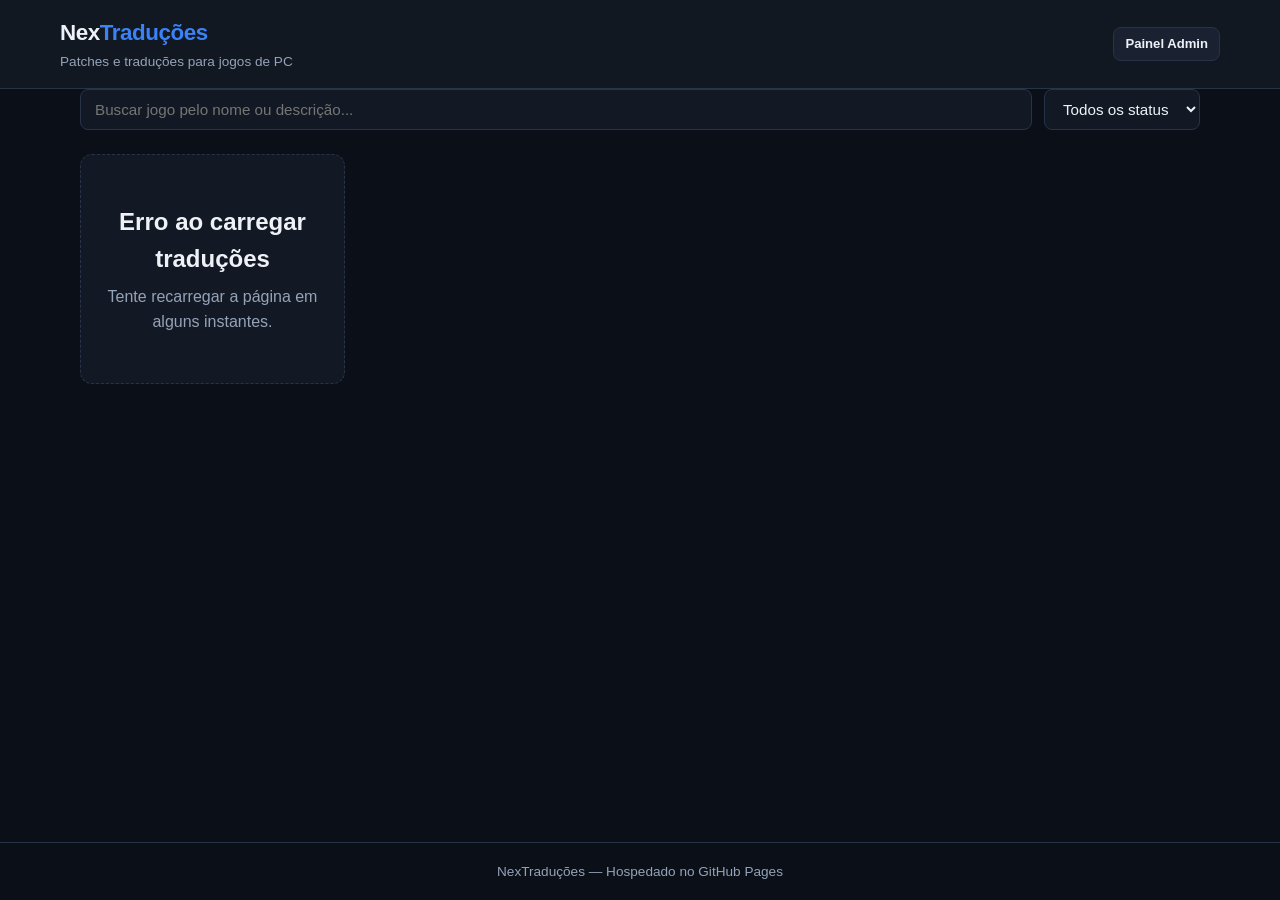
==== index.html @ b03153e8 "feat: build public catalog index.html" ====
<!DOCTYPE html>
<html lang="pt-BR">
<head>
  <meta charset="UTF-8">
  <meta name="viewport" content="width=device-width, initial-scale=1.0">
  <title>NexTraduções — Patches para Jogos de PC</title>
  <link rel="stylesheet" href="assets/css/style.css">
</head>
<body>
  <header class="site-header">
    <div class="container header-inner">
      <div class="brand">
        <a href="./" class="brand-title">Nex<span>Traduções</span></a>
        <span class="brand-sub">Patches e traduções para jogos de PC</span>
      </div>
      <div class="header-actions">
        <a href="admin/" class="btn btn-sm">Painel Admin</a>
      </div>
    </div>
  </header>

  <main class="container">
    <section class="controls" aria-label="Filtros do catálogo">
      <input id="searchInput" class="search-input" type="search" placeholder="Buscar jogo pelo nome ou descrição...">
      <select id="statusFilter" class="select-input" aria-label="Filtrar por status">
        <option value="all">Todos os status</option>
        <option value="Concluído">Concluído</option>
        <option value="Em andamento">Em andamento</option>
        <option value="Beta">Beta</option>
        <option value="Pausado">Pausado</option>
      </select>
    </section>

    <section id="gamesGrid" class="games-grid" aria-live="polite">
      <div class="empty-state" style="grid-column: 1 / -1;">
        <h2>Carregando traduções...</h2>
      </div>
    </section>
  </main>

  <div id="gameModal" class="modal-backdrop" role="dialog" aria-modal="true" aria-labelledby="modalTitle">
    <div class="modal">
      <button id="modalClose" class="modal-close" aria-label="Fechar">&times;</button>
      <div class="modal-content">
        <div id="modalCover" class="modal-cover"></div>
        <div class="modal-info">
          <div>
            <span id="modalBadge" class="badge"></span>
          </div>
          <h2 id="modalTitle"></h2>
          <div class="info-grid">
            <div class="info-item"><strong>Versão</strong><span id="modalVersao"></span></div>
            <div class="info-item"><strong>Progresso</strong><span id="modalProgresso"></span></div>
            <div class="info-item"><strong>Plataforma</strong><span id="modalPlataforma"></span></div>
            <div class="info-item"><strong>Autor</strong><span id="modalAutor"></span></div>
          </div>
          <div class="section-block">
            <h3>Sobre a tradução</h3>
            <p id="modalDesc"></p>
          </div>
          <div class="section-block">
            <h3>Como instalar</h3>
            <p id="modalInstall"></p>
          </div>
          <div>
            <a id="modalDownload" class="btn btn-primary" href="#" target="_blank" rel="noopener noreferrer">Baixar Patch</a>
          </div>
        </div>
      </div>
    </div>
  </div>

  <footer class="site-footer">
    <div class="container">
      NexTraduções &mdash; Hospedado no GitHub Pages
    </div>
  </footer>

  <script src="assets/js/app.js"></script>
</body>
</html>
---- assets/css/style.css ----
:root {
  color-scheme: dark;
  --bg: #0b0f17;
  --surface: #131924;
  --surface-2: #1a2232;
  --border: #283347;
  --text: #eef2f7;
  --muted: #94a3b8;
  --accent: #3b82f6;
  --accent-hover: #2563eb;
  --success: #10b981;
  --warning: #f59e0b;
  --danger: #ef4444;
  --radius: 12px;
}

* {
  box-sizing: border-box;
  margin: 0;
  padding: 0;
}

body {
  font-family: -apple-system, BlinkMacSystemFont, "Segoe UI", Roboto, Inter, sans-serif;
  background: var(--bg);
  color: var(--text);
  line-height: 1.55;
  min-height: 100vh;
  display: flex;
  flex-direction: column;
}

a {
  color: var(--accent);
  text-decoration: none;
}

.container {
  width: 100%;
  max-width: 1160px;
  margin: 0 auto;
  padding: 0 20px;
}

/* Header */
.site-header {
  background: rgba(19, 25, 36, 0.92);
  backdrop-filter: blur(8px);
  border-bottom: 1px solid var(--border);
  position: sticky;
  top: 0;
  z-index: 20;
}

.header-inner {
  display: flex;
  align-items: center;
  justify-content: space-between;
  gap: 16px;
  padding: 16px 0;
  flex-wrap: wrap;
}

.brand {
  display: flex;
  flex-direction: column;
}

.brand-title {
  font-size: 1.4rem;
  font-weight: 800;
  letter-spacing: -0.02em;
  color: var(--text);
}

.brand-title span {
  color: var(--accent);
}

.brand-sub {
  font-size: 0.85rem;
  color: var(--muted);
}

.header-actions {
  display: flex;
  align-items: center;
  gap: 10px;
}

/* Buttons */
.btn {
  display: inline-flex;
  align-items: center;
  justify-content: center;
  gap: 8px;
  padding: 9px 16px;
  border-radius: 8px;
  border: 1px solid var(--border);
  background: var(--surface-2);
  color: var(--text);
  font-size: 0.9rem;
  font-weight: 600;
  cursor: pointer;
  transition: background 0.15s, border-color 0.15s, transform 0.1s;
}

.btn:hover {
  background: #232e42;
  border-color: #3a4a66;
}

.btn:disabled {
  opacity: 0.55;
  cursor: not-allowed;
}

.btn-primary {
  background: var(--accent);
  border-color: var(--accent);
  color: #fff;
}

.btn-primary:hover {
  background: var(--accent-hover);
  border-color: var(--accent-hover);
}

.btn-success {
  background: var(--success);
  border-color: var(--success);
  color: #052e16;
}

.btn-danger {
  background: rgba(239, 68, 68, 0.14);
  border-color: rgba(239, 68, 68, 0.4);
  color: #fca5a5;
}

.btn-danger:hover {
  background: rgba(239, 68, 68, 0.25);
}

.btn-sm {
  padding: 6px 11px;
  font-size: 0.82rem;
}

/* Main */
main {
  flex: 1;
  padding: 28px 0 48px;
}

/* Controls bar */
.controls {
  display: flex;
  gap: 12px;
  flex-wrap: wrap;
  margin-bottom: 24px;
}

.search-input {
  flex: 1;
  min-width: 220px;
  padding: 10px 14px;
  border-radius: 8px;
  border: 1px solid var(--border);
  background: var(--surface);
  color: var(--text);
  font-size: 0.95rem;
}

.search-input:focus,
.select-input:focus,
.form-control:focus {
  outline: none;
  border-color: var(--accent);
}

.select-input {
  padding: 10px 14px;
  border-radius: 8px;
  border: 1px solid var(--border);
  background: var(--surface);
  color: var(--text);
  font-size: 0.95rem;
}

/* Grid & Cards */
.games-grid {
  display: grid;
  grid-template-columns: repeat(auto-fill, minmax(250px, 1fr));
  gap: 20px;
}

.game-card {
  background: var(--surface);
  border: 1px solid var(--border);
  border-radius: var(--radius);
  overflow: hidden;
  display: flex;
  flex-direction: column;
  cursor: pointer;
  transition: transform 0.18s ease, border-color 0.18s ease, box-shadow 0.18s ease;
}

.game-card:hover {
  transform: translateY(-3px);
  border-color: var(--accent);
  box-shadow: 0 12px 24px rgba(0, 0, 0, 0.35);
}

.cover-wrap {
  position: relative;
  aspect-ratio: 3 / 4;
  background: var(--surface-2);
  overflow: hidden;
}

.cover-wrap img {
  width: 100%;
  height: 100%;
  object-fit: cover;
  display: block;
}

.cover-placeholder {
  width: 100%;
  height: 100%;
  display: grid;
  place-items: center;
  padding: 16px;
  text-align: center;
  color: var(--muted);
  font-weight: 600;
  font-size: 0.95rem;
}

.badge {
  display: inline-block;
  padding: 3px 9px;
  border-radius: 999px;
  font-size: 0.75rem;
  font-weight: 700;
  text-transform: uppercase;
  letter-spacing: 0.03em;
}

.cover-badge {
  position: absolute;
  top: 10px;
  left: 10px;
  backdrop-filter: blur(6px);
}

.badge-concluido {
  background: rgba(16, 185, 129, 0.22);
  color: #6ee7b7;
  border: 1px solid rgba(16, 185, 129, 0.45);
}

.badge-andamento {
  background: rgba(245, 158, 11, 0.22);
  color: #fcd34d;
  border: 1px solid rgba(245, 158, 11, 0.45);
}

.badge-beta {
  background: rgba(59, 130, 246, 0.22);
  color: #93c5fd;
  border: 1px solid rgba(59, 130, 246, 0.45);
}

.badge-pausado {
  background: rgba(239, 68, 68, 0.22);
  color: #fca5a5;
  border: 1px solid rgba(239, 68, 68, 0.45);
}

.card-body {
  padding: 16px;
  display: flex;
  flex-direction: column;
  gap: 8px;
  flex: 1;
}

.card-title {
  font-size: 1.05rem;
  font-weight: 700;
  line-height: 1.3;
}

.card-meta {
  font-size: 0.82rem;
  color: var(--muted);
  display: flex;
  justify-content: space-between;
  gap: 8px;
}

.card-desc {
  font-size: 0.88rem;
  color: var(--muted);
  display: -webkit-box;
  -webkit-line-clamp: 3;
  -webkit-box-orient: vertical;
  overflow: hidden;
  flex: 1;
}

.progress-bar {
  width: 100%;
  height: 6px;
  background: var(--surface-2);
  border-radius: 999px;
  overflow: hidden;
  margin-top: 4px;
}

.progress-fill {
  height: 100%;
  background: var(--accent);
  border-radius: 999px;
}

/* Empty state */
.empty-state {
  background: var(--surface);
  border: 1px dashed var(--border);
  border-radius: var(--radius);
  padding: 48px 24px;
  text-align: center;
  color: var(--muted);
}

.empty-state h2 {
  color: var(--text);
  margin-bottom: 8px;
}

/* Modal */
.modal-backdrop {
  position: fixed;
  inset: 0;
  background: rgba(5, 8, 14, 0.78);
  backdrop-filter: blur(4px);
  display: none;
  align-items: center;
  justify-content: center;
  padding: 20px;
  z-index: 50;
}

.modal-backdrop.open {
  display: flex;
}

.modal {
  background: var(--surface);
  border: 1px solid var(--border);
  border-radius: var(--radius);
  max-width: 780px;
  width: 100%;
  max-height: 90vh;
  overflow-y: auto;
  position: relative;
}

.modal-close {
  position: absolute;
  top: 14px;
  right: 14px;
  width: 34px;
  height: 34px;
  border-radius: 8px;
  border: 1px solid var(--border);
  background: var(--surface-2);
  color: var(--text);
  font-size: 1.2rem;
  cursor: pointer;
}

.modal-content {
  display: grid;
  grid-template-columns: 240px 1fr;
  gap: 24px;
  padding: 24px;
}

.modal-cover {
  aspect-ratio: 3 / 4;
  border-radius: 8px;
  overflow: hidden;
  background: var(--surface-2);
  border: 1px solid var(--border);
}

.modal-cover img {
  width: 100%;
  height: 100%;
  object-fit: cover;
  display: block;
}

.modal-info {
  display: flex;
  flex-direction: column;
  gap: 12px;
}

.modal-info h2 {
  font-size: 1.5rem;
  padding-right: 36px;
}

.info-grid {
  display: grid;
  grid-template-columns: repeat(auto-fit, minmax(140px, 1fr));
  gap: 10px;
  background: var(--surface-2);
  padding: 12px;
  border-radius: 8px;
  border: 1px solid var(--border);
  font-size: 0.85rem;
}

.info-item strong {
  display: block;
  color: var(--muted);
  font-size: 0.75rem;
  text-transform: uppercase;
}

.section-block h3 {
  font-size: 0.92rem;
  margin-bottom: 4px;
  color: var(--text);
}

.section-block p {
  font-size: 0.9rem;
  color: var(--muted);
  white-space: pre-line;
}

@media (max-width: 680px) {
  .modal-content {
    grid-template-columns: 1fr;
  }
  .modal-cover {
    max-width: 220px;
    margin: 0 auto;
  }
}

/* Admin Panel */
.panel-card {
  background: var(--surface);
  border: 1px solid var(--border);
  border-radius: var(--radius);
  padding: 24px;
  margin-bottom: 24px;
}

.panel-card h2 {
  font-size: 1.2rem;
  margin-bottom: 16px;
}

.form-grid {
  display: grid;
  grid-template-columns: repeat(auto-fit, minmax(220px, 1fr));
  gap: 14px;
}

.form-group {
  display: flex;
  flex-direction: column;
  gap: 6px;
}

.form-group.full {
  grid-column: 1 / -1;
}

.form-group label {
  font-size: 0.85rem;
  font-weight: 600;
  color: var(--muted);
}

.form-control {
  width: 100%;
  padding: 10px 12px;
  border-radius: 8px;
  border: 1px solid var(--border);
  background: var(--bg);
  color: var(--text);
  font-size: 0.92rem;
  font-family: inherit;
}

textarea.form-control {
  min-height: 90px;
  resize: vertical;
}

.cover-preview-box {
  display: flex;
  align-items: center;
  gap: 16px;
  flex-wrap: wrap;
}

.cover-preview-img {
  width: 90px;
  height: 120px;
  object-fit: cover;
  border-radius: 8px;
  border: 1px solid var(--border);
  background: var(--surface-2);
}

.alert {
  padding: 12px 16px;
  border-radius: 8px;
  font-size: 0.9rem;
  margin-bottom: 16px;
  border: 1px solid var(--border);
  background: var(--surface-2);
}

.alert-success {
  border-color: rgba(16, 185, 129, 0.5);
  background: rgba(16, 185, 129, 0.12);
  color: #6ee7b7;
}

.alert-error {
  border-color: rgba(239, 68, 68, 0.5);
  background: rgba(239, 68, 68, 0.12);
  color: #fca5a5;
}

.admin-list {
  display: flex;
  flex-direction: column;
  gap: 12px;
}

.admin-item {
  display: flex;
  align-items: center;
  justify-content: space-between;
  gap: 14px;
  padding: 12px;
  border-radius: 8px;
  border: 1px solid var(--border);
  background: var(--bg);
  flex-wrap: wrap;
}

.admin-item-left {
  display: flex;
  align-items: center;
  gap: 12px;
}

.admin-thumb {
  width: 48px;
  height: 64px;
  object-fit: cover;
  border-radius: 6px;
  background: var(--surface-2);
}

.admin-item-actions {
  display: flex;
  gap: 8px;
}

.site-footer {
  border-top: 1px solid var(--border);
  padding: 18px 0;
  text-align: center;
  font-size: 0.85rem;
  color: var(--muted);
}

.hidden {
  display: none !important;
}
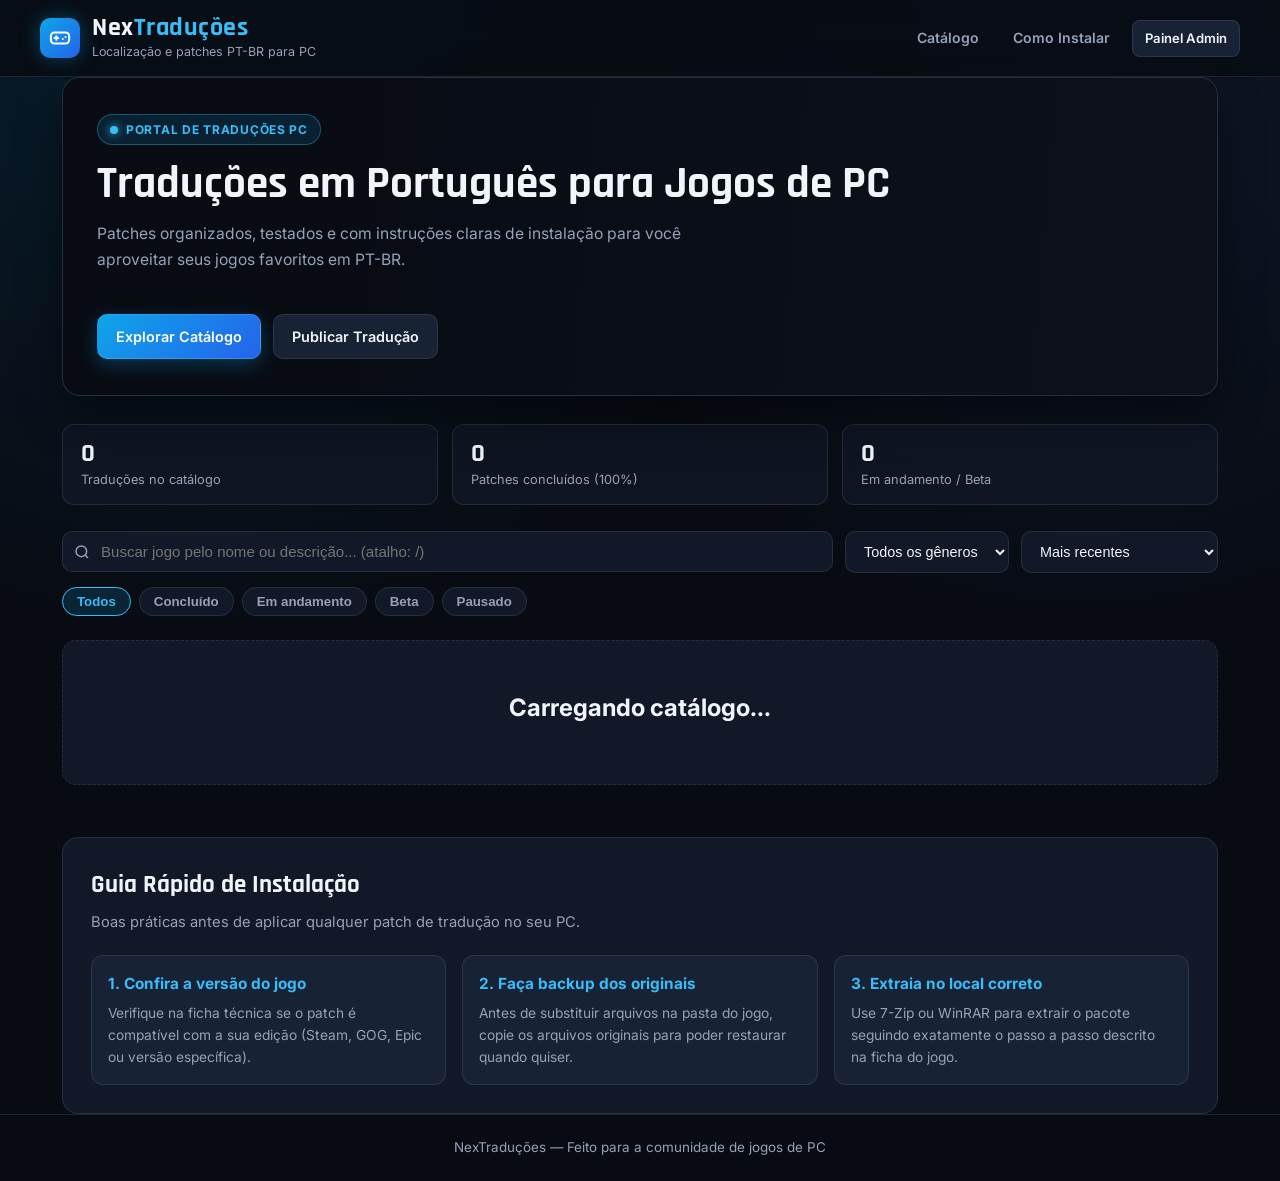
==== commit 27b3e73e: "feat: upgrade index.html with hero spotlight, stats, genre & sort filters" ====
--- a/index.html
+++ b/index.html
@@ -3,37 +3,132 @@
 <head>
   <meta charset="UTF-8">
   <meta name="viewport" content="width=device-width, initial-scale=1.0">
-  <title>NexTraduções — Patches para Jogos de PC</title>
+  <title>NexTraduções — Patches e Traduções para Jogos de PC</title>
   <link rel="stylesheet" href="assets/css/style.css">
 </head>
 <body>
   <header class="site-header">
     <div class="container header-inner">
-      <div class="brand">
-        <a href="./" class="brand-title">Nex<span>Traduções</span></a>
-        <span class="brand-sub">Patches e traduções para jogos de PC</span>
-      </div>
-      <div class="header-actions">
+      <a href="./" class="brand">
+        <div class="brand-logo" aria-hidden="true">
+          <svg width="22" height="22" viewBox="0 0 24 24" fill="none" stroke="white" stroke-width="2.2" stroke-linecap="round" stroke-linejoin="round">
+            <line x1="6" y1="12" x2="10" y2="12"></line>
+            <line x1="8" y1="10" x2="8" y2="14"></line>
+            <line x1="15" y1="13" x2="15.01" y2="13"></line>
+            <line x1="18" y1="11" x2="18.01" y2="11"></line>
+            <rect x="2" y="6" width="20" height="12" rx="4"></rect>
+          </svg>
+        </div>
+        <div class="brand-text">
+          <span class="brand-title">Nex<span>Traduções</span></span>
+          <span class="brand-sub">Localização e patches PT-BR para PC</span>
+        </div>
+      </a>
+      <nav class="header-nav" aria-label="Navegação principal">
+        <a href="#catalogo" class="nav-link">Catálogo</a>
+        <a href="#como-instalar" class="nav-link">Como Instalar</a>
         <a href="admin/" class="btn btn-sm">Painel Admin</a>
-      </div>
+      </nav>
     </div>
   </header>
 
   <main class="container">
-    <section class="controls" aria-label="Filtros do catálogo">
-      <input id="searchInput" class="search-input" type="search" placeholder="Buscar jogo pelo nome ou descrição...">
-      <select id="statusFilter" class="select-input" aria-label="Filtrar por status">
-        <option value="all">Todos os status</option>
-        <option value="Concluído">Concluído</option>
-        <option value="Em andamento">Em andamento</option>
-        <option value="Beta">Beta</option>
-        <option value="Pausado">Pausado</option>
-      </select>
+    <section id="heroSection" class="hero" aria-label="Destaque">
+      <div id="heroBg" class="hero-bg"></div>
+      <div class="hero-overlay"></div>
+      <div class="hero-content">
+        <div>
+          <span class="hero-pill">
+            <span class="pulse-dot"></span>
+            <span id="heroBadgeText">Portal de Traduções PC</span>
+          </span>
+          <h1 id="heroTitle" class="hero-title">Traduções em Português para Jogos de PC</h1>
+          <p id="heroDesc" class="hero-desc">
+            Patches organizados, testados e com instruções claras de instalação para você aproveitar seus jogos favoritos em PT-BR.
+          </p>
+          <div id="heroMeta" class="hero-meta"></div>
+          <div id="heroActions" class="hero-actions">
+            <a href="#catalogo" class="btn btn-primary">Explorar Catálogo</a>
+            <a href="admin/" class="btn">Publicar Tradução</a>
+          </div>
+        </div>
+        <div id="heroPoster" class="hero-poster hidden"></div>
+      </div>
+    </section>
+
+    <section class="stats-strip" aria-label="Resumo do acervo">
+      <div class="stat-card">
+        <span id="statTotal" class="stat-value">0</span>
+        <span class="stat-label">Traduções no catálogo</span>
+      </div>
+      <div class="stat-card">
+        <span id="statDone" class="stat-value">0</span>
+        <span class="stat-label">Patches concluídos (100%)</span>
+      </div>
+      <div class="stat-card">
+        <span id="statWip" class="stat-value">0</span>
+        <span class="stat-label">Em andamento / Beta</span>
+      </div>
+    </section>
+
+    <section id="catalogo" class="toolbar" aria-label="Filtros do catálogo">
+      <div class="controls-row">
+        <div class="search-wrap">
+          <svg class="search-icon" width="16" height="16" viewBox="0 0 24 24" fill="none" stroke="currentColor" stroke-width="2.2">
+            <circle cx="11" cy="11" r="8"></circle>
+            <line x1="21" y1="21" x2="16.65" y2="16.65"></line>
+          </svg>
+          <input id="searchInput" class="search-input" type="search" placeholder="Buscar jogo pelo nome ou descrição... (atalho: /)">
+        </div>
+        <select id="genreFilter" class="select-input" aria-label="Filtrar por gênero">
+          <option value="all">Todos os gêneros</option>
+          <option value="RPG">RPG</option>
+          <option value="Ação">Ação</option>
+          <option value="Aventura">Aventura</option>
+          <option value="Visual Novel">Visual Novel</option>
+          <option value="Estratégia">Estratégia</option>
+          <option value="Terror">Terror</option>
+          <option value="Indie">Indie</option>
+          <option value="Outro">Outro</option>
+        </select>
+        <select id="sortFilter" class="select-input" aria-label="Ordenar por">
+          <option value="recent">Mais recentes</option>
+          <option value="az">Ordem alfabética (A-Z)</option>
+          <option value="progress">Maior progresso (%)</option>
+        </select>
+      </div>
+
+      <div id="statusPills" class="filter-pills" role="tablist" aria-label="Filtrar por status">
+        <button type="button" class="pill-btn active" data-status="all">Todos</button>
+        <button type="button" class="pill-btn" data-status="Concluído">Concluído</button>
+        <button type="button" class="pill-btn" data-status="Em andamento">Em andamento</button>
+        <button type="button" class="pill-btn" data-status="Beta">Beta</button>
+        <button type="button" class="pill-btn" data-status="Pausado">Pausado</button>
+      </div>
     </section>
 
     <section id="gamesGrid" class="games-grid" aria-live="polite">
       <div class="empty-state" style="grid-column: 1 / -1;">
-        <h2>Carregando traduções...</h2>
+        <h2>Carregando catálogo...</h2>
+      </div>
+    </section>
+
+    <section id="como-instalar" class="guide-section">
+      <h2>Guia Rápido de Instalação</h2>
+      <p class="guide-lead">Boas práticas antes de aplicar qualquer patch de tradução no seu PC.</p>
+      <div class="guide-grid">
+        <div class="guide-card">
+          <h3>1. Confira a versão do jogo</h3>
+          <p>Verifique na ficha técnica se o patch é compatível com a sua edição (Steam, GOG, Epic ou versão específica).</p>
+        </div>
+        <div class="guide-card">
+          <h3>2. Faça backup dos originais</h3>
+          <p>Antes de substituir arquivos na pasta do jogo, copie os arquivos originais para poder restaurar quando quiser.</p>
+        </div>
+        <div class="guide-card">
+          <h3>3. Extraia no local correto</h3>
+          <p>Use 7-Zip ou WinRAR para extrair o pacote seguindo exatamente o passo a passo descrito na ficha do jogo.</p>
+        </div>
       </div>
     </section>
   </main>
@@ -44,8 +139,9 @@
       <div class="modal-content">
         <div id="modalCover" class="modal-cover"></div>
         <div class="modal-info">
-          <div>
+          <div style="display: flex; gap: 8px; flex-wrap: wrap;">
             <span id="modalBadge" class="badge"></span>
+            <span id="modalGenre" class="badge" style="background: rgba(255,255,255,0.06); border: 1px solid var(--border); color: var(--muted);"></span>
           </div>
           <h2 id="modalTitle"></h2>
           <div class="info-grid">
@@ -62,8 +158,9 @@
             <h3>Como instalar</h3>
             <p id="modalInstall"></p>
           </div>
-          <div>
+          <div class="modal-actions">
             <a id="modalDownload" class="btn btn-primary" href="#" target="_blank" rel="noopener noreferrer">Baixar Patch</a>
+            <a id="modalStore" class="btn hidden" href="#" target="_blank" rel="noopener noreferrer">Página do Jogo</a>
           </div>
         </div>
       </div>
@@ -72,7 +169,7 @@
 
   <footer class="site-footer">
     <div class="container">
-      NexTraduções &mdash; Hospedado no GitHub Pages
+      NexTraduções &mdash; Feito para a comunidade de jogos de PC
     </div>
   </footer>
 
--- a/assets/css/style.css
+++ b/assets/css/style.css
@@ -1,17 +1,24 @@
+@import url('https://fonts.googleapis.com/css2?family=Inter:wght@400;500;600;700;800&family=Rajdhani:wght@600;700&display=swap');
+
 :root {
   color-scheme: dark;
-  --bg: #0b0f17;
-  --surface: #131924;
-  --surface-2: #1a2232;
-  --border: #283347;
-  --text: #eef2f7;
+  --bg: #080b12;
+  --bg-radial: radial-gradient(circle at 15% 0%, rgba(0, 174, 255, 0.12), transparent 45%),
+               radial-gradient(circle at 85% 10%, rgba(59, 130, 246, 0.10), transparent 40%);
+  --surface: #111827;
+  --surface-2: #182235;
+  --surface-glass: rgba(17, 24, 39, 0.78);
+  --border: rgba(148, 163, 184, 0.16);
+  --border-strong: rgba(56, 189, 248, 0.45);
+  --text: #f1f5f9;
   --muted: #94a3b8;
-  --accent: #3b82f6;
-  --accent-hover: #2563eb;
+  --accent: #0ea5e9;
+  --accent-2: #2563eb;
+  --cyan: #38bdf8;
   --success: #10b981;
   --warning: #f59e0b;
   --danger: #ef4444;
-  --radius: 12px;
+  --radius: 14px;
 }
 
 * {
@@ -20,72 +27,112 @@
   padding: 0;
 }
 
+html {
+  scroll-behavior: smooth;
+}
+
 body {
-  font-family: -apple-system, BlinkMacSystemFont, "Segoe UI", Roboto, Inter, sans-serif;
-  background: var(--bg);
-  color: var(--text);
-  line-height: 1.55;
+  font-family: 'Inter', -apple-system, BlinkMacSystemFont, "Segoe UI", Roboto, sans-serif;
+  background-color: var(--bg);
+  background-image: var(--bg-radial);
+  background-attachment: fixed;
+  color: var(--text);
+  line-height: 1.6;
   min-height: 100vh;
   display: flex;
   flex-direction: column;
 }
 
 a {
-  color: var(--accent);
+  color: var(--cyan);
   text-decoration: none;
 }
 
 .container {
   width: 100%;
-  max-width: 1160px;
+  max-width: 1200px;
   margin: 0 auto;
-  padding: 0 20px;
+  padding: 0 22px;
 }
 
 /* Header */
 .site-header {
-  background: rgba(19, 25, 36, 0.92);
-  backdrop-filter: blur(8px);
+  background: rgba(8, 11, 18, 0.82);
+  backdrop-filter: blur(14px);
   border-bottom: 1px solid var(--border);
   position: sticky;
   top: 0;
-  z-index: 20;
+  z-index: 30;
 }
 
 .header-inner {
   display: flex;
   align-items: center;
   justify-content: space-between;
-  gap: 16px;
-  padding: 16px 0;
+  gap: 18px;
+  padding: 14px 0;
   flex-wrap: wrap;
 }
 
 .brand {
   display: flex;
+  align-items: center;
+  gap: 12px;
+}
+
+.brand-logo {
+  width: 40px;
+  height: 40px;
+  border-radius: 10px;
+  background: linear-gradient(135deg, var(--accent), var(--accent-2));
+  display: grid;
+  place-items: center;
+  box-shadow: 0 0 20px rgba(14, 165, 233, 0.35);
+  flex-shrink: 0;
+}
+
+.brand-text {
+  display: flex;
   flex-direction: column;
 }
 
 .brand-title {
-  font-size: 1.4rem;
-  font-weight: 800;
-  letter-spacing: -0.02em;
+  font-family: 'Rajdhani', 'Inter', sans-serif;
+  font-size: 1.6rem;
+  font-weight: 700;
+  letter-spacing: 0.02em;
+  line-height: 1.1;
   color: var(--text);
 }
 
 .brand-title span {
-  color: var(--accent);
+  color: var(--cyan);
 }
 
 .brand-sub {
-  font-size: 0.85rem;
-  color: var(--muted);
-}
-
-.header-actions {
+  font-size: 0.78rem;
+  color: var(--muted);
+}
+
+.header-nav {
   display: flex;
   align-items: center;
   gap: 10px;
+  flex-wrap: wrap;
+}
+
+.nav-link {
+  color: var(--muted);
+  font-size: 0.88rem;
+  font-weight: 600;
+  padding: 7px 12px;
+  border-radius: 8px;
+  transition: color 0.15s, background 0.15s;
+}
+
+.nav-link:hover {
+  color: var(--text);
+  background: rgba(255, 255, 255, 0.05);
 }
 
 /* Buttons */
@@ -94,42 +141,39 @@
   align-items: center;
   justify-content: center;
   gap: 8px;
-  padding: 9px 16px;
-  border-radius: 8px;
+  padding: 10px 18px;
+  border-radius: 10px;
   border: 1px solid var(--border);
   background: var(--surface-2);
   color: var(--text);
   font-size: 0.9rem;
   font-weight: 600;
   cursor: pointer;
-  transition: background 0.15s, border-color 0.15s, transform 0.1s;
+  transition: all 0.16s ease;
 }
 
 .btn:hover {
-  background: #232e42;
-  border-color: #3a4a66;
+  background: #223049;
+  border-color: rgba(148, 163, 184, 0.35);
+  transform: translateY(-1px);
 }
 
 .btn:disabled {
   opacity: 0.55;
   cursor: not-allowed;
+  transform: none;
 }
 
 .btn-primary {
-  background: var(--accent);
-  border-color: var(--accent);
+  background: linear-gradient(135deg, var(--accent), var(--accent-2));
+  border-color: rgba(56, 189, 248, 0.4);
   color: #fff;
+  box-shadow: 0 6px 20px rgba(14, 165, 233, 0.28);
 }
 
 .btn-primary:hover {
-  background: var(--accent-hover);
-  border-color: var(--accent-hover);
-}
-
-.btn-success {
-  background: var(--success);
-  border-color: var(--success);
-  color: #052e16;
+  background: linear-gradient(135deg, #38bdf8, #3b82f6);
+  box-shadow: 0 8px 24px rgba(14, 165, 233, 0.42);
 }
 
 .btn-danger {
@@ -143,56 +187,269 @@
 }
 
 .btn-sm {
-  padding: 6px 11px;
+  padding: 7px 12px;
   font-size: 0.82rem;
+  border-radius: 8px;
 }
 
 /* Main */
 main {
   flex: 1;
-  padding: 28px 0 48px;
-}
-
-/* Controls bar */
-.controls {
+  padding: 28px 0 56px;
+}
+
+/* Hero Spotlight */
+.hero {
+  position: relative;
+  border-radius: 18px;
+  overflow: hidden;
+  background: var(--surface);
+  border: 1px solid var(--border);
+  margin-bottom: 28px;
+  box-shadow: 0 20px 45px rgba(0, 0, 0, 0.45);
+}
+
+.hero-bg {
+  position: absolute;
+  inset: 0;
+  background-size: cover;
+  background-position: center;
+  opacity: 0.28;
+  filter: blur(10px) saturate(1.2);
+  transform: scale(1.08);
+}
+
+.hero-overlay {
+  position: absolute;
+  inset: 0;
+  background: linear-gradient(95deg, rgba(8, 11, 18, 0.96) 25%, rgba(8, 11, 18, 0.72) 65%, rgba(8, 11, 18, 0.55) 100%);
+}
+
+.hero-content {
+  position: relative;
+  z-index: 2;
+  display: grid;
+  grid-template-columns: 1fr auto;
+  gap: 28px;
+  align-items: center;
+  padding: 36px 34px;
+}
+
+.hero-pill {
+  display: inline-flex;
+  align-items: center;
+  gap: 8px;
+  padding: 5px 12px;
+  border-radius: 999px;
+  background: rgba(14, 165, 233, 0.14);
+  border: 1px solid rgba(56, 189, 248, 0.35);
+  color: var(--cyan);
+  font-size: 0.75rem;
+  font-weight: 700;
+  text-transform: uppercase;
+  letter-spacing: 0.06em;
+  margin-bottom: 14px;
+}
+
+.pulse-dot {
+  width: 8px;
+  height: 8px;
+  border-radius: 50%;
+  background: var(--cyan);
+  box-shadow: 0 0 10px var(--cyan);
+  animation: pulse 1.8s infinite;
+}
+
+@keyframes pulse {
+  0%, 100% { opacity: 1; transform: scale(1); }
+  50% { opacity: 0.5; transform: scale(0.85); }
+}
+
+.hero-title {
+  font-family: 'Rajdhani', 'Inter', sans-serif;
+  font-size: clamp(1.9rem, 3.6vw, 2.8rem);
+  font-weight: 700;
+  line-height: 1.12;
+  margin-bottom: 12px;
+}
+
+.hero-desc {
+  color: var(--muted);
+  max-width: 620px;
+  font-size: 0.98rem;
+  margin-bottom: 20px;
+}
+
+.hero-meta {
+  display: flex;
+  flex-wrap: wrap;
+  gap: 10px;
+  margin-bottom: 22px;
+}
+
+.meta-chip {
+  background: rgba(255, 255, 255, 0.05);
+  border: 1px solid var(--border);
+  padding: 4px 10px;
+  border-radius: 8px;
+  font-size: 0.8rem;
+  color: #cbd5e1;
+}
+
+.hero-actions {
+  display: flex;
+  flex-wrap: wrap;
+  gap: 12px;
+}
+
+.hero-poster {
+  width: 185px;
+  aspect-ratio: 3 / 4;
+  border-radius: 12px;
+  overflow: hidden;
+  border: 1px solid rgba(255, 255, 255, 0.18);
+  box-shadow: 0 16px 35px rgba(0, 0, 0, 0.6);
+  background: var(--surface-2);
+}
+
+.hero-poster img {
+  width: 100%;
+  height: 100%;
+  object-fit: cover;
+  display: block;
+}
+
+@media (max-width: 760px) {
+  .hero-content {
+    grid-template-columns: 1fr;
+    padding: 26px 20px;
+  }
+  .hero-poster {
+    display: none;
+  }
+}
+
+/* Stats strip */
+.stats-strip {
+  display: grid;
+  grid-template-columns: repeat(auto-fit, minmax(170px, 1fr));
+  gap: 14px;
+  margin-bottom: 26px;
+}
+
+.stat-card {
+  background: var(--surface-glass);
+  border: 1px solid var(--border);
+  border-radius: 12px;
+  padding: 14px 18px;
+  display: flex;
+  flex-direction: column;
+  gap: 2px;
+}
+
+.stat-value {
+  font-family: 'Rajdhani', 'Inter', sans-serif;
+  font-size: 1.65rem;
+  font-weight: 700;
+  color: var(--text);
+  line-height: 1.1;
+}
+
+.stat-label {
+  font-size: 0.8rem;
+  color: var(--muted);
+}
+
+/* Controls & Filter Tabs */
+.toolbar {
+  display: flex;
+  flex-direction: column;
+  gap: 14px;
+  margin-bottom: 24px;
+}
+
+.controls-row {
   display: flex;
   gap: 12px;
   flex-wrap: wrap;
-  margin-bottom: 24px;
+}
+
+.search-wrap {
+  position: relative;
+  flex: 1;
+  min-width: 240px;
 }
 
 .search-input {
-  flex: 1;
-  min-width: 220px;
-  padding: 10px 14px;
-  border-radius: 8px;
+  width: 100%;
+  padding: 11px 14px 11px 38px;
+  border-radius: 10px;
   border: 1px solid var(--border);
   background: var(--surface);
   color: var(--text);
-  font-size: 0.95rem;
+  font-size: 0.94rem;
+}
+
+.search-icon {
+  position: absolute;
+  left: 12px;
+  top: 50%;
+  transform: translateY(-50%);
+  color: var(--muted);
+  pointer-events: none;
 }
 
 .search-input:focus,
 .select-input:focus,
 .form-control:focus {
   outline: none;
-  border-color: var(--accent);
+  border-color: var(--cyan);
+  box-shadow: 0 0 0 3px rgba(56, 189, 248, 0.14);
 }
 
 .select-input {
-  padding: 10px 14px;
-  border-radius: 8px;
+  padding: 11px 14px;
+  border-radius: 10px;
   border: 1px solid var(--border);
   background: var(--surface);
   color: var(--text);
-  font-size: 0.95rem;
+  font-size: 0.9rem;
+}
+
+.filter-pills {
+  display: flex;
+  gap: 8px;
+  flex-wrap: wrap;
+}
+
+.pill-btn {
+  padding: 6px 14px;
+  border-radius: 999px;
+  border: 1px solid var(--border);
+  background: var(--surface);
+  color: var(--muted);
+  font-size: 0.83rem;
+  font-weight: 600;
+  cursor: pointer;
+  transition: all 0.15s;
+}
+
+.pill-btn:hover {
+  color: var(--text);
+  border-color: rgba(148, 163, 184, 0.35);
+}
+
+.pill-btn.active {
+  background: rgba(14, 165, 233, 0.16);
+  border-color: var(--cyan);
+  color: var(--cyan);
 }
 
 /* Grid & Cards */
 .games-grid {
   display: grid;
-  grid-template-columns: repeat(auto-fill, minmax(250px, 1fr));
-  gap: 20px;
+  grid-template-columns: repeat(auto-fill, minmax(255px, 1fr));
+  gap: 22px;
 }
 
 .game-card {
@@ -203,13 +460,13 @@
   display: flex;
   flex-direction: column;
   cursor: pointer;
-  transition: transform 0.18s ease, border-color 0.18s ease, box-shadow 0.18s ease;
+  transition: transform 0.2s ease, border-color 0.2s ease, box-shadow 0.2s ease;
 }
 
 .game-card:hover {
-  transform: translateY(-3px);
-  border-color: var(--accent);
-  box-shadow: 0 12px 24px rgba(0, 0, 0, 0.35);
+  transform: translateY(-4px);
+  border-color: var(--border-strong);
+  box-shadow: 0 16px 32px rgba(0, 0, 0, 0.45), 0 0 22px rgba(14, 165, 233, 0.14);
 }
 
 .cover-wrap {
@@ -224,6 +481,19 @@
   height: 100%;
   object-fit: cover;
   display: block;
+  transition: transform 0.4s ease;
+}
+
+.game-card:hover .cover-wrap img {
+  transform: scale(1.05);
+}
+
+.cover-gradient {
+  position: absolute;
+  inset: auto 0 0 0;
+  height: 45%;
+  background: linear-gradient(to top, rgba(17, 24, 39, 0.95), transparent);
+  pointer-events: none;
 }
 
 .cover-placeholder {
@@ -231,7 +501,7 @@
   height: 100%;
   display: grid;
   place-items: center;
-  padding: 16px;
+  padding: 18px;
   text-align: center;
   color: var(--muted);
   font-weight: 600;
@@ -239,44 +509,56 @@
 }
 
 .badge {
-  display: inline-block;
-  padding: 3px 9px;
+  display: inline-flex;
+  align-items: center;
+  gap: 5px;
+  padding: 4px 10px;
   border-radius: 999px;
-  font-size: 0.75rem;
+  font-size: 0.72rem;
   font-weight: 700;
   text-transform: uppercase;
-  letter-spacing: 0.03em;
+  letter-spacing: 0.04em;
 }
 
 .cover-badge {
   position: absolute;
   top: 10px;
   left: 10px;
+  backdrop-filter: blur(8px);
+}
+
+.genre-badge {
+  position: absolute;
+  bottom: 10px;
+  left: 10px;
+  background: rgba(8, 11, 18, 0.78);
+  border: 1px solid rgba(255, 255, 255, 0.15);
+  color: #e2e8f0;
   backdrop-filter: blur(6px);
 }
 
 .badge-concluido {
   background: rgba(16, 185, 129, 0.22);
   color: #6ee7b7;
-  border: 1px solid rgba(16, 185, 129, 0.45);
+  border: 1px solid rgba(16, 185, 129, 0.5);
 }
 
 .badge-andamento {
   background: rgba(245, 158, 11, 0.22);
   color: #fcd34d;
-  border: 1px solid rgba(245, 158, 11, 0.45);
+  border: 1px solid rgba(245, 158, 11, 0.5);
 }
 
 .badge-beta {
-  background: rgba(59, 130, 246, 0.22);
-  color: #93c5fd;
-  border: 1px solid rgba(59, 130, 246, 0.45);
+  background: rgba(56, 189, 248, 0.22);
+  color: #7dd3fc;
+  border: 1px solid rgba(56, 189, 248, 0.5);
 }
 
 .badge-pausado {
   background: rgba(239, 68, 68, 0.22);
   color: #fca5a5;
-  border: 1px solid rgba(239, 68, 68, 0.45);
+  border: 1px solid rgba(239, 68, 68, 0.5);
 }
 
 .card-body {
@@ -288,13 +570,14 @@
 }
 
 .card-title {
-  font-size: 1.05rem;
+  font-size: 1.06rem;
   font-weight: 700;
   line-height: 1.3;
+  color: var(--text);
 }
 
 .card-meta {
-  font-size: 0.82rem;
+  font-size: 0.8rem;
   color: var(--muted);
   display: flex;
   justify-content: space-between;
@@ -302,10 +585,10 @@
 }
 
 .card-desc {
-  font-size: 0.88rem;
+  font-size: 0.87rem;
   color: var(--muted);
   display: -webkit-box;
-  -webkit-line-clamp: 3;
+  -webkit-line-clamp: 2;
   -webkit-box-orient: vertical;
   overflow: hidden;
   flex: 1;
@@ -317,13 +600,68 @@
   background: var(--surface-2);
   border-radius: 999px;
   overflow: hidden;
-  margin-top: 4px;
 }
 
 .progress-fill {
   height: 100%;
-  background: var(--accent);
+  background: linear-gradient(90deg, var(--accent), var(--cyan));
   border-radius: 999px;
+}
+
+.card-footer {
+  margin-top: 4px;
+  padding-top: 10px;
+  border-top: 1px solid var(--border);
+  display: flex;
+  align-items: center;
+  justify-content: space-between;
+  font-size: 0.78rem;
+  color: var(--muted);
+}
+
+/* Info / Guide section */
+.guide-section {
+  margin-top: 52px;
+  background: var(--surface);
+  border: 1px solid var(--border);
+  border-radius: 16px;
+  padding: 28px;
+}
+
+.guide-section h2 {
+  font-family: 'Rajdhani', 'Inter', sans-serif;
+  font-size: 1.55rem;
+  margin-bottom: 6px;
+}
+
+.guide-lead {
+  color: var(--muted);
+  font-size: 0.92rem;
+  margin-bottom: 20px;
+}
+
+.guide-grid {
+  display: grid;
+  grid-template-columns: repeat(auto-fit, minmax(230px, 1fr));
+  gap: 16px;
+}
+
+.guide-card {
+  background: var(--surface-2);
+  border: 1px solid var(--border);
+  border-radius: 12px;
+  padding: 16px;
+}
+
+.guide-card h3 {
+  font-size: 0.96rem;
+  margin-bottom: 6px;
+  color: var(--cyan);
+}
+
+.guide-card p {
+  font-size: 0.86rem;
+  color: var(--muted);
 }
 
 /* Empty state */
@@ -345,13 +683,13 @@
 .modal-backdrop {
   position: fixed;
   inset: 0;
-  background: rgba(5, 8, 14, 0.78);
-  backdrop-filter: blur(4px);
+  background: rgba(4, 6, 12, 0.82);
+  backdrop-filter: blur(6px);
   display: none;
   align-items: center;
   justify-content: center;
   padding: 20px;
-  z-index: 50;
+  z-index: 60;
 }
 
 .modal-backdrop.open {
@@ -361,38 +699,40 @@
 .modal {
   background: var(--surface);
   border: 1px solid var(--border);
-  border-radius: var(--radius);
-  max-width: 780px;
+  border-radius: 16px;
+  max-width: 820px;
   width: 100%;
   max-height: 90vh;
   overflow-y: auto;
   position: relative;
+  box-shadow: 0 25px 60px rgba(0, 0, 0, 0.65);
 }
 
 .modal-close {
   position: absolute;
   top: 14px;
   right: 14px;
-  width: 34px;
-  height: 34px;
-  border-radius: 8px;
-  border: 1px solid var(--border);
-  background: var(--surface-2);
-  color: var(--text);
-  font-size: 1.2rem;
+  width: 36px;
+  height: 36px;
+  border-radius: 10px;
+  border: 1px solid var(--border);
+  background: var(--surface-2);
+  color: var(--text);
+  font-size: 1.25rem;
   cursor: pointer;
+  z-index: 5;
 }
 
 .modal-content {
   display: grid;
-  grid-template-columns: 240px 1fr;
-  gap: 24px;
-  padding: 24px;
+  grid-template-columns: 245px 1fr;
+  gap: 26px;
+  padding: 26px;
 }
 
 .modal-cover {
   aspect-ratio: 3 / 4;
-  border-radius: 8px;
+  border-radius: 10px;
   overflow: hidden;
   background: var(--surface-2);
   border: 1px solid var(--border);
@@ -408,21 +748,23 @@
 .modal-info {
   display: flex;
   flex-direction: column;
-  gap: 12px;
+  gap: 14px;
 }
 
 .modal-info h2 {
-  font-size: 1.5rem;
-  padding-right: 36px;
+  font-family: 'Rajdhani', 'Inter', sans-serif;
+  font-size: 1.75rem;
+  line-height: 1.15;
+  padding-right: 38px;
 }
 
 .info-grid {
   display: grid;
-  grid-template-columns: repeat(auto-fit, minmax(140px, 1fr));
+  grid-template-columns: repeat(auto-fit, minmax(135px, 1fr));
   gap: 10px;
   background: var(--surface-2);
   padding: 12px;
-  border-radius: 8px;
+  border-radius: 10px;
   border: 1px solid var(--border);
   font-size: 0.85rem;
 }
@@ -430,20 +772,28 @@
 .info-item strong {
   display: block;
   color: var(--muted);
-  font-size: 0.75rem;
+  font-size: 0.72rem;
   text-transform: uppercase;
+  letter-spacing: 0.04em;
 }
 
 .section-block h3 {
   font-size: 0.92rem;
   margin-bottom: 4px;
-  color: var(--text);
+  color: var(--cyan);
 }
 
 .section-block p {
   font-size: 0.9rem;
-  color: var(--muted);
+  color: #cbd5e1;
   white-space: pre-line;
+}
+
+.modal-actions {
+  display: flex;
+  flex-wrap: wrap;
+  gap: 10px;
+  margin-top: 4px;
 }
 
 @media (max-width: 680px) {
@@ -451,7 +801,7 @@
     grid-template-columns: 1fr;
   }
   .modal-cover {
-    max-width: 220px;
+    max-width: 210px;
     margin: 0 auto;
   }
 }
@@ -466,7 +816,8 @@
 }
 
 .panel-card h2 {
-  font-size: 1.2rem;
+  font-family: 'Rajdhani', 'Inter', sans-serif;
+  font-size: 1.35rem;
   margin-bottom: 16px;
 }
 
@@ -487,9 +838,26 @@
 }
 
 .form-group label {
-  font-size: 0.85rem;
+  font-size: 0.84rem;
   font-weight: 600;
   color: var(--muted);
+}
+
+.checkbox-row {
+  display: flex;
+  align-items: center;
+  gap: 10px;
+  padding: 10px 12px;
+  border-radius: 8px;
+  border: 1px solid var(--border);
+  background: var(--bg);
+  cursor: pointer;
+}
+
+.checkbox-row input {
+  width: 17px;
+  height: 17px;
+  accent-color: var(--accent);
 }
 
 .form-control {
@@ -526,7 +894,7 @@
 
 .alert {
   padding: 12px 16px;
-  border-radius: 8px;
+  border-radius: 10px;
   font-size: 0.9rem;
   margin-bottom: 16px;
   border: 1px solid var(--border);
@@ -557,7 +925,7 @@
   justify-content: space-between;
   gap: 14px;
   padding: 12px;
-  border-radius: 8px;
+  border-radius: 10px;
   border: 1px solid var(--border);
   background: var(--bg);
   flex-wrap: wrap;
@@ -584,9 +952,9 @@
 
 .site-footer {
   border-top: 1px solid var(--border);
-  padding: 18px 0;
+  padding: 22px 0;
   text-align: center;
-  font-size: 0.85rem;
+  font-size: 0.84rem;
   color: var(--muted);
 }
 
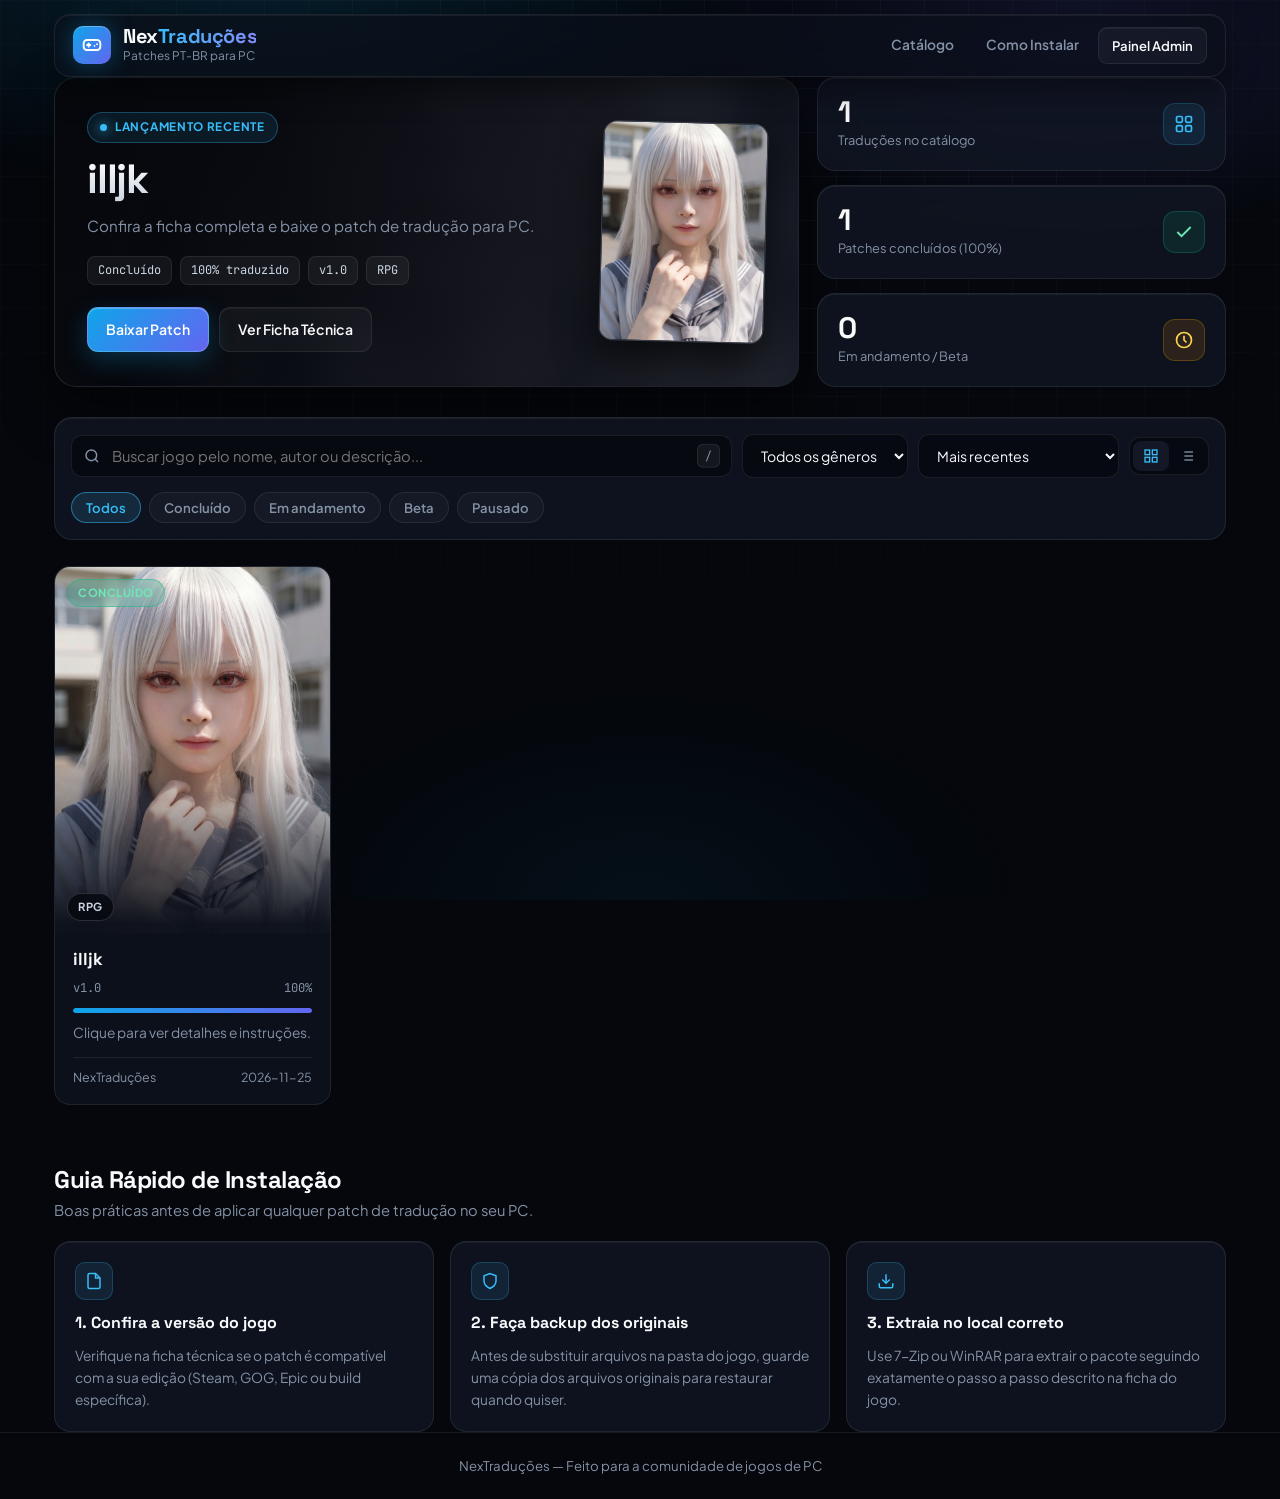
==== commit c98b350c: "feat: redesign index.html with Bento hero, skeleton loader and view toggle" ====
--- a/index.html
+++ b/index.html
@@ -8,10 +8,10 @@
 </head>
 <body>
   <header class="site-header">
-    <div class="container header-inner">
+    <div class="header-inner">
       <a href="./" class="brand">
         <div class="brand-logo" aria-hidden="true">
-          <svg width="22" height="22" viewBox="0 0 24 24" fill="none" stroke="white" stroke-width="2.2" stroke-linecap="round" stroke-linejoin="round">
+          <svg width="20" height="20" viewBox="0 0 24 24" fill="none" stroke="white" stroke-width="2.2" stroke-linecap="round" stroke-linejoin="round">
             <line x1="6" y1="12" x2="10" y2="12"></line>
             <line x1="8" y1="10" x2="8" y2="14"></line>
             <line x1="15" y1="13" x2="15.01" y2="13"></line>
@@ -21,7 +21,7 @@
         </div>
         <div class="brand-text">
           <span class="brand-title">Nex<span>Traduções</span></span>
-          <span class="brand-sub">Localização e patches PT-BR para PC</span>
+          <span class="brand-sub">Patches PT-BR para PC</span>
         </div>
       </a>
       <nav class="header-nav" aria-label="Navegação principal">
@@ -33,42 +33,69 @@
   </header>
 
   <main class="container">
-    <section id="heroSection" class="hero" aria-label="Destaque">
-      <div id="heroBg" class="hero-bg"></div>
-      <div class="hero-overlay"></div>
-      <div class="hero-content">
-        <div>
-          <span class="hero-pill">
-            <span class="pulse-dot"></span>
-            <span id="heroBadgeText">Portal de Traduções PC</span>
-          </span>
-          <h1 id="heroTitle" class="hero-title">Traduções em Português para Jogos de PC</h1>
-          <p id="heroDesc" class="hero-desc">
-            Patches organizados, testados e com instruções claras de instalação para você aproveitar seus jogos favoritos em PT-BR.
-          </p>
-          <div id="heroMeta" class="hero-meta"></div>
-          <div id="heroActions" class="hero-actions">
-            <a href="#catalogo" class="btn btn-primary">Explorar Catálogo</a>
-            <a href="admin/" class="btn">Publicar Tradução</a>
-          </div>
-        </div>
-        <div id="heroPoster" class="hero-poster hidden"></div>
-      </div>
-    </section>
-
-    <section class="stats-strip" aria-label="Resumo do acervo">
-      <div class="stat-card">
-        <span id="statTotal" class="stat-value">0</span>
-        <span class="stat-label">Traduções no catálogo</span>
-      </div>
-      <div class="stat-card">
-        <span id="statDone" class="stat-value">0</span>
-        <span class="stat-label">Patches concluídos (100%)</span>
-      </div>
-      <div class="stat-card">
-        <span id="statWip" class="stat-value">0</span>
-        <span class="stat-label">Em andamento / Beta</span>
-      </div>
+    <section class="bento-hero" aria-label="Destaque e estatísticas">
+      <div id="heroSection" class="hero">
+        <div id="heroBg" class="hero-bg"></div>
+        <div class="hero-overlay"></div>
+        <div class="hero-content">
+          <div>
+            <span class="hero-pill">
+              <span class="pulse-dot"></span>
+              <span id="heroBadgeText">Portal de Traduções PC</span>
+            </span>
+            <h1 id="heroTitle" class="hero-title">Traduções em Português para Jogos de PC</h1>
+            <p id="heroDesc" class="hero-desc">
+              Patches organizados, testados e com instruções claras de instalação para você aproveitar seus jogos favoritos em PT-BR.
+            </p>
+            <div id="heroMeta" class="hero-meta"></div>
+            <div id="heroActions" class="hero-actions">
+              <a href="#catalogo" class="btn btn-primary">Explorar Catálogo</a>
+              <a href="admin/" class="btn">Publicar Tradução</a>
+            </div>
+          </div>
+          <div id="heroPoster" class="hero-poster hidden"></div>
+        </div>
+      </div>
+
+      <aside class="bento-stats" aria-label="Resumo do acervo">
+        <div class="stat-card">
+          <div class="stat-info">
+            <span id="statTotal" class="stat-value">0</span>
+            <span class="stat-label">Traduções no catálogo</span>
+          </div>
+          <div class="stat-icon" aria-hidden="true">
+            <svg width="20" height="20" viewBox="0 0 24 24" fill="none" stroke="currentColor" stroke-width="2">
+              <rect x="3" y="3" width="7" height="7" rx="1.5"></rect>
+              <rect x="14" y="3" width="7" height="7" rx="1.5"></rect>
+              <rect x="3" y="14" width="7" height="7" rx="1.5"></rect>
+              <rect x="14" y="14" width="7" height="7" rx="1.5"></rect>
+            </svg>
+          </div>
+        </div>
+        <div class="stat-card">
+          <div class="stat-info">
+            <span id="statDone" class="stat-value">0</span>
+            <span class="stat-label">Patches concluídos (100%)</span>
+          </div>
+          <div class="stat-icon" style="color: #6ee7b7; background: rgba(16,185,129,0.12); border-color: rgba(16,185,129,0.25);" aria-hidden="true">
+            <svg width="20" height="20" viewBox="0 0 24 24" fill="none" stroke="currentColor" stroke-width="2.2">
+              <polyline points="20 6 9 17 4 12"></polyline>
+            </svg>
+          </div>
+        </div>
+        <div class="stat-card">
+          <div class="stat-info">
+            <span id="statWip" class="stat-value">0</span>
+            <span class="stat-label">Em andamento / Beta</span>
+          </div>
+          <div class="stat-icon" style="color: #fcd34d; background: rgba(245,158,11,0.12); border-color: rgba(245,158,11,0.25);" aria-hidden="true">
+            <svg width="20" height="20" viewBox="0 0 24 24" fill="none" stroke="currentColor" stroke-width="2">
+              <circle cx="12" cy="12" r="9"></circle>
+              <polyline points="12 7 12 12 15 15"></polyline>
+            </svg>
+          </div>
+        </div>
+      </aside>
     </section>
 
     <section id="catalogo" class="toolbar" aria-label="Filtros do catálogo">
@@ -78,8 +105,10 @@
             <circle cx="11" cy="11" r="8"></circle>
             <line x1="21" y1="21" x2="16.65" y2="16.65"></line>
           </svg>
-          <input id="searchInput" class="search-input" type="search" placeholder="Buscar jogo pelo nome ou descrição... (atalho: /)">
-        </div>
+          <input id="searchInput" class="search-input" type="search" placeholder="Buscar jogo pelo nome, autor ou descrição...">
+          <span class="kbd-hint">/</span>
+        </div>
+
         <select id="genreFilter" class="select-input" aria-label="Filtrar por gênero">
           <option value="all">Todos os gêneros</option>
           <option value="RPG">RPG</option>
@@ -91,11 +120,27 @@
           <option value="Indie">Indie</option>
           <option value="Outro">Outro</option>
         </select>
+
         <select id="sortFilter" class="select-input" aria-label="Ordenar por">
           <option value="recent">Mais recentes</option>
           <option value="az">Ordem alfabética (A-Z)</option>
           <option value="progress">Maior progresso (%)</option>
         </select>
+
+        <div class="view-toggle" role="group" aria-label="Modo de visualização">
+          <button id="gridViewBtn" type="button" class="view-btn active" title="Visualização em grade" aria-label="Grade">
+            <svg width="16" height="16" viewBox="0 0 24 24" fill="none" stroke="currentColor" stroke-width="2">
+              <rect x="3" y="3" width="7" height="7"></rect><rect x="14" y="3" width="7" height="7"></rect>
+              <rect x="3" y="14" width="7" height="7"></rect><rect x="14" y="14" width="7" height="7"></rect>
+            </svg>
+          </button>
+          <button id="listViewBtn" type="button" class="view-btn" title="Visualização em lista" aria-label="Lista">
+            <svg width="16" height="16" viewBox="0 0 24 24" fill="none" stroke="currentColor" stroke-width="2">
+              <line x1="8" y1="6" x2="21" y2="6"></line><line x1="8" y1="12" x2="21" y2="12"></line><line x1="8" y1="18" x2="21" y2="18"></line>
+              <line x1="3" y1="6" x2="3.01" y2="6"></line><line x1="3" y1="12" x2="3.01" y2="12"></line><line x1="3" y1="18" x2="3.01" y2="18"></line>
+            </svg>
+          </button>
+        </div>
       </div>
 
       <div id="statusPills" class="filter-pills" role="tablist" aria-label="Filtrar por status">
@@ -108,24 +153,45 @@
     </section>
 
     <section id="gamesGrid" class="games-grid" aria-live="polite">
-      <div class="empty-state" style="grid-column: 1 / -1;">
-        <h2>Carregando catálogo...</h2>
-      </div>
+      <div class="skeleton"></div>
+      <div class="skeleton"></div>
+      <div class="skeleton"></div>
+      <div class="skeleton"></div>
     </section>
 
     <section id="como-instalar" class="guide-section">
-      <h2>Guia Rápido de Instalação</h2>
-      <p class="guide-lead">Boas práticas antes de aplicar qualquer patch de tradução no seu PC.</p>
+      <div class="section-header">
+        <h2>Guia Rápido de Instalação</h2>
+        <p class="guide-lead">Boas práticas antes de aplicar qualquer patch de tradução no seu PC.</p>
+      </div>
       <div class="guide-grid">
         <div class="guide-card">
+          <div class="guide-icon" aria-hidden="true">
+            <svg width="18" height="18" viewBox="0 0 24 24" fill="none" stroke="currentColor" stroke-width="2">
+              <path d="M14 2H6a2 2 0 0 0-2 2v16a2 2 0 0 0 2 2h12a2 2 0 0 0 2-2V8z"></path>
+              <polyline points="14 2 14 8 20 8"></polyline>
+            </svg>
+          </div>
           <h3>1. Confira a versão do jogo</h3>
-          <p>Verifique na ficha técnica se o patch é compatível com a sua edição (Steam, GOG, Epic ou versão específica).</p>
+          <p>Verifique na ficha técnica se o patch é compatível com a sua edição (Steam, GOG, Epic ou build específica).</p>
         </div>
         <div class="guide-card">
+          <div class="guide-icon" aria-hidden="true">
+            <svg width="18" height="18" viewBox="0 0 24 24" fill="none" stroke="currentColor" stroke-width="2">
+              <path d="M12 22s8-4 8-10V5l-8-3-8 3v7c0 6 8 10 8 10z"></path>
+            </svg>
+          </div>
           <h3>2. Faça backup dos originais</h3>
-          <p>Antes de substituir arquivos na pasta do jogo, copie os arquivos originais para poder restaurar quando quiser.</p>
+          <p>Antes de substituir arquivos na pasta do jogo, guarde uma cópia dos arquivos originais para restaurar quando quiser.</p>
         </div>
         <div class="guide-card">
+          <div class="guide-icon" aria-hidden="true">
+            <svg width="18" height="18" viewBox="0 0 24 24" fill="none" stroke="currentColor" stroke-width="2">
+              <path d="M21 15v4a2 2 0 0 1-2 2H5a2 2 0 0 1-2-2v-4"></path>
+              <polyline points="7 10 12 15 17 10"></polyline>
+              <line x1="12" y1="15" x2="12" y2="3"></line>
+            </svg>
+          </div>
           <h3>3. Extraia no local correto</h3>
           <p>Use 7-Zip ou WinRAR para extrair o pacote seguindo exatamente o passo a passo descrito na ficha do jogo.</p>
         </div>
--- a/assets/css/style.css
+++ b/assets/css/style.css
@@ -1,24 +1,24 @@
-@import url('https://fonts.googleapis.com/css2?family=Inter:wght@400;500;600;700;800&family=Rajdhani:wght@600;700&display=swap');
+@import url('https://fonts.googleapis.com/css2?family=JetBrains+Mono:wght@500;600&family=Plus+Jakarta+Sans:wght@400;500;600;700&family=Space+Grotesk:wght@600;700&display=swap');
 
 :root {
   color-scheme: dark;
-  --bg: #080b12;
-  --bg-radial: radial-gradient(circle at 15% 0%, rgba(0, 174, 255, 0.12), transparent 45%),
-               radial-gradient(circle at 85% 10%, rgba(59, 130, 246, 0.10), transparent 40%);
-  --surface: #111827;
-  --surface-2: #182235;
-  --surface-glass: rgba(17, 24, 39, 0.78);
-  --border: rgba(148, 163, 184, 0.16);
-  --border-strong: rgba(56, 189, 248, 0.45);
-  --text: #f1f5f9;
-  --muted: #94a3b8;
+  --bg: #05070c;
+  --surface: #0c101a;
+  --surface-2: #121826;
+  --surface-elevated: rgba(18, 24, 38, 0.72);
+  --border: rgba(255, 255, 255, 0.08);
+  --border-hover: rgba(56, 189, 248, 0.45);
+  --inner-glow: inset 0 1px 0 rgba(255, 255, 255, 0.06);
+  --text: #f8fafc;
+  --text-soft: #cbd5e1;
+  --muted: #8492a6;
   --accent: #0ea5e9;
-  --accent-2: #2563eb;
-  --cyan: #38bdf8;
+  --accent-bright: #38bdf8;
+  --indigo: #6366f1;
   --success: #10b981;
   --warning: #f59e0b;
   --danger: #ef4444;
-  --radius: 14px;
+  --radius: 16px;
 }
 
 * {
@@ -32,45 +32,79 @@
 }
 
 body {
-  font-family: 'Inter', -apple-system, BlinkMacSystemFont, "Segoe UI", Roboto, sans-serif;
+  font-family: 'Plus Jakarta Sans', -apple-system, BlinkMacSystemFont, sans-serif;
   background-color: var(--bg);
-  background-image: var(--bg-radial);
-  background-attachment: fixed;
   color: var(--text);
   line-height: 1.6;
   min-height: 100vh;
   display: flex;
   flex-direction: column;
+  overflow-x: hidden;
+  position: relative;
+}
+
+/* Ambient Mesh + Subtle Grid Backdrop */
+body::before {
+  content: "";
+  position: fixed;
+  inset: 0;
+  z-index: -2;
+  background:
+    radial-gradient(ellipse 70% 45% at 20% -5%, rgba(14, 165, 233, 0.16), transparent 60%),
+    radial-gradient(ellipse 60% 40% at 85% 5%, rgba(99, 102, 241, 0.14), transparent 55%),
+    radial-gradient(ellipse 50% 40% at 50% 100%, rgba(14, 165, 233, 0.06), transparent 60%);
+  pointer-events: none;
+}
+
+body::after {
+  content: "";
+  position: fixed;
+  inset: 0;
+  z-index: -1;
+  background-image:
+    linear-gradient(to right, rgba(255, 255, 255, 0.028) 1px, transparent 1px),
+    linear-gradient(to bottom, rgba(255, 255, 255, 0.028) 1px, transparent 1px);
+  background-size: 44px 44px;
+  mask-image: radial-gradient(ellipse 85% 65% at 50% 15%, #000 35%, transparent 100%);
+  -webkit-mask-image: radial-gradient(ellipse 85% 65% at 50% 15%, #000 35%, transparent 100%);
+  pointer-events: none;
 }
 
 a {
-  color: var(--cyan);
+  color: var(--accent-bright);
   text-decoration: none;
 }
 
 .container {
   width: 100%;
-  max-width: 1200px;
+  max-width: 1220px;
   margin: 0 auto;
-  padding: 0 22px;
-}
-
-/* Header */
+  padding: 0 24px;
+}
+
+/* Floating Glass Navbar */
 .site-header {
-  background: rgba(8, 11, 18, 0.82);
-  backdrop-filter: blur(14px);
-  border-bottom: 1px solid var(--border);
   position: sticky;
-  top: 0;
-  z-index: 30;
+  top: 14px;
+  z-index: 40;
+  padding: 0 24px;
+  margin-top: 14px;
 }
 
 .header-inner {
+  max-width: 1172px;
+  margin: 0 auto;
+  background: rgba(12, 16, 26, 0.72);
+  backdrop-filter: blur(18px) saturate(1.4);
+  -webkit-backdrop-filter: blur(18px) saturate(1.4);
+  border: 1px solid var(--border);
+  box-shadow: var(--inner-glow), 0 12px 32px rgba(0, 0, 0, 0.45);
+  border-radius: 16px;
+  padding: 10px 18px;
   display: flex;
   align-items: center;
   justify-content: space-between;
-  gap: 18px;
-  padding: 14px 0;
+  gap: 16px;
   flex-wrap: wrap;
 }
 
@@ -81,13 +115,13 @@
 }
 
 .brand-logo {
-  width: 40px;
-  height: 40px;
+  width: 38px;
+  height: 38px;
   border-radius: 10px;
-  background: linear-gradient(135deg, var(--accent), var(--accent-2));
+  background: linear-gradient(135deg, var(--accent), var(--indigo));
   display: grid;
   place-items: center;
-  box-shadow: 0 0 20px rgba(14, 165, 233, 0.35);
+  box-shadow: 0 0 24px rgba(14, 165, 233, 0.35), inset 0 1px 0 rgba(255, 255, 255, 0.3);
   flex-shrink: 0;
 }
 
@@ -97,42 +131,45 @@
 }
 
 .brand-title {
-  font-family: 'Rajdhani', 'Inter', sans-serif;
-  font-size: 1.6rem;
+  font-family: 'Space Grotesk', sans-serif;
+  font-size: 1.25rem;
   font-weight: 700;
-  letter-spacing: 0.02em;
+  letter-spacing: -0.02em;
   line-height: 1.1;
   color: var(--text);
 }
 
 .brand-title span {
-  color: var(--cyan);
+  background: linear-gradient(90deg, var(--accent-bright), #818cf8);
+  -webkit-background-clip: text;
+  background-clip: text;
+  color: transparent;
 }
 
 .brand-sub {
-  font-size: 0.78rem;
+  font-size: 0.74rem;
   color: var(--muted);
 }
 
 .header-nav {
   display: flex;
   align-items: center;
-  gap: 10px;
+  gap: 6px;
   flex-wrap: wrap;
 }
 
 .nav-link {
   color: var(--muted);
-  font-size: 0.88rem;
+  font-size: 0.86rem;
   font-weight: 600;
-  padding: 7px 12px;
-  border-radius: 8px;
+  padding: 8px 13px;
+  border-radius: 10px;
   transition: color 0.15s, background 0.15s;
 }
 
 .nav-link:hover {
   color: var(--text);
-  background: rgba(255, 255, 255, 0.05);
+  background: rgba(255, 255, 255, 0.06);
 }
 
 /* Buttons */
@@ -142,19 +179,21 @@
   justify-content: center;
   gap: 8px;
   padding: 10px 18px;
-  border-radius: 10px;
-  border: 1px solid var(--border);
-  background: var(--surface-2);
+  border-radius: 11px;
+  border: 1px solid var(--border);
+  background: rgba(255, 255, 255, 0.04);
+  box-shadow: var(--inner-glow);
   color: var(--text);
-  font-size: 0.9rem;
+  font-family: inherit;
+  font-size: 0.88rem;
   font-weight: 600;
   cursor: pointer;
-  transition: all 0.16s ease;
+  transition: all 0.18s cubic-bezier(0.22, 1, 0.36, 1);
 }
 
 .btn:hover {
-  background: #223049;
-  border-color: rgba(148, 163, 184, 0.35);
+  background: rgba(255, 255, 255, 0.09);
+  border-color: rgba(255, 255, 255, 0.2);
   transform: translateY(-1px);
 }
 
@@ -165,48 +204,57 @@
 }
 
 .btn-primary {
-  background: linear-gradient(135deg, var(--accent), var(--accent-2));
-  border-color: rgba(56, 189, 248, 0.4);
+  background: linear-gradient(135deg, var(--accent), var(--indigo));
+  border-color: rgba(255, 255, 255, 0.18);
   color: #fff;
-  box-shadow: 0 6px 20px rgba(14, 165, 233, 0.28);
+  box-shadow: 0 8px 24px rgba(14, 165, 233, 0.25), inset 0 1px 0 rgba(255, 255, 255, 0.25);
 }
 
 .btn-primary:hover {
-  background: linear-gradient(135deg, #38bdf8, #3b82f6);
-  box-shadow: 0 8px 24px rgba(14, 165, 233, 0.42);
+  filter: brightness(1.08);
+  box-shadow: 0 12px 28px rgba(14, 165, 233, 0.38);
 }
 
 .btn-danger {
-  background: rgba(239, 68, 68, 0.14);
-  border-color: rgba(239, 68, 68, 0.4);
+  background: rgba(239, 68, 68, 0.12);
+  border-color: rgba(239, 68, 68, 0.32);
   color: #fca5a5;
 }
 
 .btn-danger:hover {
-  background: rgba(239, 68, 68, 0.25);
+  background: rgba(239, 68, 68, 0.22);
 }
 
 .btn-sm {
-  padding: 7px 12px;
+  padding: 7px 13px;
   font-size: 0.82rem;
-  border-radius: 8px;
+  border-radius: 9px;
 }
 
 /* Main */
 main {
   flex: 1;
-  padding: 28px 0 56px;
-}
-
-/* Hero Spotlight */
+  padding: 28px 0 64px;
+}
+
+/* Bento Hero Section */
+.bento-hero {
+  display: grid;
+  grid-template-columns: 1.55fr 0.85fr;
+  gap: 18px;
+  margin-bottom: 30px;
+}
+
 .hero {
   position: relative;
-  border-radius: 18px;
+  border-radius: 22px;
   overflow: hidden;
   background: var(--surface);
   border: 1px solid var(--border);
-  margin-bottom: 28px;
-  box-shadow: 0 20px 45px rgba(0, 0, 0, 0.45);
+  box-shadow: var(--inner-glow), 0 24px 50px rgba(0, 0, 0, 0.5);
+  display: flex;
+  flex-direction: column;
+  justify-content: center;
 }
 
 .hero-bg {
@@ -214,15 +262,16 @@
   inset: 0;
   background-size: cover;
   background-position: center;
-  opacity: 0.28;
-  filter: blur(10px) saturate(1.2);
-  transform: scale(1.08);
+  opacity: 0.26;
+  filter: blur(16px) saturate(1.3);
+  transform: scale(1.12);
+  transition: opacity 0.4s ease;
 }
 
 .hero-overlay {
   position: absolute;
   inset: 0;
-  background: linear-gradient(95deg, rgba(8, 11, 18, 0.96) 25%, rgba(8, 11, 18, 0.72) 65%, rgba(8, 11, 18, 0.55) 100%);
+  background: linear-gradient(110deg, rgba(5, 7, 12, 0.96) 20%, rgba(12, 16, 26, 0.78) 65%, rgba(12, 16, 26, 0.55) 100%);
 }
 
 .hero-content {
@@ -230,9 +279,9 @@
   z-index: 2;
   display: grid;
   grid-template-columns: 1fr auto;
-  gap: 28px;
-  align-items: center;
-  padding: 36px 34px;
+  gap: 24px;
+  align-items: center;
+  padding: 34px 32px;
 }
 
 .hero-pill {
@@ -241,10 +290,10 @@
   gap: 8px;
   padding: 5px 12px;
   border-radius: 999px;
-  background: rgba(14, 165, 233, 0.14);
-  border: 1px solid rgba(56, 189, 248, 0.35);
-  color: var(--cyan);
-  font-size: 0.75rem;
+  background: rgba(56, 189, 248, 0.1);
+  border: 1px solid rgba(56, 189, 248, 0.3);
+  color: var(--accent-bright);
+  font-size: 0.73rem;
   font-weight: 700;
   text-transform: uppercase;
   letter-spacing: 0.06em;
@@ -252,64 +301,76 @@
 }
 
 .pulse-dot {
-  width: 8px;
-  height: 8px;
+  width: 7px;
+  height: 7px;
   border-radius: 50%;
-  background: var(--cyan);
-  box-shadow: 0 0 10px var(--cyan);
-  animation: pulse 1.8s infinite;
+  background: var(--accent-bright);
+  box-shadow: 0 0 12px var(--accent-bright);
+  animation: pulse 2s infinite;
 }
 
 @keyframes pulse {
   0%, 100% { opacity: 1; transform: scale(1); }
-  50% { opacity: 0.5; transform: scale(0.85); }
+  50% { opacity: 0.45; transform: scale(0.8); }
 }
 
 .hero-title {
-  font-family: 'Rajdhani', 'Inter', sans-serif;
-  font-size: clamp(1.9rem, 3.6vw, 2.8rem);
+  font-family: 'Space Grotesk', sans-serif;
+  font-size: clamp(1.85rem, 3.2vw, 2.55rem);
   font-weight: 700;
-  line-height: 1.12;
+  letter-spacing: -0.03em;
+  line-height: 1.1;
   margin-bottom: 12px;
+  background: linear-gradient(180deg, #ffffff 0%, #cbd5e1 100%);
+  -webkit-background-clip: text;
+  background-clip: text;
+  color: transparent;
 }
 
 .hero-desc {
   color: var(--muted);
-  max-width: 620px;
-  font-size: 0.98rem;
-  margin-bottom: 20px;
+  font-size: 0.95rem;
+  margin-bottom: 18px;
+  max-width: 520px;
 }
 
 .hero-meta {
+  display: flex;
+  flex-wrap: wrap;
+  gap: 8px;
+  margin-bottom: 22px;
+}
+
+.meta-chip {
+  font-family: 'JetBrains Mono', monospace;
+  background: rgba(255, 255, 255, 0.05);
+  border: 1px solid var(--border);
+  padding: 4px 10px;
+  border-radius: 8px;
+  font-size: 0.75rem;
+  color: var(--text-soft);
+}
+
+.hero-actions {
   display: flex;
   flex-wrap: wrap;
   gap: 10px;
-  margin-bottom: 22px;
-}
-
-.meta-chip {
-  background: rgba(255, 255, 255, 0.05);
-  border: 1px solid var(--border);
-  padding: 4px 10px;
-  border-radius: 8px;
-  font-size: 0.8rem;
-  color: #cbd5e1;
-}
-
-.hero-actions {
-  display: flex;
-  flex-wrap: wrap;
-  gap: 12px;
 }
 
 .hero-poster {
-  width: 185px;
+  width: 165px;
   aspect-ratio: 3 / 4;
-  border-radius: 12px;
+  border-radius: 14px;
   overflow: hidden;
   border: 1px solid rgba(255, 255, 255, 0.18);
-  box-shadow: 0 16px 35px rgba(0, 0, 0, 0.6);
+  box-shadow: 0 20px 40px rgba(0, 0, 0, 0.65);
   background: var(--surface-2);
+  transform: rotate(1.5deg);
+  transition: transform 0.3s ease;
+}
+
+.hero:hover .hero-poster {
+  transform: rotate(0deg) scale(1.03);
 }
 
 .hero-poster img {
@@ -319,83 +380,142 @@
   display: block;
 }
 
-@media (max-width: 760px) {
+/* Bento Side Stats */
+.bento-stats {
+  display: grid;
+  grid-template-rows: repeat(3, 1fr);
+  gap: 14px;
+}
+
+.stat-card {
+  background: var(--surface-elevated);
+  backdrop-filter: blur(12px);
+  border: 1px solid var(--border);
+  box-shadow: var(--inner-glow);
+  border-radius: 18px;
+  padding: 18px 20px;
+  display: flex;
+  align-items: center;
+  justify-content: space-between;
+  gap: 14px;
+  transition: border-color 0.2s, transform 0.2s;
+}
+
+.stat-card:hover {
+  border-color: rgba(255, 255, 255, 0.16);
+  transform: translateY(-2px);
+}
+
+.stat-info {
+  display: flex;
+  flex-direction: column;
+}
+
+.stat-value {
+  font-family: 'Space Grotesk', sans-serif;
+  font-size: 1.85rem;
+  font-weight: 700;
+  letter-spacing: -0.02em;
+  line-height: 1.05;
+}
+
+.stat-label {
+  font-size: 0.8rem;
+  color: var(--muted);
+  margin-top: 2px;
+}
+
+.stat-icon {
+  width: 42px;
+  height: 42px;
+  border-radius: 12px;
+  background: rgba(56, 189, 248, 0.1);
+  border: 1px solid rgba(56, 189, 248, 0.2);
+  color: var(--accent-bright);
+  display: grid;
+  place-items: center;
+  flex-shrink: 0;
+}
+
+@media (max-width: 960px) {
+  .bento-hero {
+    grid-template-columns: 1fr;
+  }
+  .bento-stats {
+    grid-template-rows: none;
+    grid-template-columns: repeat(auto-fit, minmax(180px, 1fr));
+  }
+}
+
+@media (max-width: 640px) {
   .hero-content {
     grid-template-columns: 1fr;
-    padding: 26px 20px;
+    padding: 24px 20px;
   }
   .hero-poster {
     display: none;
   }
 }
 
-/* Stats strip */
-.stats-strip {
-  display: grid;
-  grid-template-columns: repeat(auto-fit, minmax(170px, 1fr));
+/* Toolbar */
+.toolbar {
+  background: var(--surface-elevated);
+  backdrop-filter: blur(12px);
+  border: 1px solid var(--border);
+  box-shadow: var(--inner-glow);
+  border-radius: 18px;
+  padding: 16px;
+  display: flex;
+  flex-direction: column;
   gap: 14px;
   margin-bottom: 26px;
 }
 
-.stat-card {
-  background: var(--surface-glass);
-  border: 1px solid var(--border);
-  border-radius: 12px;
-  padding: 14px 18px;
-  display: flex;
-  flex-direction: column;
-  gap: 2px;
-}
-
-.stat-value {
-  font-family: 'Rajdhani', 'Inter', sans-serif;
-  font-size: 1.65rem;
-  font-weight: 700;
-  color: var(--text);
-  line-height: 1.1;
-}
-
-.stat-label {
-  font-size: 0.8rem;
-  color: var(--muted);
-}
-
-/* Controls & Filter Tabs */
-.toolbar {
-  display: flex;
-  flex-direction: column;
-  gap: 14px;
-  margin-bottom: 24px;
-}
-
 .controls-row {
   display: flex;
-  gap: 12px;
+  gap: 10px;
   flex-wrap: wrap;
+  align-items: center;
 }
 
 .search-wrap {
   position: relative;
   flex: 1;
-  min-width: 240px;
+  min-width: 220px;
 }
 
 .search-input {
   width: 100%;
-  padding: 11px 14px 11px 38px;
-  border-radius: 10px;
-  border: 1px solid var(--border);
-  background: var(--surface);
+  padding: 11px 54px 11px 40px;
+  border-radius: 11px;
+  border: 1px solid var(--border);
+  background: rgba(5, 7, 12, 0.7);
   color: var(--text);
-  font-size: 0.94rem;
+  font-family: inherit;
+  font-size: 0.92rem;
 }
 
 .search-icon {
   position: absolute;
-  left: 12px;
+  left: 13px;
   top: 50%;
   transform: translateY(-50%);
   color: var(--muted);
+  pointer-events: none;
+}
+
+.kbd-hint {
+  position: absolute;
+  right: 12px;
+  top: 50%;
+  transform: translateY(-50%);
+  font-family: 'JetBrains Mono', monospace;
+  font-size: 0.72rem;
+  color: var(--muted);
+  background: rgba(255, 255, 255, 0.06);
+  border: 1px solid var(--border);
+  padding: 2px 7px;
+  border-radius: 6px;
   pointer-events: none;
 }
 
@@ -403,17 +523,43 @@
 .select-input:focus,
 .form-control:focus {
   outline: none;
-  border-color: var(--cyan);
+  border-color: var(--accent-bright);
   box-shadow: 0 0 0 3px rgba(56, 189, 248, 0.14);
 }
 
 .select-input {
   padding: 11px 14px;
-  border-radius: 10px;
-  border: 1px solid var(--border);
-  background: var(--surface);
+  border-radius: 11px;
+  border: 1px solid var(--border);
+  background: rgba(5, 7, 12, 0.7);
   color: var(--text);
-  font-size: 0.9rem;
+  font-family: inherit;
+  font-size: 0.88rem;
+}
+
+.view-toggle {
+  display: inline-flex;
+  background: rgba(5, 7, 12, 0.7);
+  border: 1px solid var(--border);
+  border-radius: 11px;
+  padding: 3px;
+}
+
+.view-btn {
+  border: none;
+  background: transparent;
+  color: var(--muted);
+  padding: 7px 10px;
+  border-radius: 8px;
+  cursor: pointer;
+  display: grid;
+  place-items: center;
+  transition: all 0.15s;
+}
+
+.view-btn.active {
+  background: var(--surface-2);
+  color: var(--accent-bright);
 }
 
 .filter-pills {
@@ -426,9 +572,10 @@
   padding: 6px 14px;
   border-radius: 999px;
   border: 1px solid var(--border);
-  background: var(--surface);
-  color: var(--muted);
-  font-size: 0.83rem;
+  background: rgba(255, 255, 255, 0.03);
+  color: var(--muted);
+  font-family: inherit;
+  font-size: 0.82rem;
   font-weight: 600;
   cursor: pointer;
   transition: all 0.15s;
@@ -436,13 +583,13 @@
 
 .pill-btn:hover {
   color: var(--text);
-  border-color: rgba(148, 163, 184, 0.35);
+  border-color: rgba(255, 255, 255, 0.2);
 }
 
 .pill-btn.active {
-  background: rgba(14, 165, 233, 0.16);
-  border-color: var(--cyan);
-  color: var(--cyan);
+  background: rgba(56, 189, 248, 0.14);
+  border-color: rgba(56, 189, 248, 0.5);
+  color: var(--accent-bright);
 }
 
 /* Grid & Cards */
@@ -452,21 +599,52 @@
   gap: 22px;
 }
 
+.games-grid.list-view {
+  grid-template-columns: 1fr;
+  gap: 12px;
+}
+
 .game-card {
   background: var(--surface);
   border: 1px solid var(--border);
+  box-shadow: var(--inner-glow);
   border-radius: var(--radius);
   overflow: hidden;
   display: flex;
   flex-direction: column;
   cursor: pointer;
-  transition: transform 0.2s ease, border-color 0.2s ease, box-shadow 0.2s ease;
+  transition: transform 0.22s cubic-bezier(0.22, 1, 0.36, 1), border-color 0.22s, box-shadow 0.22s;
 }
 
 .game-card:hover {
-  transform: translateY(-4px);
-  border-color: var(--border-strong);
-  box-shadow: 0 16px 32px rgba(0, 0, 0, 0.45), 0 0 22px rgba(14, 165, 233, 0.14);
+  transform: translateY(-5px);
+  border-color: var(--border-hover);
+  box-shadow: 0 20px 40px rgba(0, 0, 0, 0.55), 0 0 28px rgba(14, 165, 233, 0.14);
+}
+
+.games-grid.list-view .game-card {
+  flex-direction: row;
+  align-items: center;
+  padding: 12px;
+  gap: 16px;
+}
+
+.games-grid.list-view .cover-wrap {
+  width: 72px;
+  height: 96px;
+  aspect-ratio: auto;
+  border-radius: 10px;
+  flex-shrink: 0;
+}
+
+.games-grid.list-view .cover-badge,
+.games-grid.list-view .genre-badge,
+.games-grid.list-view .cover-gradient {
+  display: none;
+}
+
+.games-grid.list-view .card-body {
+  padding: 0;
 }
 
 .cover-wrap {
@@ -481,18 +659,18 @@
   height: 100%;
   object-fit: cover;
   display: block;
-  transition: transform 0.4s ease;
+  transition: transform 0.45s cubic-bezier(0.22, 1, 0.36, 1);
 }
 
 .game-card:hover .cover-wrap img {
-  transform: scale(1.05);
+  transform: scale(1.06);
 }
 
 .cover-gradient {
   position: absolute;
   inset: auto 0 0 0;
-  height: 45%;
-  background: linear-gradient(to top, rgba(17, 24, 39, 0.95), transparent);
+  height: 48%;
+  background: linear-gradient(to top, rgba(12, 16, 26, 0.98) 5%, transparent);
   pointer-events: none;
 }
 
@@ -505,7 +683,7 @@
   text-align: center;
   color: var(--muted);
   font-weight: 600;
-  font-size: 0.95rem;
+  font-size: 0.92rem;
 }
 
 .badge {
@@ -514,70 +692,72 @@
   gap: 5px;
   padding: 4px 10px;
   border-radius: 999px;
-  font-size: 0.72rem;
+  font-size: 0.7rem;
   font-weight: 700;
   text-transform: uppercase;
-  letter-spacing: 0.04em;
+  letter-spacing: 0.05em;
 }
 
 .cover-badge {
   position: absolute;
-  top: 10px;
-  left: 10px;
-  backdrop-filter: blur(8px);
+  top: 12px;
+  left: 12px;
+  backdrop-filter: blur(10px);
 }
 
 .genre-badge {
   position: absolute;
-  bottom: 10px;
-  left: 10px;
-  background: rgba(8, 11, 18, 0.78);
-  border: 1px solid rgba(255, 255, 255, 0.15);
-  color: #e2e8f0;
-  backdrop-filter: blur(6px);
+  bottom: 12px;
+  left: 12px;
+  background: rgba(5, 7, 12, 0.78);
+  border: 1px solid rgba(255, 255, 255, 0.14);
+  color: var(--text-soft);
+  backdrop-filter: blur(8px);
 }
 
 .badge-concluido {
-  background: rgba(16, 185, 129, 0.22);
+  background: rgba(16, 185, 129, 0.2);
   color: #6ee7b7;
-  border: 1px solid rgba(16, 185, 129, 0.5);
+  border: 1px solid rgba(16, 185, 129, 0.45);
 }
 
 .badge-andamento {
-  background: rgba(245, 158, 11, 0.22);
+  background: rgba(245, 158, 11, 0.2);
   color: #fcd34d;
-  border: 1px solid rgba(245, 158, 11, 0.5);
+  border: 1px solid rgba(245, 158, 11, 0.45);
 }
 
 .badge-beta {
-  background: rgba(56, 189, 248, 0.22);
+  background: rgba(56, 189, 248, 0.2);
   color: #7dd3fc;
-  border: 1px solid rgba(56, 189, 248, 0.5);
+  border: 1px solid rgba(56, 189, 248, 0.45);
 }
 
 .badge-pausado {
-  background: rgba(239, 68, 68, 0.22);
+  background: rgba(239, 68, 68, 0.2);
   color: #fca5a5;
-  border: 1px solid rgba(239, 68, 68, 0.5);
+  border: 1px solid rgba(239, 68, 68, 0.45);
 }
 
 .card-body {
-  padding: 16px;
+  padding: 16px 18px;
   display: flex;
   flex-direction: column;
-  gap: 8px;
+  gap: 9px;
   flex: 1;
 }
 
 .card-title {
-  font-size: 1.06rem;
+  font-family: 'Space Grotesk', sans-serif;
+  font-size: 1.08rem;
   font-weight: 700;
-  line-height: 1.3;
+  line-height: 1.25;
   color: var(--text);
 }
 
 .card-meta {
-  font-size: 0.8rem;
+  font-family: 'JetBrains Mono', monospace;
+  font-size: 0.76rem;
   color: var(--muted);
   display: flex;
   justify-content: space-between;
@@ -585,7 +765,7 @@
 }
 
 .card-desc {
-  font-size: 0.87rem;
+  font-size: 0.86rem;
   color: var(--muted);
   display: -webkit-box;
   -webkit-line-clamp: 2;
@@ -596,15 +776,15 @@
 
 .progress-bar {
   width: 100%;
-  height: 6px;
-  background: var(--surface-2);
+  height: 5px;
+  background: rgba(255, 255, 255, 0.06);
   border-radius: 999px;
   overflow: hidden;
 }
 
 .progress-fill {
   height: 100%;
-  background: linear-gradient(90deg, var(--accent), var(--cyan));
+  background: linear-gradient(90deg, var(--accent), var(--indigo));
   border-radius: 999px;
 }
 
@@ -619,44 +799,85 @@
   color: var(--muted);
 }
 
-/* Info / Guide section */
+.card-cta {
+  color: var(--accent-bright);
+  font-weight: 600;
+  opacity: 0.85;
+  transition: transform 0.15s;
+}
+
+.game-card:hover .card-cta {
+  transform: translateX(3px);
+  opacity: 1;
+}
+
+/* Skeleton Loader */
+.skeleton {
+  background: linear-gradient(90deg, var(--surface) 25%, var(--surface-2) 50%, var(--surface) 75%);
+  background-size: 200% 100%;
+  animation: shimmer 1.4s infinite;
+  border-radius: var(--radius);
+  height: 380px;
+  border: 1px solid var(--border);
+}
+
+@keyframes shimmer {
+  0% { background-position: 200% 0; }
+  100% { background-position: -200% 0; }
+}
+
+/* Guide Bento Section */
 .guide-section {
-  margin-top: 52px;
-  background: var(--surface);
-  border: 1px solid var(--border);
+  margin-top: 56px;
+}
+
+.section-header {
+  margin-bottom: 18px;
+}
+
+.section-header h2 {
+  font-family: 'Space Grotesk', sans-serif;
+  font-size: 1.5rem;
+  letter-spacing: -0.02em;
+}
+
+.guide-lead {
+  color: var(--muted);
+  font-size: 0.92rem;
+}
+
+.guide-grid {
+  display: grid;
+  grid-template-columns: repeat(auto-fit, minmax(250px, 1fr));
+  gap: 16px;
+}
+
+.guide-card {
+  background: var(--surface-elevated);
+  border: 1px solid var(--border);
+  box-shadow: var(--inner-glow);
   border-radius: 16px;
-  padding: 28px;
-}
-
-.guide-section h2 {
-  font-family: 'Rajdhani', 'Inter', sans-serif;
-  font-size: 1.55rem;
-  margin-bottom: 6px;
-}
-
-.guide-lead {
-  color: var(--muted);
-  font-size: 0.92rem;
-  margin-bottom: 20px;
-}
-
-.guide-grid {
-  display: grid;
-  grid-template-columns: repeat(auto-fit, minmax(230px, 1fr));
-  gap: 16px;
-}
-
-.guide-card {
-  background: var(--surface-2);
-  border: 1px solid var(--border);
-  border-radius: 12px;
-  padding: 16px;
+  padding: 20px;
+  display: flex;
+  flex-direction: column;
+  gap: 10px;
+}
+
+.guide-icon {
+  width: 38px;
+  height: 38px;
+  border-radius: 10px;
+  background: rgba(56, 189, 248, 0.1);
+  border: 1px solid rgba(56, 189, 248, 0.22);
+  color: var(--accent-bright);
+  display: grid;
+  place-items: center;
 }
 
 .guide-card h3 {
-  font-size: 0.96rem;
-  margin-bottom: 6px;
-  color: var(--cyan);
+  font-family: 'Space Grotesk', sans-serif;
+  font-size: 1rem;
+  color: var(--text);
 }
 
 .guide-card p {
@@ -666,15 +887,16 @@
 
 /* Empty state */
 .empty-state {
-  background: var(--surface);
+  background: var(--surface-elevated);
   border: 1px dashed var(--border);
-  border-radius: var(--radius);
-  padding: 48px 24px;
+  border-radius: 18px;
+  padding: 54px 24px;
   text-align: center;
   color: var(--muted);
 }
 
 .empty-state h2 {
+  font-family: 'Space Grotesk', sans-serif;
   color: var(--text);
   margin-bottom: 8px;
 }
@@ -683,8 +905,8 @@
 .modal-backdrop {
   position: fixed;
   inset: 0;
-  background: rgba(4, 6, 12, 0.82);
-  backdrop-filter: blur(6px);
+  background: rgba(3, 5, 10, 0.82);
+  backdrop-filter: blur(8px);
   display: none;
   align-items: center;
   justify-content: center;
@@ -694,45 +916,51 @@
 
 .modal-backdrop.open {
   display: flex;
+  animation: fadeIn 0.18s ease-out;
+}
+
+@keyframes fadeIn {
+  from { opacity: 0; }
+  to { opacity: 1; }
 }
 
 .modal {
   background: var(--surface);
   border: 1px solid var(--border);
-  border-radius: 16px;
-  max-width: 820px;
+  box-shadow: var(--inner-glow), 0 30px 70px rgba(0, 0, 0, 0.75);
+  border-radius: 20px;
+  max-width: 840px;
   width: 100%;
   max-height: 90vh;
   overflow-y: auto;
   position: relative;
-  box-shadow: 0 25px 60px rgba(0, 0, 0, 0.65);
 }
 
 .modal-close {
   position: absolute;
-  top: 14px;
-  right: 14px;
+  top: 16px;
+  right: 16px;
   width: 36px;
   height: 36px;
   border-radius: 10px;
   border: 1px solid var(--border);
   background: var(--surface-2);
   color: var(--text);
-  font-size: 1.25rem;
+  font-size: 1.2rem;
   cursor: pointer;
   z-index: 5;
 }
 
 .modal-content {
   display: grid;
-  grid-template-columns: 245px 1fr;
-  gap: 26px;
-  padding: 26px;
+  grid-template-columns: 250px 1fr;
+  gap: 28px;
+  padding: 28px;
 }
 
 .modal-cover {
   aspect-ratio: 3 / 4;
-  border-radius: 10px;
+  border-radius: 12px;
   overflow: hidden;
   background: var(--surface-2);
   border: 1px solid var(--border);
@@ -752,10 +980,11 @@
 }
 
 .modal-info h2 {
-  font-family: 'Rajdhani', 'Inter', sans-serif;
-  font-size: 1.75rem;
+  font-family: 'Space Grotesk', sans-serif;
+  font-size: 1.7rem;
+  letter-spacing: -0.02em;
   line-height: 1.15;
-  padding-right: 38px;
+  padding-right: 40px;
 }
 
 .info-grid {
@@ -763,29 +992,29 @@
   grid-template-columns: repeat(auto-fit, minmax(135px, 1fr));
   gap: 10px;
   background: var(--surface-2);
-  padding: 12px;
-  border-radius: 10px;
-  border: 1px solid var(--border);
-  font-size: 0.85rem;
+  padding: 13px;
+  border-radius: 12px;
+  border: 1px solid var(--border);
+  font-size: 0.84rem;
 }
 
 .info-item strong {
   display: block;
   color: var(--muted);
-  font-size: 0.72rem;
+  font-size: 0.7rem;
   text-transform: uppercase;
-  letter-spacing: 0.04em;
+  letter-spacing: 0.05em;
 }
 
 .section-block h3 {
-  font-size: 0.92rem;
+  font-size: 0.88rem;
   margin-bottom: 4px;
-  color: var(--cyan);
+  color: var(--accent-bright);
 }
 
 .section-block p {
   font-size: 0.9rem;
-  color: #cbd5e1;
+  color: var(--text-soft);
   white-space: pre-line;
 }
 
@@ -793,7 +1022,7 @@
   display: flex;
   flex-wrap: wrap;
   gap: 10px;
-  margin-top: 4px;
+  margin-top: 6px;
 }
 
 @media (max-width: 680px) {
@@ -806,24 +1035,44 @@
   }
 }
 
-/* Admin Panel */
+/* Admin Layout with Live Preview */
+.admin-layout {
+  display: grid;
+  grid-template-columns: 1.45fr 0.75fr;
+  gap: 22px;
+  align-items: start;
+}
+
+@media (max-width: 960px) {
+  .admin-layout {
+    grid-template-columns: 1fr;
+  }
+}
+
+.preview-sticky {
+  position: sticky;
+  top: 90px;
+}
+
 .panel-card {
-  background: var(--surface);
-  border: 1px solid var(--border);
-  border-radius: var(--radius);
+  background: var(--surface-elevated);
+  backdrop-filter: blur(12px);
+  border: 1px solid var(--border);
+  box-shadow: var(--inner-glow);
+  border-radius: 18px;
   padding: 24px;
-  margin-bottom: 24px;
+  margin-bottom: 22px;
 }
 
 .panel-card h2 {
-  font-family: 'Rajdhani', 'Inter', sans-serif;
-  font-size: 1.35rem;
+  font-family: 'Space Grotesk', sans-serif;
+  font-size: 1.25rem;
   margin-bottom: 16px;
 }
 
 .form-grid {
   display: grid;
-  grid-template-columns: repeat(auto-fit, minmax(220px, 1fr));
+  grid-template-columns: repeat(auto-fit, minmax(210px, 1fr));
   gap: 14px;
 }
 
@@ -838,7 +1087,7 @@
 }
 
 .form-group label {
-  font-size: 0.84rem;
+  font-size: 0.82rem;
   font-weight: 600;
   color: var(--muted);
 }
@@ -847,10 +1096,10 @@
   display: flex;
   align-items: center;
   gap: 10px;
-  padding: 10px 12px;
-  border-radius: 8px;
-  border: 1px solid var(--border);
-  background: var(--bg);
+  padding: 11px 14px;
+  border-radius: 10px;
+  border: 1px solid var(--border);
+  background: rgba(5, 7, 12, 0.7);
   cursor: pointer;
 }
 
@@ -863,16 +1112,16 @@
 .form-control {
   width: 100%;
   padding: 10px 12px;
-  border-radius: 8px;
-  border: 1px solid var(--border);
-  background: var(--bg);
+  border-radius: 10px;
+  border: 1px solid var(--border);
+  background: rgba(5, 7, 12, 0.7);
   color: var(--text);
-  font-size: 0.92rem;
+  font-size: 0.9rem;
   font-family: inherit;
 }
 
 textarea.form-control {
-  min-height: 90px;
+  min-height: 88px;
   resize: vertical;
 }
 
@@ -884,64 +1133,64 @@
 }
 
 .cover-preview-img {
-  width: 90px;
-  height: 120px;
+  width: 84px;
+  height: 112px;
+  object-fit: cover;
+  border-radius: 10px;
+  border: 1px solid var(--border);
+  background: var(--surface-2);
+}
+
+.alert {
+  padding: 12px 16px;
+  border-radius: 12px;
+  font-size: 0.9rem;
+  margin-bottom: 18px;
+  border: 1px solid var(--border);
+  background: var(--surface-2);
+}
+
+.alert-success {
+  border-color: rgba(16, 185, 129, 0.45);
+  background: rgba(16, 185, 129, 0.12);
+  color: #6ee7b7;
+}
+
+.alert-error {
+  border-color: rgba(239, 68, 68, 0.45);
+  background: rgba(239, 68, 68, 0.12);
+  color: #fca5a5;
+}
+
+.admin-list {
+  display: flex;
+  flex-direction: column;
+  gap: 10px;
+}
+
+.admin-item {
+  display: flex;
+  align-items: center;
+  justify-content: space-between;
+  gap: 12px;
+  padding: 12px;
+  border-radius: 12px;
+  border: 1px solid var(--border);
+  background: rgba(5, 7, 12, 0.65);
+  flex-wrap: wrap;
+}
+
+.admin-item-left {
+  display: flex;
+  align-items: center;
+  gap: 12px;
+}
+
+.admin-thumb {
+  width: 46px;
+  height: 62px;
   object-fit: cover;
   border-radius: 8px;
-  border: 1px solid var(--border);
-  background: var(--surface-2);
-}
-
-.alert {
-  padding: 12px 16px;
-  border-radius: 10px;
-  font-size: 0.9rem;
-  margin-bottom: 16px;
-  border: 1px solid var(--border);
-  background: var(--surface-2);
-}
-
-.alert-success {
-  border-color: rgba(16, 185, 129, 0.5);
-  background: rgba(16, 185, 129, 0.12);
-  color: #6ee7b7;
-}
-
-.alert-error {
-  border-color: rgba(239, 68, 68, 0.5);
-  background: rgba(239, 68, 68, 0.12);
-  color: #fca5a5;
-}
-
-.admin-list {
-  display: flex;
-  flex-direction: column;
-  gap: 12px;
-}
-
-.admin-item {
-  display: flex;
-  align-items: center;
-  justify-content: space-between;
-  gap: 14px;
-  padding: 12px;
-  border-radius: 10px;
-  border: 1px solid var(--border);
-  background: var(--bg);
-  flex-wrap: wrap;
-}
-
-.admin-item-left {
-  display: flex;
-  align-items: center;
-  gap: 12px;
-}
-
-.admin-thumb {
-  width: 48px;
-  height: 64px;
-  object-fit: cover;
-  border-radius: 6px;
   background: var(--surface-2);
 }
 
@@ -954,7 +1203,7 @@
   border-top: 1px solid var(--border);
   padding: 22px 0;
   text-align: center;
-  font-size: 0.84rem;
+  font-size: 0.83rem;
   color: var(--muted);
 }
 
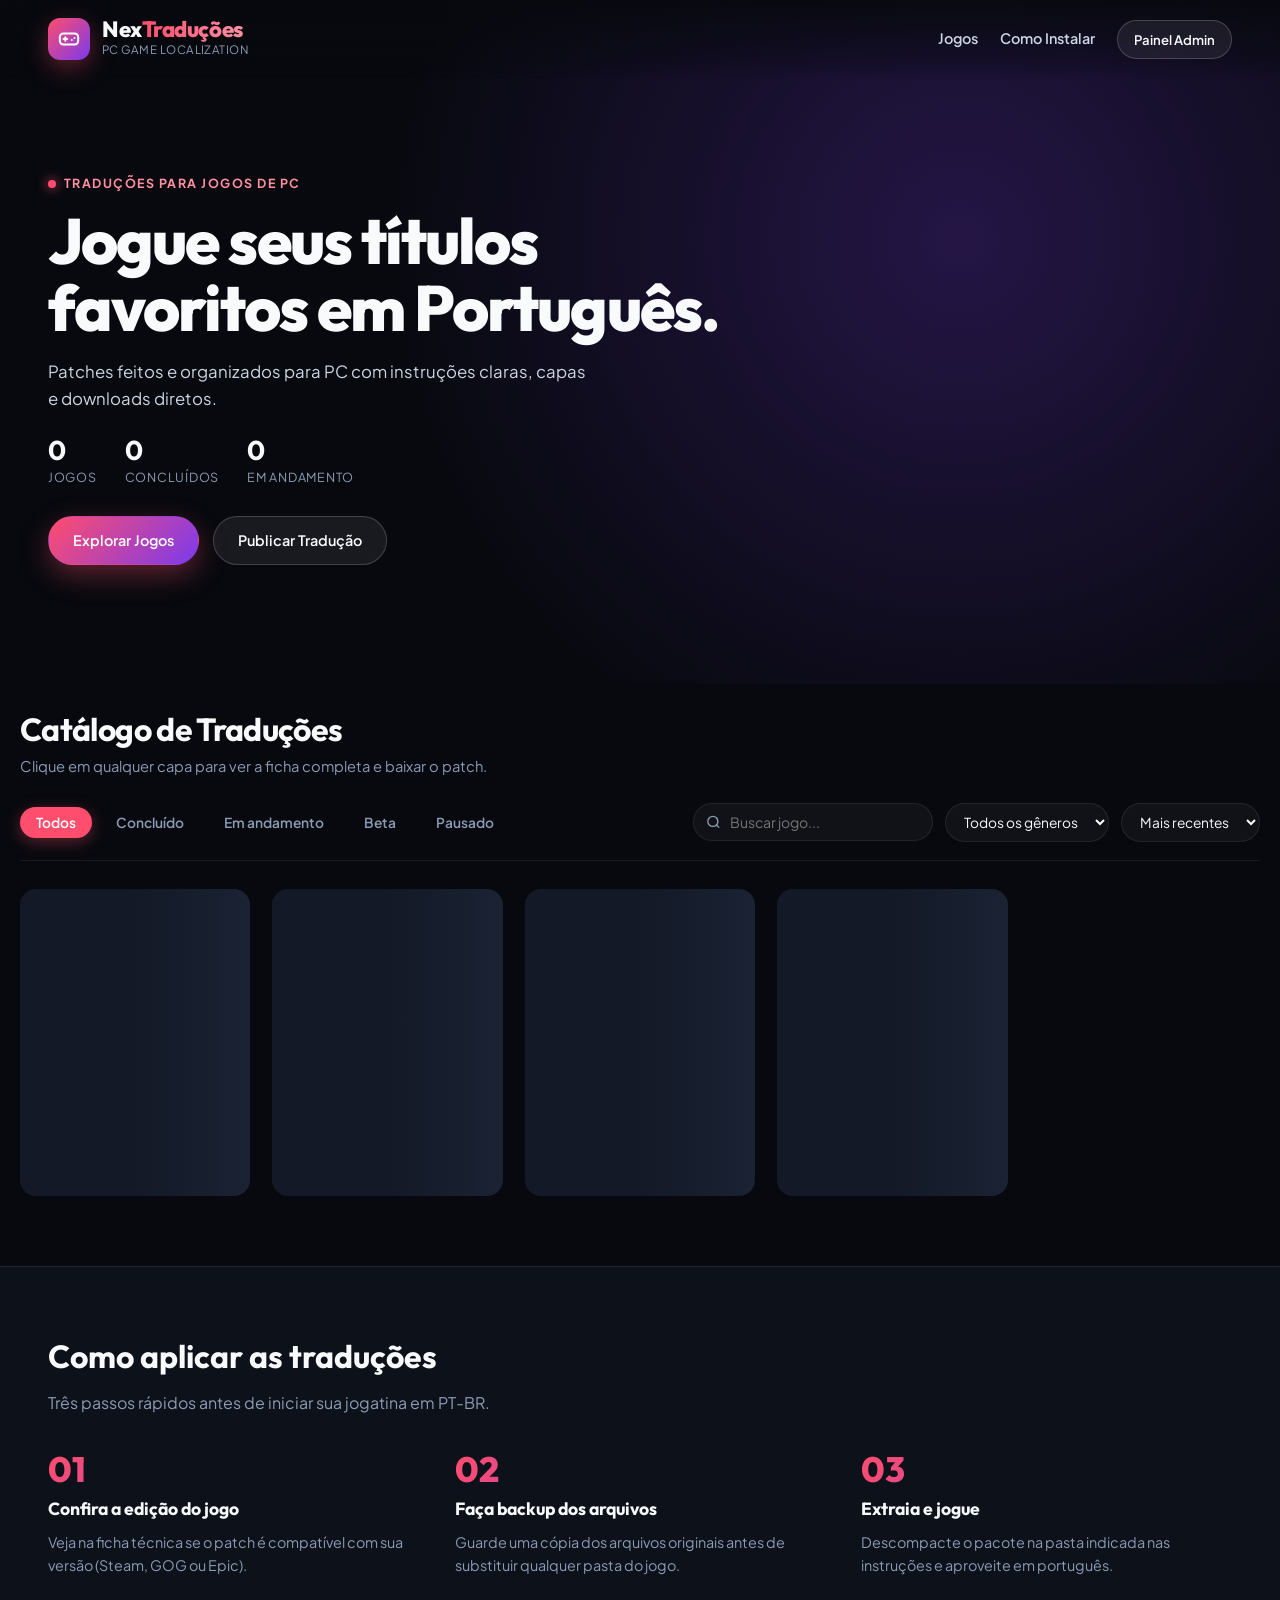
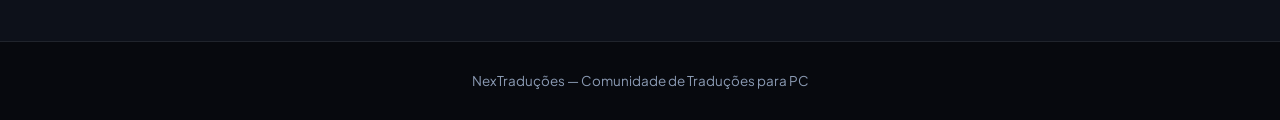
==== commit e1217591: "feat: full-bleed gaming showcase layout without rectangular boxes" ====
--- a/index.html
+++ b/index.html
@@ -11,7 +11,7 @@
     <div class="header-inner">
       <a href="./" class="brand">
         <div class="brand-logo" aria-hidden="true">
-          <svg width="20" height="20" viewBox="0 0 24 24" fill="none" stroke="white" stroke-width="2.2" stroke-linecap="round" stroke-linejoin="round">
+          <svg width="22" height="22" viewBox="0 0 24 24" fill="none" stroke="white" stroke-width="2.2" stroke-linecap="round" stroke-linejoin="round">
             <line x1="6" y1="12" x2="10" y2="12"></line>
             <line x1="8" y1="10" x2="8" y2="14"></line>
             <line x1="15" y1="13" x2="15.01" y2="13"></line>
@@ -21,179 +21,129 @@
         </div>
         <div class="brand-text">
           <span class="brand-title">Nex<span>Traduções</span></span>
-          <span class="brand-sub">Patches PT-BR para PC</span>
+          <span class="brand-sub">PC Game Localization</span>
         </div>
       </a>
       <nav class="header-nav" aria-label="Navegação principal">
-        <a href="#catalogo" class="nav-link">Catálogo</a>
+        <a href="#catalogo" class="nav-link">Jogos</a>
         <a href="#como-instalar" class="nav-link">Como Instalar</a>
         <a href="admin/" class="btn btn-sm">Painel Admin</a>
       </nav>
     </div>
   </header>
 
-  <main class="container">
-    <section class="bento-hero" aria-label="Destaque e estatísticas">
-      <div id="heroSection" class="hero">
-        <div id="heroBg" class="hero-bg"></div>
-        <div class="hero-overlay"></div>
-        <div class="hero-content">
-          <div>
-            <span class="hero-pill">
-              <span class="pulse-dot"></span>
-              <span id="heroBadgeText">Portal de Traduções PC</span>
-            </span>
-            <h1 id="heroTitle" class="hero-title">Traduções em Português para Jogos de PC</h1>
-            <p id="heroDesc" class="hero-desc">
-              Patches organizados, testados e com instruções claras de instalação para você aproveitar seus jogos favoritos em PT-BR.
-            </p>
-            <div id="heroMeta" class="hero-meta"></div>
-            <div id="heroActions" class="hero-actions">
-              <a href="#catalogo" class="btn btn-primary">Explorar Catálogo</a>
-              <a href="admin/" class="btn">Publicar Tradução</a>
-            </div>
+  <section id="heroSection" class="hero-full" aria-label="Destaque">
+    <div id="heroBg" class="hero-bg"></div>
+    <div class="hero-overlay"></div>
+    <div class="container hero-grid">
+      <div>
+        <span class="hero-kicker">
+          <span class="pulse-dot"></span>
+          <span id="heroBadgeText">Traduções para Jogos de PC</span>
+        </span>
+        <h1 id="heroTitle" class="hero-title">Jogue seus títulos favoritos em Português.</h1>
+        <p id="heroDesc" class="hero-desc">
+          Patches feitos e organizados para PC com instruções claras, capas e downloads diretos.
+        </p>
+        <div class="hero-inline-stats">
+          <div class="inline-stat">
+            <strong id="statTotal">0</strong>
+            <span>Jogos</span>
           </div>
-          <div id="heroPoster" class="hero-poster hidden"></div>
+          <div class="inline-stat">
+            <strong id="statDone">0</strong>
+            <span>Concluídos</span>
+          </div>
+          <div class="inline-stat">
+            <strong id="statWip">0</strong>
+            <span>Em andamento</span>
+          </div>
+        </div>
+        <div id="heroActions" class="hero-actions">
+          <a href="#catalogo" class="btn btn-primary">Explorar Jogos</a>
+          <a href="admin/" class="btn">Publicar Tradução</a>
         </div>
       </div>
 
-      <aside class="bento-stats" aria-label="Resumo do acervo">
-        <div class="stat-card">
-          <div class="stat-info">
-            <span id="statTotal" class="stat-value">0</span>
-            <span class="stat-label">Traduções no catálogo</span>
-          </div>
-          <div class="stat-icon" aria-hidden="true">
-            <svg width="20" height="20" viewBox="0 0 24 24" fill="none" stroke="currentColor" stroke-width="2">
-              <rect x="3" y="3" width="7" height="7" rx="1.5"></rect>
-              <rect x="14" y="3" width="7" height="7" rx="1.5"></rect>
-              <rect x="3" y="14" width="7" height="7" rx="1.5"></rect>
-              <rect x="14" y="14" width="7" height="7" rx="1.5"></rect>
-            </svg>
-          </div>
-        </div>
-        <div class="stat-card">
-          <div class="stat-info">
-            <span id="statDone" class="stat-value">0</span>
-            <span class="stat-label">Patches concluídos (100%)</span>
-          </div>
-          <div class="stat-icon" style="color: #6ee7b7; background: rgba(16,185,129,0.12); border-color: rgba(16,185,129,0.25);" aria-hidden="true">
-            <svg width="20" height="20" viewBox="0 0 24 24" fill="none" stroke="currentColor" stroke-width="2.2">
-              <polyline points="20 6 9 17 4 12"></polyline>
-            </svg>
-          </div>
-        </div>
-        <div class="stat-card">
-          <div class="stat-info">
-            <span id="statWip" class="stat-value">0</span>
-            <span class="stat-label">Em andamento / Beta</span>
-          </div>
-          <div class="stat-icon" style="color: #fcd34d; background: rgba(245,158,11,0.12); border-color: rgba(245,158,11,0.25);" aria-hidden="true">
-            <svg width="20" height="20" viewBox="0 0 24 24" fill="none" stroke="currentColor" stroke-width="2">
-              <circle cx="12" cy="12" r="9"></circle>
-              <polyline points="12 7 12 12 15 15"></polyline>
-            </svg>
-          </div>
-        </div>
-      </aside>
-    </section>
+      <div class="hero-poster-wrap">
+        <div id="heroPoster" class="hero-poster hidden"></div>
+      </div>
+    </div>
+  </section>
 
-    <section id="catalogo" class="toolbar" aria-label="Filtros do catálogo">
-      <div class="controls-row">
-        <div class="search-wrap">
-          <svg class="search-icon" width="16" height="16" viewBox="0 0 24 24" fill="none" stroke="currentColor" stroke-width="2.2">
-            <circle cx="11" cy="11" r="8"></circle>
-            <line x1="21" y1="21" x2="16.65" y2="16.65"></line>
-          </svg>
-          <input id="searchInput" class="search-input" type="search" placeholder="Buscar jogo pelo nome, autor ou descrição...">
-          <span class="kbd-hint">/</span>
-        </div>
-
-        <select id="genreFilter" class="select-input" aria-label="Filtrar por gênero">
-          <option value="all">Todos os gêneros</option>
-          <option value="RPG">RPG</option>
-          <option value="Ação">Ação</option>
-          <option value="Aventura">Aventura</option>
-          <option value="Visual Novel">Visual Novel</option>
-          <option value="Estratégia">Estratégia</option>
-          <option value="Terror">Terror</option>
-          <option value="Indie">Indie</option>
-          <option value="Outro">Outro</option>
-        </select>
-
-        <select id="sortFilter" class="select-input" aria-label="Ordenar por">
-          <option value="recent">Mais recentes</option>
-          <option value="az">Ordem alfabética (A-Z)</option>
-          <option value="progress">Maior progresso (%)</option>
-        </select>
-
-        <div class="view-toggle" role="group" aria-label="Modo de visualização">
-          <button id="gridViewBtn" type="button" class="view-btn active" title="Visualização em grade" aria-label="Grade">
-            <svg width="16" height="16" viewBox="0 0 24 24" fill="none" stroke="currentColor" stroke-width="2">
-              <rect x="3" y="3" width="7" height="7"></rect><rect x="14" y="3" width="7" height="7"></rect>
-              <rect x="3" y="14" width="7" height="7"></rect><rect x="14" y="14" width="7" height="7"></rect>
-            </svg>
-          </button>
-          <button id="listViewBtn" type="button" class="view-btn" title="Visualização em lista" aria-label="Lista">
-            <svg width="16" height="16" viewBox="0 0 24 24" fill="none" stroke="currentColor" stroke-width="2">
-              <line x1="8" y1="6" x2="21" y2="6"></line><line x1="8" y1="12" x2="21" y2="12"></line><line x1="8" y1="18" x2="21" y2="18"></line>
-              <line x1="3" y1="6" x2="3.01" y2="6"></line><line x1="3" y1="12" x2="3.01" y2="12"></line><line x1="3" y1="18" x2="3.01" y2="18"></line>
-            </svg>
-          </button>
+  <main style="flex: 1;">
+    <section id="catalogo" class="container catalog-section">
+      <div class="catalog-top">
+        <div class="catalog-heading">
+          <h2>Catálogo de Traduções</h2>
+          <p>Clique em qualquer capa para ver a ficha completa e baixar o patch.</p>
         </div>
       </div>
 
-      <div id="statusPills" class="filter-pills" role="tablist" aria-label="Filtrar por status">
-        <button type="button" class="pill-btn active" data-status="all">Todos</button>
-        <button type="button" class="pill-btn" data-status="Concluído">Concluído</button>
-        <button type="button" class="pill-btn" data-status="Em andamento">Em andamento</button>
-        <button type="button" class="pill-btn" data-status="Beta">Beta</button>
-        <button type="button" class="pill-btn" data-status="Pausado">Pausado</button>
+      <div class="filter-bar">
+        <div id="statusPills" class="filter-pills" role="tablist" aria-label="Filtrar por status">
+          <button type="button" class="pill-btn active" data-status="all">Todos</button>
+          <button type="button" class="pill-btn" data-status="Concluído">Concluído</button>
+          <button type="button" class="pill-btn" data-status="Em andamento">Em andamento</button>
+          <button type="button" class="pill-btn" data-status="Beta">Beta</button>
+          <button type="button" class="pill-btn" data-status="Pausado">Pausado</button>
+        </div>
+
+        <div class="filter-inputs">
+          <div class="search-wrap">
+            <svg class="search-icon" width="15" height="15" viewBox="0 0 24 24" fill="none" stroke="currentColor" stroke-width="2.2">
+              <circle cx="11" cy="11" r="8"></circle>
+              <line x1="21" y1="21" x2="16.65" y2="16.65"></line>
+            </svg>
+            <input id="searchInput" class="search-input" type="search" placeholder="Buscar jogo...">
+          </div>
+          <select id="genreFilter" class="select-input" aria-label="Filtrar por gênero">
+            <option value="all">Todos os gêneros</option>
+            <option value="RPG">RPG</option>
+            <option value="Ação">Ação</option>
+            <option value="Aventura">Aventura</option>
+            <option value="Visual Novel">Visual Novel</option>
+            <option value="Estratégia">Estratégia</option>
+            <option value="Terror">Terror</option>
+            <option value="Indie">Indie</option>
+            <option value="Outro">Outro</option>
+          </select>
+          <select id="sortFilter" class="select-input" aria-label="Ordenar por">
+            <option value="recent">Mais recentes</option>
+            <option value="az">A-Z</option>
+            <option value="progress">Progresso</option>
+          </select>
+        </div>
+      </div>
+
+      <div id="gamesGrid" class="games-grid" aria-live="polite">
+        <div class="skeleton"></div>
+        <div class="skeleton"></div>
+        <div class="skeleton"></div>
+        <div class="skeleton"></div>
       </div>
     </section>
 
-    <section id="gamesGrid" class="games-grid" aria-live="polite">
-      <div class="skeleton"></div>
-      <div class="skeleton"></div>
-      <div class="skeleton"></div>
-      <div class="skeleton"></div>
-    </section>
-
-    <section id="como-instalar" class="guide-section">
-      <div class="section-header">
-        <h2>Guia Rápido de Instalação</h2>
-        <p class="guide-lead">Boas práticas antes de aplicar qualquer patch de tradução no seu PC.</p>
-      </div>
-      <div class="guide-grid">
-        <div class="guide-card">
-          <div class="guide-icon" aria-hidden="true">
-            <svg width="18" height="18" viewBox="0 0 24 24" fill="none" stroke="currentColor" stroke-width="2">
-              <path d="M14 2H6a2 2 0 0 0-2 2v16a2 2 0 0 0 2 2h12a2 2 0 0 0 2-2V8z"></path>
-              <polyline points="14 2 14 8 20 8"></polyline>
-            </svg>
+    <section id="como-instalar" class="guide-band">
+      <div class="container">
+        <h2>Como aplicar as traduções</h2>
+        <p class="guide-lead">Três passos rápidos antes de iniciar sua jogatina em PT-BR.</p>
+        <div class="guide-steps">
+          <div class="guide-step">
+            <span class="step-num">01</span>
+            <h3>Confira a edição do jogo</h3>
+            <p>Veja na ficha técnica se o patch é compatível com sua versão (Steam, GOG ou Epic).</p>
           </div>
-          <h3>1. Confira a versão do jogo</h3>
-          <p>Verifique na ficha técnica se o patch é compatível com a sua edição (Steam, GOG, Epic ou build específica).</p>
-        </div>
-        <div class="guide-card">
-          <div class="guide-icon" aria-hidden="true">
-            <svg width="18" height="18" viewBox="0 0 24 24" fill="none" stroke="currentColor" stroke-width="2">
-              <path d="M12 22s8-4 8-10V5l-8-3-8 3v7c0 6 8 10 8 10z"></path>
-            </svg>
+          <div class="guide-step">
+            <span class="step-num">02</span>
+            <h3>Faça backup dos arquivos</h3>
+            <p>Guarde uma cópia dos arquivos originais antes de substituir qualquer pasta do jogo.</p>
           </div>
-          <h3>2. Faça backup dos originais</h3>
-          <p>Antes de substituir arquivos na pasta do jogo, guarde uma cópia dos arquivos originais para restaurar quando quiser.</p>
-        </div>
-        <div class="guide-card">
-          <div class="guide-icon" aria-hidden="true">
-            <svg width="18" height="18" viewBox="0 0 24 24" fill="none" stroke="currentColor" stroke-width="2">
-              <path d="M21 15v4a2 2 0 0 1-2 2H5a2 2 0 0 1-2-2v-4"></path>
-              <polyline points="7 10 12 15 17 10"></polyline>
-              <line x1="12" y1="15" x2="12" y2="3"></line>
-            </svg>
+          <div class="guide-step">
+            <span class="step-num">03</span>
+            <h3>Extraia e jogue</h3>
+            <p>Descompacte o pacote na pasta indicada nas instruções e aproveite em português.</p>
           </div>
-          <h3>3. Extraia no local correto</h3>
-          <p>Use 7-Zip ou WinRAR para extrair o pacote seguindo exatamente o passo a passo descrito na ficha do jogo.</p>
         </div>
       </div>
     </section>
@@ -207,7 +157,7 @@
         <div class="modal-info">
           <div style="display: flex; gap: 8px; flex-wrap: wrap;">
             <span id="modalBadge" class="badge"></span>
-            <span id="modalGenre" class="badge" style="background: rgba(255,255,255,0.06); border: 1px solid var(--border); color: var(--muted);"></span>
+            <span id="modalGenre" class="badge" style="background: rgba(255,255,255,0.06); color: var(--muted);"></span>
           </div>
           <h2 id="modalTitle"></h2>
           <div class="info-grid">
@@ -235,7 +185,7 @@
 
   <footer class="site-footer">
     <div class="container">
-      NexTraduções &mdash; Feito para a comunidade de jogos de PC
+      NexTraduções &mdash; Comunidade de Traduções para PC
     </div>
   </footer>
 
--- a/assets/css/style.css
+++ b/assets/css/style.css
@@ -1,24 +1,21 @@
-@import url('https://fonts.googleapis.com/css2?family=JetBrains+Mono:wght@500;600&family=Plus+Jakarta+Sans:wght@400;500;600;700&family=Space+Grotesk:wght@600;700&display=swap');
+@import url('https://fonts.googleapis.com/css2?family=Outfit:wght@500;600;700;800&family=Plus+Jakarta+Sans:wght@400;500;600;700&display=swap');
 
 :root {
   color-scheme: dark;
-  --bg: #05070c;
-  --surface: #0c101a;
-  --surface-2: #121826;
-  --surface-elevated: rgba(18, 24, 38, 0.72);
+  --bg: #07090e;
+  --bg-alt: #0d111a;
+  --surface: #131926;
+  --surface-2: #1a2234;
   --border: rgba(255, 255, 255, 0.08);
-  --border-hover: rgba(56, 189, 248, 0.45);
-  --inner-glow: inset 0 1px 0 rgba(255, 255, 255, 0.06);
   --text: #f8fafc;
   --text-soft: #cbd5e1;
-  --muted: #8492a6;
-  --accent: #0ea5e9;
-  --accent-bright: #38bdf8;
-  --indigo: #6366f1;
+  --muted: #8b9bb4;
+  --accent: #ff4d6d;
+  --accent-2: #7c3aed;
+  --cyan: #38bdf8;
   --success: #10b981;
   --warning: #f59e0b;
   --danger: #ef4444;
-  --radius: 16px;
 }
 
 * {
@@ -40,72 +37,41 @@
   display: flex;
   flex-direction: column;
   overflow-x: hidden;
-  position: relative;
-}
-
-/* Ambient Mesh + Subtle Grid Backdrop */
-body::before {
-  content: "";
-  position: fixed;
-  inset: 0;
-  z-index: -2;
-  background:
-    radial-gradient(ellipse 70% 45% at 20% -5%, rgba(14, 165, 233, 0.16), transparent 60%),
-    radial-gradient(ellipse 60% 40% at 85% 5%, rgba(99, 102, 241, 0.14), transparent 55%),
-    radial-gradient(ellipse 50% 40% at 50% 100%, rgba(14, 165, 233, 0.06), transparent 60%);
-  pointer-events: none;
-}
-
-body::after {
-  content: "";
-  position: fixed;
-  inset: 0;
-  z-index: -1;
-  background-image:
-    linear-gradient(to right, rgba(255, 255, 255, 0.028) 1px, transparent 1px),
-    linear-gradient(to bottom, rgba(255, 255, 255, 0.028) 1px, transparent 1px);
-  background-size: 44px 44px;
-  mask-image: radial-gradient(ellipse 85% 65% at 50% 15%, #000 35%, transparent 100%);
-  -webkit-mask-image: radial-gradient(ellipse 85% 65% at 50% 15%, #000 35%, transparent 100%);
-  pointer-events: none;
 }
 
 a {
-  color: var(--accent-bright);
+  color: inherit;
   text-decoration: none;
 }
 
 .container {
   width: 100%;
-  max-width: 1220px;
+  max-width: 1240px;
   margin: 0 auto;
-  padding: 0 24px;
-}
-
-/* Floating Glass Navbar */
+  padding: 0 28px;
+}
+
+/* Seamless Full-Bleed Header */
 .site-header {
-  position: sticky;
-  top: 14px;
+  position: fixed;
+  top: 0;
+  left: 0;
+  right: 0;
   z-index: 40;
-  padding: 0 24px;
-  margin-top: 14px;
+  background: linear-gradient(to bottom, rgba(7, 9, 14, 0.9), rgba(7, 9, 14, 0.35) 75%, transparent);
+  backdrop-filter: blur(10px);
+  -webkit-backdrop-filter: blur(10px);
+  transition: background 0.25s ease;
 }
 
 .header-inner {
-  max-width: 1172px;
+  max-width: 1240px;
   margin: 0 auto;
-  background: rgba(12, 16, 26, 0.72);
-  backdrop-filter: blur(18px) saturate(1.4);
-  -webkit-backdrop-filter: blur(18px) saturate(1.4);
-  border: 1px solid var(--border);
-  box-shadow: var(--inner-glow), 0 12px 32px rgba(0, 0, 0, 0.45);
-  border-radius: 16px;
-  padding: 10px 18px;
+  padding: 18px 28px;
   display: flex;
   align-items: center;
   justify-content: space-between;
   gap: 16px;
-  flex-wrap: wrap;
 }
 
 .brand {
@@ -115,14 +81,18 @@
 }
 
 .brand-logo {
-  width: 38px;
-  height: 38px;
-  border-radius: 10px;
-  background: linear-gradient(135deg, var(--accent), var(--indigo));
+  width: 42px;
+  height: 42px;
+  border-radius: 12px;
+  background: linear-gradient(135deg, var(--accent), var(--accent-2));
   display: grid;
   place-items: center;
-  box-shadow: 0 0 24px rgba(14, 165, 233, 0.35), inset 0 1px 0 rgba(255, 255, 255, 0.3);
-  flex-shrink: 0;
+  box-shadow: 0 8px 24px rgba(255, 77, 109, 0.35);
+  transition: transform 0.3s cubic-bezier(0.22, 1, 0.36, 1);
+}
+
+.brand:hover .brand-logo {
+  transform: rotate(-6deg) scale(1.06);
 }
 
 .brand-text {
@@ -131,45 +101,58 @@
 }
 
 .brand-title {
-  font-family: 'Space Grotesk', sans-serif;
-  font-size: 1.25rem;
-  font-weight: 700;
+  font-family: 'Outfit', sans-serif;
+  font-size: 1.38rem;
+  font-weight: 800;
   letter-spacing: -0.02em;
-  line-height: 1.1;
-  color: var(--text);
+  line-height: 1.05;
 }
 
 .brand-title span {
-  background: linear-gradient(90deg, var(--accent-bright), #818cf8);
+  background: linear-gradient(90deg, #ff4d6d, #ff8fa3);
   -webkit-background-clip: text;
   background-clip: text;
   color: transparent;
 }
 
 .brand-sub {
-  font-size: 0.74rem;
-  color: var(--muted);
+  font-size: 0.72rem;
+  color: var(--muted);
+  letter-spacing: 0.04em;
+  text-transform: uppercase;
 }
 
 .header-nav {
   display: flex;
   align-items: center;
-  gap: 6px;
-  flex-wrap: wrap;
+  gap: 22px;
 }
 
 .nav-link {
-  color: var(--muted);
-  font-size: 0.86rem;
+  color: var(--text-soft);
+  font-size: 0.9rem;
   font-weight: 600;
-  padding: 8px 13px;
-  border-radius: 10px;
-  transition: color 0.15s, background 0.15s;
+  position: relative;
+  transition: color 0.15s;
+}
+
+.nav-link::after {
+  content: "";
+  position: absolute;
+  left: 0;
+  bottom: -4px;
+  width: 0;
+  height: 2px;
+  background: var(--accent);
+  transition: width 0.22s ease;
 }
 
 .nav-link:hover {
-  color: var(--text);
-  background: rgba(255, 255, 255, 0.06);
+  color: #fff;
+}
+
+.nav-link:hover::after {
+  width: 100%;
 }
 
 /* Buttons */
@@ -178,23 +161,21 @@
   align-items: center;
   justify-content: center;
   gap: 8px;
-  padding: 10px 18px;
-  border-radius: 11px;
-  border: 1px solid var(--border);
-  background: rgba(255, 255, 255, 0.04);
-  box-shadow: var(--inner-glow);
+  padding: 12px 24px;
+  border-radius: 999px;
+  border: 1px solid rgba(255, 255, 255, 0.18);
+  background: rgba(255, 255, 255, 0.07);
   color: var(--text);
   font-family: inherit;
-  font-size: 0.88rem;
+  font-size: 0.9rem;
   font-weight: 600;
   cursor: pointer;
-  transition: all 0.18s cubic-bezier(0.22, 1, 0.36, 1);
+  transition: all 0.22s cubic-bezier(0.22, 1, 0.36, 1);
 }
 
 .btn:hover {
-  background: rgba(255, 255, 255, 0.09);
-  border-color: rgba(255, 255, 255, 0.2);
-  transform: translateY(-1px);
+  background: rgba(255, 255, 255, 0.14);
+  transform: translateY(-2px);
 }
 
 .btn:disabled {
@@ -204,57 +185,36 @@
 }
 
 .btn-primary {
-  background: linear-gradient(135deg, var(--accent), var(--indigo));
-  border-color: rgba(255, 255, 255, 0.18);
+  background: linear-gradient(135deg, var(--accent), var(--accent-2));
+  border-color: transparent;
   color: #fff;
-  box-shadow: 0 8px 24px rgba(14, 165, 233, 0.25), inset 0 1px 0 rgba(255, 255, 255, 0.25);
+  box-shadow: 0 10px 28px rgba(255, 77, 109, 0.35);
 }
 
 .btn-primary:hover {
+  box-shadow: 0 14px 36px rgba(255, 77, 109, 0.5);
   filter: brightness(1.08);
-  box-shadow: 0 12px 28px rgba(14, 165, 233, 0.38);
 }
 
 .btn-danger {
-  background: rgba(239, 68, 68, 0.12);
-  border-color: rgba(239, 68, 68, 0.32);
+  background: rgba(239, 68, 68, 0.15);
+  border-color: rgba(239, 68, 68, 0.35);
   color: #fca5a5;
 }
 
-.btn-danger:hover {
-  background: rgba(239, 68, 68, 0.22);
-}
-
 .btn-sm {
-  padding: 7px 13px;
+  padding: 8px 16px;
   font-size: 0.82rem;
-  border-radius: 9px;
-}
-
-/* Main */
-main {
-  flex: 1;
-  padding: 28px 0 64px;
-}
-
-/* Bento Hero Section */
-.bento-hero {
-  display: grid;
-  grid-template-columns: 1.55fr 0.85fr;
-  gap: 18px;
-  margin-bottom: 30px;
-}
-
-.hero {
+}
+
+/* Full-Bleed Immersive Hero (NO rectangular box) */
+.hero-full {
   position: relative;
-  border-radius: 22px;
+  min-height: 76vh;
+  display: flex;
+  align-items: center;
+  padding: 120px 0 70px;
   overflow: hidden;
-  background: var(--surface);
-  border: 1px solid var(--border);
-  box-shadow: var(--inner-glow), 0 24px 50px rgba(0, 0, 0, 0.5);
-  display: flex;
-  flex-direction: column;
-  justify-content: center;
 }
 
 .hero-bg {
@@ -262,51 +222,54 @@
   inset: 0;
   background-size: cover;
   background-position: center;
-  opacity: 0.26;
-  filter: blur(16px) saturate(1.3);
-  transform: scale(1.12);
-  transition: opacity 0.4s ease;
+  opacity: 0.38;
+  filter: blur(4px) saturate(1.2);
+  transform: scale(1.06);
+  animation: slowZoom 18s ease-in-out infinite alternate;
+}
+
+@keyframes slowZoom {
+  from { transform: scale(1.04); }
+  to { transform: scale(1.12); }
 }
 
 .hero-overlay {
   position: absolute;
   inset: 0;
-  background: linear-gradient(110deg, rgba(5, 7, 12, 0.96) 20%, rgba(12, 16, 26, 0.78) 65%, rgba(12, 16, 26, 0.55) 100%);
-}
-
-.hero-content {
+  background:
+    radial-gradient(circle at 75% 35%, rgba(124, 58, 237, 0.25), transparent 55%),
+    linear-gradient(to right, var(--bg) 18%, rgba(7, 9, 14, 0.72) 55%, rgba(7, 9, 14, 0.45) 100%),
+    linear-gradient(to top, var(--bg) 2%, transparent 40%);
+}
+
+.hero-grid {
   position: relative;
   z-index: 2;
   display: grid;
-  grid-template-columns: 1fr auto;
-  gap: 24px;
-  align-items: center;
-  padding: 34px 32px;
-}
-
-.hero-pill {
+  grid-template-columns: 1.2fr 0.8fr;
+  gap: 40px;
+  align-items: center;
+}
+
+.hero-kicker {
   display: inline-flex;
   align-items: center;
   gap: 8px;
-  padding: 5px 12px;
-  border-radius: 999px;
-  background: rgba(56, 189, 248, 0.1);
-  border: 1px solid rgba(56, 189, 248, 0.3);
-  color: var(--accent-bright);
-  font-size: 0.73rem;
+  font-size: 0.78rem;
   font-weight: 700;
   text-transform: uppercase;
-  letter-spacing: 0.06em;
+  letter-spacing: 0.12em;
+  color: #ff8fa3;
   margin-bottom: 14px;
 }
 
 .pulse-dot {
-  width: 7px;
-  height: 7px;
+  width: 8px;
+  height: 8px;
   border-radius: 50%;
-  background: var(--accent-bright);
-  box-shadow: 0 0 12px var(--accent-bright);
-  animation: pulse 2s infinite;
+  background: var(--accent);
+  box-shadow: 0 0 12px var(--accent);
+  animation: pulse 1.8s infinite;
 }
 
 @keyframes pulse {
@@ -315,62 +278,72 @@
 }
 
 .hero-title {
-  font-family: 'Space Grotesk', sans-serif;
-  font-size: clamp(1.85rem, 3.2vw, 2.55rem);
+  font-family: 'Outfit', sans-serif;
+  font-size: clamp(2.4rem, 5vw, 4rem);
+  font-weight: 800;
+  line-height: 1.04;
+  letter-spacing: -0.03em;
+  margin-bottom: 18px;
+}
+
+.hero-desc {
+  color: var(--text-soft);
+  font-size: 1.05rem;
+  max-width: 540px;
+  margin-bottom: 24px;
+}
+
+.hero-inline-stats {
+  display: flex;
+  flex-wrap: wrap;
+  gap: 28px;
+  margin-bottom: 28px;
+}
+
+.inline-stat {
+  display: flex;
+  flex-direction: column;
+}
+
+.inline-stat strong {
+  font-family: 'Outfit', sans-serif;
+  font-size: 1.7rem;
   font-weight: 700;
-  letter-spacing: -0.03em;
-  line-height: 1.1;
-  margin-bottom: 12px;
-  background: linear-gradient(180deg, #ffffff 0%, #cbd5e1 100%);
-  -webkit-background-clip: text;
-  background-clip: text;
-  color: transparent;
-}
-
-.hero-desc {
-  color: var(--muted);
-  font-size: 0.95rem;
-  margin-bottom: 18px;
-  max-width: 520px;
-}
-
-.hero-meta {
+  line-height: 1;
+}
+
+.inline-stat span {
+  font-size: 0.78rem;
+  color: var(--muted);
+  text-transform: uppercase;
+  letter-spacing: 0.06em;
+  margin-top: 4px;
+}
+
+.hero-actions {
   display: flex;
   flex-wrap: wrap;
-  gap: 8px;
-  margin-bottom: 22px;
-}
-
-.meta-chip {
-  font-family: 'JetBrains Mono', monospace;
-  background: rgba(255, 255, 255, 0.05);
-  border: 1px solid var(--border);
-  padding: 4px 10px;
-  border-radius: 8px;
-  font-size: 0.75rem;
-  color: var(--text-soft);
-}
-
-.hero-actions {
-  display: flex;
-  flex-wrap: wrap;
-  gap: 10px;
+  gap: 14px;
+}
+
+.hero-poster-wrap {
+  display: flex;
+  justify-content: flex-end;
 }
 
 .hero-poster {
-  width: 165px;
+  width: 260px;
   aspect-ratio: 3 / 4;
-  border-radius: 14px;
+  border-radius: 20px;
   overflow: hidden;
-  border: 1px solid rgba(255, 255, 255, 0.18);
-  box-shadow: 0 20px 40px rgba(0, 0, 0, 0.65);
-  background: var(--surface-2);
-  transform: rotate(1.5deg);
-  transition: transform 0.3s ease;
-}
-
-.hero:hover .hero-poster {
-  transform: rotate(0deg) scale(1.03);
+  box-shadow: 0 30px 70px rgba(0, 0, 0, 0.75), 0 0 40px rgba(255, 77, 109, 0.2);
+  transform: perspective(900px) rotateY(-8deg) rotateX(2deg);
+  transition: transform 0.45s cubic-bezier(0.22, 1, 0.36, 1);
+  background: var(--surface);
+}
+
+.hero-poster:hover {
+  transform: perspective(900px) rotateY(0deg) rotateX(0deg) scale(1.03);
 }
 
 .hero-poster img {
@@ -380,119 +353,114 @@
   display: block;
 }
 
-/* Bento Side Stats */
-.bento-stats {
-  display: grid;
-  grid-template-rows: repeat(3, 1fr);
-  gap: 14px;
-}
-
-.stat-card {
-  background: var(--surface-elevated);
-  backdrop-filter: blur(12px);
-  border: 1px solid var(--border);
-  box-shadow: var(--inner-glow);
-  border-radius: 18px;
-  padding: 18px 20px;
-  display: flex;
-  align-items: center;
+@media (max-width: 860px) {
+  .hero-full {
+    min-height: auto;
+    padding: 110px 0 48px;
+  }
+  .hero-grid {
+    grid-template-columns: 1fr;
+  }
+  .hero-poster-wrap {
+    display: none;
+  }
+}
+
+/* Catalog Section (Open, borderless) */
+.catalog-section {
+  padding: 20px 0 70px;
+}
+
+.catalog-top {
+  display: flex;
+  align-items: flex-end;
   justify-content: space-between;
-  gap: 14px;
-  transition: border-color 0.2s, transform 0.2s;
-}
-
-.stat-card:hover {
-  border-color: rgba(255, 255, 255, 0.16);
-  transform: translateY(-2px);
-}
-
-.stat-info {
-  display: flex;
-  flex-direction: column;
-}
-
-.stat-value {
-  font-family: 'Space Grotesk', sans-serif;
-  font-size: 1.85rem;
+  gap: 20px;
+  flex-wrap: wrap;
+  margin-bottom: 24px;
+}
+
+.catalog-heading h2 {
+  font-family: 'Outfit', sans-serif;
+  font-size: 2rem;
   font-weight: 700;
   letter-spacing: -0.02em;
-  line-height: 1.05;
-}
-
-.stat-label {
-  font-size: 0.8rem;
-  color: var(--muted);
-  margin-top: 2px;
-}
-
-.stat-icon {
-  width: 42px;
-  height: 42px;
-  border-radius: 12px;
-  background: rgba(56, 189, 248, 0.1);
-  border: 1px solid rgba(56, 189, 248, 0.2);
-  color: var(--accent-bright);
-  display: grid;
-  place-items: center;
-  flex-shrink: 0;
-}
-
-@media (max-width: 960px) {
-  .bento-hero {
-    grid-template-columns: 1fr;
-  }
-  .bento-stats {
-    grid-template-rows: none;
-    grid-template-columns: repeat(auto-fit, minmax(180px, 1fr));
-  }
-}
-
-@media (max-width: 640px) {
-  .hero-content {
-    grid-template-columns: 1fr;
-    padding: 24px 20px;
-  }
-  .hero-poster {
-    display: none;
-  }
-}
-
-/* Toolbar */
-.toolbar {
-  background: var(--surface-elevated);
-  backdrop-filter: blur(12px);
-  border: 1px solid var(--border);
-  box-shadow: var(--inner-glow);
-  border-radius: 18px;
-  padding: 16px;
-  display: flex;
-  flex-direction: column;
-  gap: 14px;
-  margin-bottom: 26px;
-}
-
-.controls-row {
-  display: flex;
-  gap: 10px;
+}
+
+.catalog-heading p {
+  color: var(--muted);
+  font-size: 0.92rem;
+}
+
+/* Borderless Minimal Filter Bar */
+.filter-bar {
+  display: flex;
+  align-items: center;
+  justify-content: space-between;
+  gap: 16px;
+  flex-wrap: wrap;
+  padding-bottom: 18px;
+  margin-bottom: 28px;
+  border-bottom: 1px solid var(--border);
+}
+
+.filter-pills {
+  display: flex;
+  gap: 8px;
+  flex-wrap: wrap;
+}
+
+.pill-btn {
+  padding: 7px 16px;
+  border-radius: 999px;
+  border: none;
+  background: transparent;
+  color: var(--muted);
+  font-family: inherit;
+  font-size: 0.86rem;
+  font-weight: 600;
+  cursor: pointer;
+  transition: all 0.18s;
+}
+
+.pill-btn:hover {
+  color: var(--text);
+  background: rgba(255, 255, 255, 0.06);
+}
+
+.pill-btn.active {
+  background: var(--accent);
+  color: #fff;
+  box-shadow: 0 4px 16px rgba(255, 77, 109, 0.35);
+}
+
+.filter-inputs {
+  display: flex;
+  gap: 12px;
   flex-wrap: wrap;
   align-items: center;
 }
 
 .search-wrap {
   position: relative;
-  flex: 1;
-  min-width: 220px;
 }
 
 .search-input {
-  width: 100%;
-  padding: 11px 54px 11px 40px;
-  border-radius: 11px;
+  width: 240px;
+  padding: 9px 14px 9px 36px;
+  border-radius: 999px;
   border: 1px solid var(--border);
-  background: rgba(5, 7, 12, 0.7);
+  background: rgba(255, 255, 255, 0.04);
   color: var(--text);
   font-family: inherit;
-  font-size: 0.92rem;
+  font-size: 0.88rem;
+  transition: width 0.25s ease, border-color 0.2s;
+}
+
+.search-input:focus {
+  outline: none;
+  width: 290px;
+  border-color: var(--accent);
 }
 
 .search-icon {
@@ -504,154 +472,53 @@
   pointer-events: none;
 }
 
-.kbd-hint {
-  position: absolute;
-  right: 12px;
-  top: 50%;
-  transform: translateY(-50%);
-  font-family: 'JetBrains Mono', monospace;
-  font-size: 0.72rem;
-  color: var(--muted);
-  background: rgba(255, 255, 255, 0.06);
+.select-input {
+  padding: 9px 14px;
+  border-radius: 999px;
   border: 1px solid var(--border);
-  padding: 2px 7px;
-  border-radius: 6px;
-  pointer-events: none;
-}
-
-.search-input:focus,
-.select-input:focus,
-.form-control:focus {
-  outline: none;
-  border-color: var(--accent-bright);
-  box-shadow: 0 0 0 3px rgba(56, 189, 248, 0.14);
-}
-
-.select-input {
-  padding: 11px 14px;
-  border-radius: 11px;
-  border: 1px solid var(--border);
-  background: rgba(5, 7, 12, 0.7);
+  background: rgba(255, 255, 255, 0.04);
   color: var(--text);
   font-family: inherit;
-  font-size: 0.88rem;
-}
-
-.view-toggle {
-  display: inline-flex;
-  background: rgba(5, 7, 12, 0.7);
-  border: 1px solid var(--border);
-  border-radius: 11px;
-  padding: 3px;
-}
-
-.view-btn {
-  border: none;
-  background: transparent;
-  color: var(--muted);
-  padding: 7px 10px;
-  border-radius: 8px;
-  cursor: pointer;
-  display: grid;
-  place-items: center;
-  transition: all 0.15s;
-}
-
-.view-btn.active {
-  background: var(--surface-2);
-  color: var(--accent-bright);
-}
-
-.filter-pills {
-  display: flex;
-  gap: 8px;
-  flex-wrap: wrap;
-}
-
-.pill-btn {
-  padding: 6px 14px;
-  border-radius: 999px;
-  border: 1px solid var(--border);
-  background: rgba(255, 255, 255, 0.03);
-  color: var(--muted);
-  font-family: inherit;
-  font-size: 0.82rem;
-  font-weight: 600;
-  cursor: pointer;
-  transition: all 0.15s;
-}
-
-.pill-btn:hover {
-  color: var(--text);
-  border-color: rgba(255, 255, 255, 0.2);
-}
-
-.pill-btn.active {
-  background: rgba(56, 189, 248, 0.14);
-  border-color: rgba(56, 189, 248, 0.5);
-  color: var(--accent-bright);
-}
-
-/* Grid & Cards */
+  font-size: 0.86rem;
+}
+
+/* Poster-First Game Grid (NO heavy rectangular borders!) */
 .games-grid {
   display: grid;
-  grid-template-columns: repeat(auto-fill, minmax(255px, 1fr));
-  gap: 22px;
-}
-
-.games-grid.list-view {
-  grid-template-columns: 1fr;
-  gap: 12px;
+  grid-template-columns: repeat(auto-fill, minmax(230px, 1fr));
+  gap: 28px 22px;
 }
 
 .game-card {
-  background: var(--surface);
-  border: 1px solid var(--border);
-  box-shadow: var(--inner-glow);
-  border-radius: var(--radius);
-  overflow: hidden;
+  cursor: pointer;
   display: flex;
   flex-direction: column;
-  cursor: pointer;
-  transition: transform 0.22s cubic-bezier(0.22, 1, 0.36, 1), border-color 0.22s, box-shadow 0.22s;
-}
-
-.game-card:hover {
-  transform: translateY(-5px);
-  border-color: var(--border-hover);
-  box-shadow: 0 20px 40px rgba(0, 0, 0, 0.55), 0 0 28px rgba(14, 165, 233, 0.14);
-}
-
-.games-grid.list-view .game-card {
-  flex-direction: row;
-  align-items: center;
-  padding: 12px;
-  gap: 16px;
-}
-
-.games-grid.list-view .cover-wrap {
-  width: 72px;
-  height: 96px;
-  aspect-ratio: auto;
-  border-radius: 10px;
-  flex-shrink: 0;
-}
-
-.games-grid.list-view .cover-badge,
-.games-grid.list-view .genre-badge,
-.games-grid.list-view .cover-gradient {
-  display: none;
-}
-
-.games-grid.list-view .card-body {
-  padding: 0;
+  gap: 10px;
+  opacity: 0;
+  transform: translateY(18px);
+  animation: cardReveal 0.45s cubic-bezier(0.22, 1, 0.36, 1) forwards;
+}
+
+@keyframes cardReveal {
+  to {
+    opacity: 1;
+    transform: translateY(0);
+  }
 }
 
 .cover-wrap {
   position: relative;
   aspect-ratio: 3 / 4;
-  background: var(--surface-2);
+  border-radius: 16px;
   overflow: hidden;
+  background: var(--surface);
+  box-shadow: 0 14px 30px rgba(0, 0, 0, 0.45);
+  transition: transform 0.35s cubic-bezier(0.22, 1, 0.36, 1), box-shadow 0.35s ease;
+}
+
+.game-card:hover .cover-wrap {
+  transform: translateY(-6px) scale(1.02);
+  box-shadow: 0 24px 48px rgba(0, 0, 0, 0.65), 0 0 28px rgba(255, 77, 109, 0.22);
 }
 
 .cover-wrap img {
@@ -659,7 +526,7 @@
   height: 100%;
   object-fit: cover;
   display: block;
-  transition: transform 0.45s cubic-bezier(0.22, 1, 0.36, 1);
+  transition: transform 0.5s ease;
 }
 
 .game-card:hover .cover-wrap img {
@@ -669,8 +536,8 @@
 .cover-gradient {
   position: absolute;
   inset: auto 0 0 0;
-  height: 48%;
-  background: linear-gradient(to top, rgba(12, 16, 26, 0.98) 5%, transparent);
+  height: 55%;
+  background: linear-gradient(to top, rgba(7, 9, 14, 0.94) 5%, transparent);
   pointer-events: none;
 }
 
@@ -683,7 +550,6 @@
   text-align: center;
   color: var(--muted);
   font-weight: 600;
-  font-size: 0.92rem;
 }
 
 .badge {
@@ -695,218 +561,156 @@
   font-size: 0.7rem;
   font-weight: 700;
   text-transform: uppercase;
-  letter-spacing: 0.05em;
+  letter-spacing: 0.04em;
 }
 
 .cover-badge {
   position: absolute;
   top: 12px;
   left: 12px;
-  backdrop-filter: blur(10px);
-}
-
-.genre-badge {
+  backdrop-filter: blur(8px);
+}
+
+.cover-bottom-meta {
   position: absolute;
   bottom: 12px;
   left: 12px;
-  background: rgba(5, 7, 12, 0.78);
-  border: 1px solid rgba(255, 255, 255, 0.14);
+  right: 12px;
+  display: flex;
+  justify-content: space-between;
+  align-items: center;
+  font-size: 0.76rem;
   color: var(--text-soft);
-  backdrop-filter: blur(8px);
+  z-index: 2;
 }
 
 .badge-concluido {
-  background: rgba(16, 185, 129, 0.2);
+  background: rgba(16, 185, 129, 0.25);
   color: #6ee7b7;
-  border: 1px solid rgba(16, 185, 129, 0.45);
 }
 
 .badge-andamento {
-  background: rgba(245, 158, 11, 0.2);
+  background: rgba(245, 158, 11, 0.25);
   color: #fcd34d;
-  border: 1px solid rgba(245, 158, 11, 0.45);
 }
 
 .badge-beta {
-  background: rgba(56, 189, 248, 0.2);
+  background: rgba(56, 189, 248, 0.25);
   color: #7dd3fc;
-  border: 1px solid rgba(56, 189, 248, 0.45);
 }
 
 .badge-pausado {
-  background: rgba(239, 68, 68, 0.2);
+  background: rgba(239, 68, 68, 0.25);
   color: #fca5a5;
-  border: 1px solid rgba(239, 68, 68, 0.45);
-}
-
-.card-body {
-  padding: 16px 18px;
-  display: flex;
-  flex-direction: column;
-  gap: 9px;
-  flex: 1;
+}
+
+.card-info {
+  padding: 0 4px;
 }
 
 .card-title {
-  font-family: 'Space Grotesk', sans-serif;
+  font-family: 'Outfit', sans-serif;
   font-size: 1.08rem;
   font-weight: 700;
   line-height: 1.25;
   color: var(--text);
-}
-
-.card-meta {
-  font-family: 'JetBrains Mono', monospace;
-  font-size: 0.76rem;
-  color: var(--muted);
-  display: flex;
-  justify-content: space-between;
+  transition: color 0.15s;
+}
+
+.game-card:hover .card-title {
+  color: #ff8fa3;
+}
+
+.card-sub {
+  font-size: 0.82rem;
+  color: var(--muted);
+  margin-top: 2px;
+}
+
+/* Full-Bleed Guide Band (NO boxed cards) */
+.guide-band {
+  background: var(--bg-alt);
+  padding: 64px 0;
+  border-top: 1px solid var(--border);
+  border-bottom: 1px solid var(--border);
+}
+
+.guide-band h2 {
+  font-family: 'Outfit', sans-serif;
+  font-size: 2rem;
+  margin-bottom: 8px;
+}
+
+.guide-lead {
+  color: var(--muted);
+  margin-bottom: 36px;
+}
+
+.guide-steps {
+  display: grid;
+  grid-template-columns: repeat(auto-fit, minmax(240px, 1fr));
+  gap: 36px;
+}
+
+.guide-step {
+  display: flex;
+  flex-direction: column;
   gap: 8px;
 }
 
-.card-desc {
-  font-size: 0.86rem;
-  color: var(--muted);
-  display: -webkit-box;
-  -webkit-line-clamp: 2;
-  -webkit-box-orient: vertical;
-  overflow: hidden;
-  flex: 1;
-}
-
-.progress-bar {
-  width: 100%;
-  height: 5px;
-  background: rgba(255, 255, 255, 0.06);
-  border-radius: 999px;
-  overflow: hidden;
-}
-
-.progress-fill {
-  height: 100%;
-  background: linear-gradient(90deg, var(--accent), var(--indigo));
-  border-radius: 999px;
-}
-
-.card-footer {
-  margin-top: 4px;
-  padding-top: 10px;
-  border-top: 1px solid var(--border);
-  display: flex;
-  align-items: center;
-  justify-content: space-between;
-  font-size: 0.78rem;
-  color: var(--muted);
-}
-
-.card-cta {
-  color: var(--accent-bright);
-  font-weight: 600;
-  opacity: 0.85;
-  transition: transform 0.15s;
-}
-
-.game-card:hover .card-cta {
-  transform: translateX(3px);
-  opacity: 1;
-}
-
-/* Skeleton Loader */
+.step-num {
+  font-family: 'Outfit', sans-serif;
+  font-size: 2.2rem;
+  font-weight: 800;
+  background: linear-gradient(135deg, var(--accent), var(--accent-2));
+  -webkit-background-clip: text;
+  background-clip: text;
+  color: transparent;
+  line-height: 1;
+}
+
+.guide-step h3 {
+  font-family: 'Outfit', sans-serif;
+  font-size: 1.1rem;
+}
+
+.guide-step p {
+  font-size: 0.9rem;
+  color: var(--muted);
+}
+
+/* Empty state & Skeleton */
+.empty-state {
+  padding: 60px 24px;
+  text-align: center;
+  color: var(--muted);
+}
+
+.empty-state h2 {
+  font-family: 'Outfit', sans-serif;
+  color: var(--text);
+  margin-bottom: 8px;
+}
+
 .skeleton {
   background: linear-gradient(90deg, var(--surface) 25%, var(--surface-2) 50%, var(--surface) 75%);
   background-size: 200% 100%;
   animation: shimmer 1.4s infinite;
-  border-radius: var(--radius);
-  height: 380px;
-  border: 1px solid var(--border);
+  border-radius: 16px;
+  aspect-ratio: 3 / 4;
 }
 
 @keyframes shimmer {
   0% { background-position: 200% 0; }
   100% { background-position: -200% 0; }
-}
-
-/* Guide Bento Section */
-.guide-section {
-  margin-top: 56px;
-}
-
-.section-header {
-  margin-bottom: 18px;
-}
-
-.section-header h2 {
-  font-family: 'Space Grotesk', sans-serif;
-  font-size: 1.5rem;
-  letter-spacing: -0.02em;
-}
-
-.guide-lead {
-  color: var(--muted);
-  font-size: 0.92rem;
-}
-
-.guide-grid {
-  display: grid;
-  grid-template-columns: repeat(auto-fit, minmax(250px, 1fr));
-  gap: 16px;
-}
-
-.guide-card {
-  background: var(--surface-elevated);
-  border: 1px solid var(--border);
-  box-shadow: var(--inner-glow);
-  border-radius: 16px;
-  padding: 20px;
-  display: flex;
-  flex-direction: column;
-  gap: 10px;
-}
-
-.guide-icon {
-  width: 38px;
-  height: 38px;
-  border-radius: 10px;
-  background: rgba(56, 189, 248, 0.1);
-  border: 1px solid rgba(56, 189, 248, 0.22);
-  color: var(--accent-bright);
-  display: grid;
-  place-items: center;
-}
-
-.guide-card h3 {
-  font-family: 'Space Grotesk', sans-serif;
-  font-size: 1rem;
-  color: var(--text);
-}
-
-.guide-card p {
-  font-size: 0.86rem;
-  color: var(--muted);
-}
-
-/* Empty state */
-.empty-state {
-  background: var(--surface-elevated);
-  border: 1px dashed var(--border);
-  border-radius: 18px;
-  padding: 54px 24px;
-  text-align: center;
-  color: var(--muted);
-}
-
-.empty-state h2 {
-  font-family: 'Space Grotesk', sans-serif;
-  color: var(--text);
-  margin-bottom: 8px;
 }
 
 /* Modal */
 .modal-backdrop {
   position: fixed;
   inset: 0;
-  background: rgba(3, 5, 10, 0.82);
-  backdrop-filter: blur(8px);
+  background: rgba(4, 6, 10, 0.85);
+  backdrop-filter: blur(10px);
   display: none;
   align-items: center;
   justify-content: center;
@@ -916,7 +720,7 @@
 
 .modal-backdrop.open {
   display: flex;
-  animation: fadeIn 0.18s ease-out;
+  animation: fadeIn 0.2s ease-out;
 }
 
 @keyframes fadeIn {
@@ -925,15 +729,15 @@
 }
 
 .modal {
-  background: var(--surface);
+  background: var(--bg-alt);
   border: 1px solid var(--border);
-  box-shadow: var(--inner-glow), 0 30px 70px rgba(0, 0, 0, 0.75);
-  border-radius: 20px;
+  border-radius: 22px;
   max-width: 840px;
   width: 100%;
   max-height: 90vh;
   overflow-y: auto;
   position: relative;
+  box-shadow: 0 32px 80px rgba(0, 0, 0, 0.75);
 }
 
 .modal-close {
@@ -942,9 +746,9 @@
   right: 16px;
   width: 36px;
   height: 36px;
-  border-radius: 10px;
+  border-radius: 999px;
   border: 1px solid var(--border);
-  background: var(--surface-2);
+  background: var(--surface);
   color: var(--text);
   font-size: 1.2rem;
   cursor: pointer;
@@ -960,10 +764,9 @@
 
 .modal-cover {
   aspect-ratio: 3 / 4;
-  border-radius: 12px;
+  border-radius: 14px;
   overflow: hidden;
-  background: var(--surface-2);
-  border: 1px solid var(--border);
+  background: var(--surface);
 }
 
 .modal-cover img {
@@ -980,22 +783,20 @@
 }
 
 .modal-info h2 {
-  font-family: 'Space Grotesk', sans-serif;
-  font-size: 1.7rem;
-  letter-spacing: -0.02em;
+  font-family: 'Outfit', sans-serif;
+  font-size: 1.8rem;
   line-height: 1.15;
   padding-right: 40px;
 }
 
 .info-grid {
   display: grid;
-  grid-template-columns: repeat(auto-fit, minmax(135px, 1fr));
-  gap: 10px;
-  background: var(--surface-2);
-  padding: 13px;
-  border-radius: 12px;
-  border: 1px solid var(--border);
-  font-size: 0.84rem;
+  grid-template-columns: repeat(auto-fit, minmax(130px, 1fr));
+  gap: 12px;
+  padding: 12px 0;
+  border-top: 1px solid var(--border);
+  border-bottom: 1px solid var(--border);
+  font-size: 0.85rem;
 }
 
 .info-item strong {
@@ -1009,11 +810,11 @@
 .section-block h3 {
   font-size: 0.88rem;
   margin-bottom: 4px;
-  color: var(--accent-bright);
+  color: #ff8fa3;
 }
 
 .section-block p {
-  font-size: 0.9rem;
+  font-size: 0.92rem;
   color: var(--text-soft);
   white-space: pre-line;
 }
@@ -1035,11 +836,16 @@
   }
 }
 
-/* Admin Layout with Live Preview */
+/* Admin Panel styles (kept clean and compatible) */
+.admin-main {
+  padding-top: 96px;
+  padding-bottom: 60px;
+}
+
 .admin-layout {
   display: grid;
   grid-template-columns: 1.45fr 0.75fr;
-  gap: 22px;
+  gap: 24px;
   align-items: start;
 }
 
@@ -1055,18 +861,16 @@
 }
 
 .panel-card {
-  background: var(--surface-elevated);
-  backdrop-filter: blur(12px);
+  background: var(--bg-alt);
   border: 1px solid var(--border);
-  box-shadow: var(--inner-glow);
   border-radius: 18px;
   padding: 24px;
   margin-bottom: 22px;
 }
 
 .panel-card h2 {
-  font-family: 'Space Grotesk', sans-serif;
-  font-size: 1.25rem;
+  font-family: 'Outfit', sans-serif;
+  font-size: 1.3rem;
   margin-bottom: 16px;
 }
 
@@ -1099,7 +903,7 @@
   padding: 11px 14px;
   border-radius: 10px;
   border: 1px solid var(--border);
-  background: rgba(5, 7, 12, 0.7);
+  background: var(--bg);
   cursor: pointer;
 }
 
@@ -1114,10 +918,15 @@
   padding: 10px 12px;
   border-radius: 10px;
   border: 1px solid var(--border);
-  background: rgba(5, 7, 12, 0.7);
+  background: var(--bg);
   color: var(--text);
   font-size: 0.9rem;
   font-family: inherit;
+}
+
+.form-control:focus {
+  outline: none;
+  border-color: var(--accent);
 }
 
 textarea.form-control {
@@ -1138,7 +947,7 @@
   object-fit: cover;
   border-radius: 10px;
   border: 1px solid var(--border);
-  background: var(--surface-2);
+  background: var(--surface);
 }
 
 .alert {
@@ -1147,7 +956,7 @@
   font-size: 0.9rem;
   margin-bottom: 18px;
   border: 1px solid var(--border);
-  background: var(--surface-2);
+  background: var(--surface);
 }
 
 .alert-success {
@@ -1176,7 +985,7 @@
   padding: 12px;
   border-radius: 12px;
   border: 1px solid var(--border);
-  background: rgba(5, 7, 12, 0.65);
+  background: var(--bg);
   flex-wrap: wrap;
 }
 
@@ -1191,7 +1000,7 @@
   height: 62px;
   object-fit: cover;
   border-radius: 8px;
-  background: var(--surface-2);
+  background: var(--surface);
 }
 
 .admin-item-actions {
@@ -1200,10 +1009,9 @@
 }
 
 .site-footer {
-  border-top: 1px solid var(--border);
-  padding: 22px 0;
+  padding: 28px 0;
   text-align: center;
-  font-size: 0.83rem;
+  font-size: 0.84rem;
   color: var(--muted);
 }
 
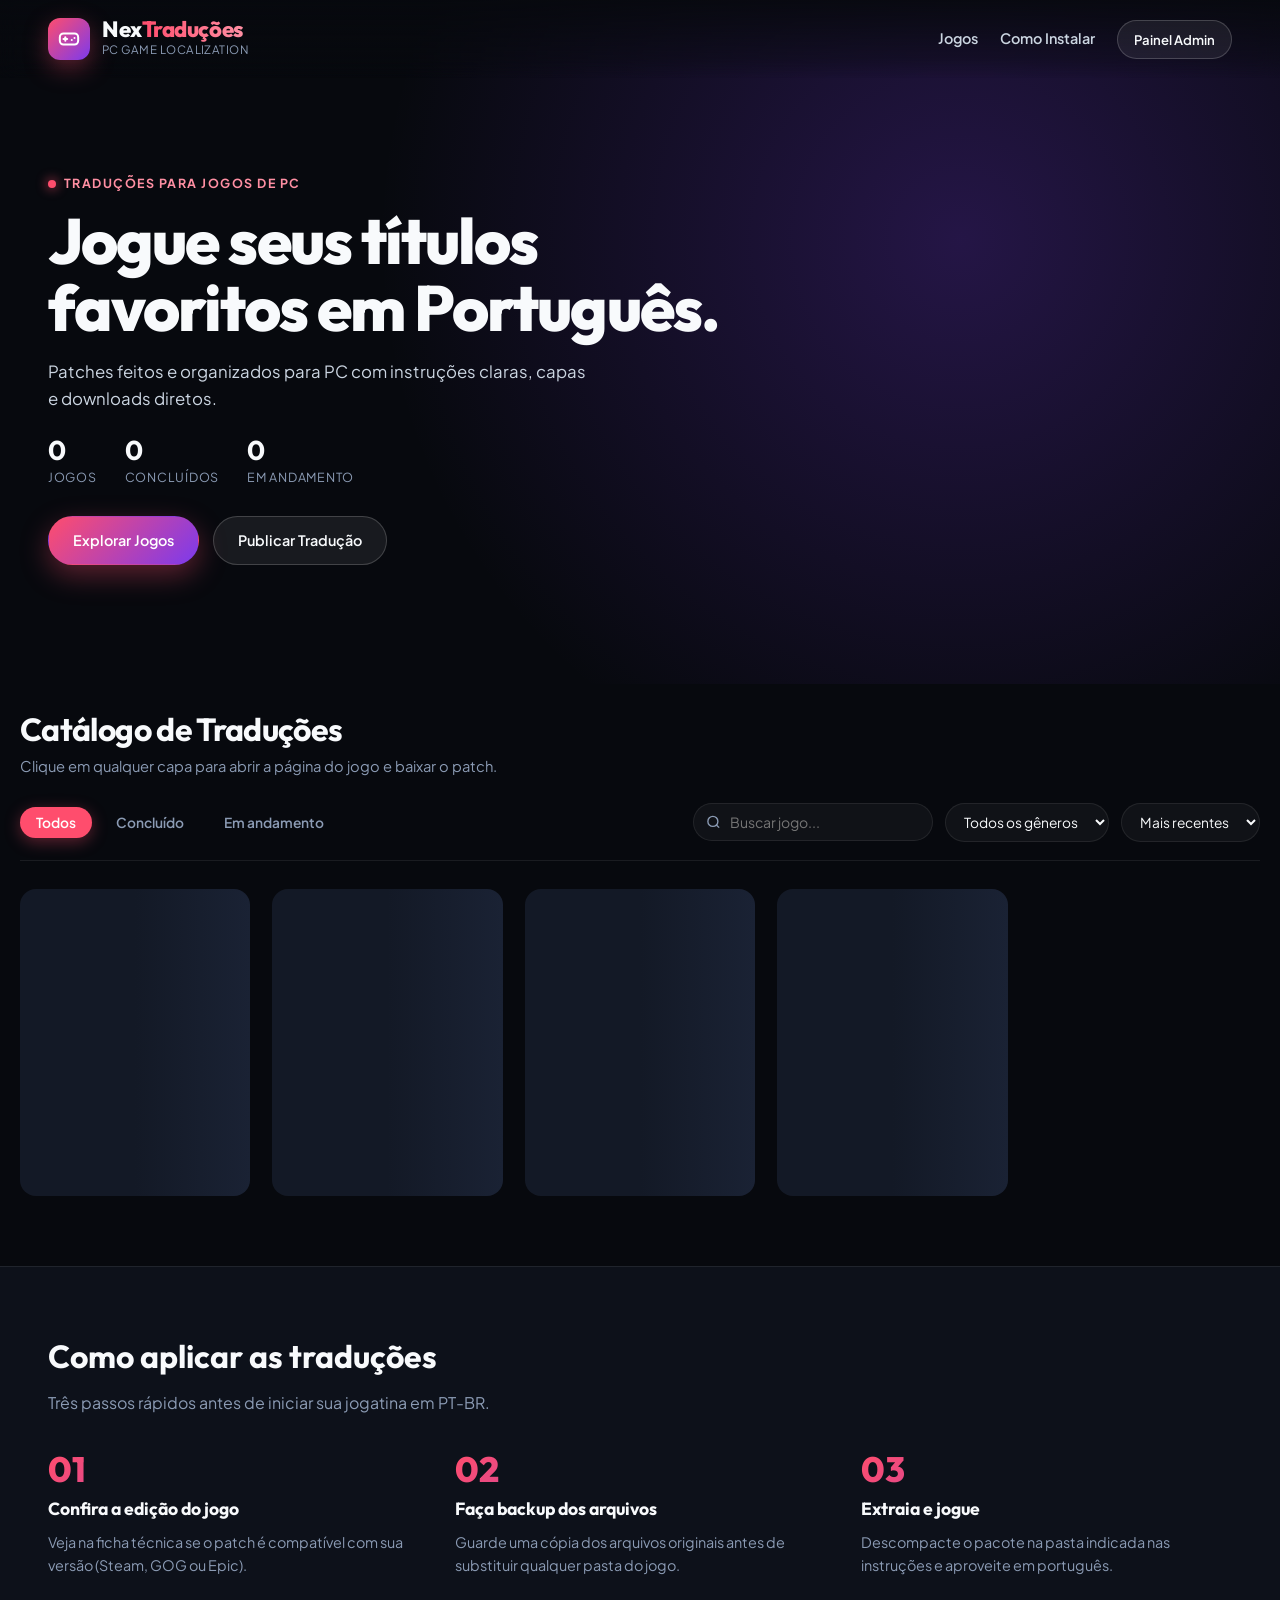
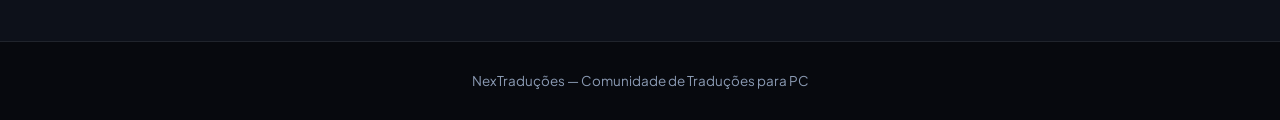
==== commit 84a0bbb3: "feat: remove Beta/Pausado and link cards to individual game pages" ====
--- a/index.html
+++ b/index.html
@@ -76,7 +76,7 @@
       <div class="catalog-top">
         <div class="catalog-heading">
           <h2>Catálogo de Traduções</h2>
-          <p>Clique em qualquer capa para ver a ficha completa e baixar o patch.</p>
+          <p>Clique em qualquer capa para abrir a página do jogo e baixar o patch.</p>
         </div>
       </div>
 
@@ -85,8 +85,6 @@
           <button type="button" class="pill-btn active" data-status="all">Todos</button>
           <button type="button" class="pill-btn" data-status="Concluído">Concluído</button>
           <button type="button" class="pill-btn" data-status="Em andamento">Em andamento</button>
-          <button type="button" class="pill-btn" data-status="Beta">Beta</button>
-          <button type="button" class="pill-btn" data-status="Pausado">Pausado</button>
         </div>
 
         <div class="filter-inputs">
@@ -149,40 +147,6 @@
     </section>
   </main>
 
-  <div id="gameModal" class="modal-backdrop" role="dialog" aria-modal="true" aria-labelledby="modalTitle">
-    <div class="modal">
-      <button id="modalClose" class="modal-close" aria-label="Fechar">&times;</button>
-      <div class="modal-content">
-        <div id="modalCover" class="modal-cover"></div>
-        <div class="modal-info">
-          <div style="display: flex; gap: 8px; flex-wrap: wrap;">
-            <span id="modalBadge" class="badge"></span>
-            <span id="modalGenre" class="badge" style="background: rgba(255,255,255,0.06); color: var(--muted);"></span>
-          </div>
-          <h2 id="modalTitle"></h2>
-          <div class="info-grid">
-            <div class="info-item"><strong>Versão</strong><span id="modalVersao"></span></div>
-            <div class="info-item"><strong>Progresso</strong><span id="modalProgresso"></span></div>
-            <div class="info-item"><strong>Plataforma</strong><span id="modalPlataforma"></span></div>
-            <div class="info-item"><strong>Autor</strong><span id="modalAutor"></span></div>
-          </div>
-          <div class="section-block">
-            <h3>Sobre a tradução</h3>
-            <p id="modalDesc"></p>
-          </div>
-          <div class="section-block">
-            <h3>Como instalar</h3>
-            <p id="modalInstall"></p>
-          </div>
-          <div class="modal-actions">
-            <a id="modalDownload" class="btn btn-primary" href="#" target="_blank" rel="noopener noreferrer">Baixar Patch</a>
-            <a id="modalStore" class="btn hidden" href="#" target="_blank" rel="noopener noreferrer">Página do Jogo</a>
-          </div>
-        </div>
-      </div>
-    </div>
-  </div>
-
   <footer class="site-footer">
     <div class="container">
       NexTraduções &mdash; Comunidade de Traduções para PC
--- a/assets/css/style.css
+++ b/assets/css/style.css
@@ -1017,4 +1017,100 @@
 
 .hidden {
   display: none !important;
+}
+/* Individual Game Page */
+.game-hero {
+  position: relative;
+  padding: 120px 0 56px;
+  overflow: hidden;
+}
+
+.game-hero-grid {
+  position: relative;
+  z-index: 2;
+  display: grid;
+  grid-template-columns: 270px 1fr;
+  gap: 40px;
+  align-items: start;
+}
+
+.game-cover-large {
+  aspect-ratio: 3 / 4;
+  border-radius: 18px;
+  overflow: hidden;
+  background: var(--surface);
+  box-shadow: 0 28px 65px rgba(0, 0, 0, 0.7);
+}
+
+.game-cover-large img {
+  width: 100%;
+  height: 100%;
+  object-fit: cover;
+  display: block;
+}
+
+.game-page-meta {
+  display: flex;
+  flex-wrap: wrap;
+  gap: 24px;
+  padding: 18px 0;
+  margin: 18px 0;
+  border-top: 1px solid var(--border);
+  border-bottom: 1px solid var(--border);
+}
+
+.game-page-meta div strong {
+  display: block;
+  font-size: 0.72rem;
+  text-transform: uppercase;
+  letter-spacing: 0.06em;
+  color: var(--muted);
+}
+
+.game-page-meta div span {
+  font-size: 0.96rem;
+  font-weight: 600;
+}
+
+.game-details-body {
+  padding: 20px 0 80px;
+  display: grid;
+  grid-template-columns: 1.3fr 0.9fr;
+  gap: 48px;
+}
+
+.detail-block h2 {
+  font-family: 'Outfit', sans-serif;
+  font-size: 1.35rem;
+  margin-bottom: 10px;
+  color: #ff8fa3;
+}
+
+.detail-block p {
+  color: var(--text-soft);
+  white-space: pre-line;
+  font-size: 0.96rem;
+}
+
+.wip-notice {
+  display: inline-flex;
+  align-items: center;
+  gap: 10px;
+  padding: 12px 18px;
+  border-radius: 12px;
+  background: rgba(245, 158, 11, 0.12);
+  border: 1px solid rgba(245, 158, 11, 0.35);
+  color: #fcd34d;
+  font-size: 0.9rem;
+  font-weight: 600;
+}
+
+@media (max-width: 820px) {
+  .game-hero-grid,
+  .game-details-body {
+    grid-template-columns: 1fr;
+  }
+  .game-cover-large {
+    max-width: 240px;
+  }
 }
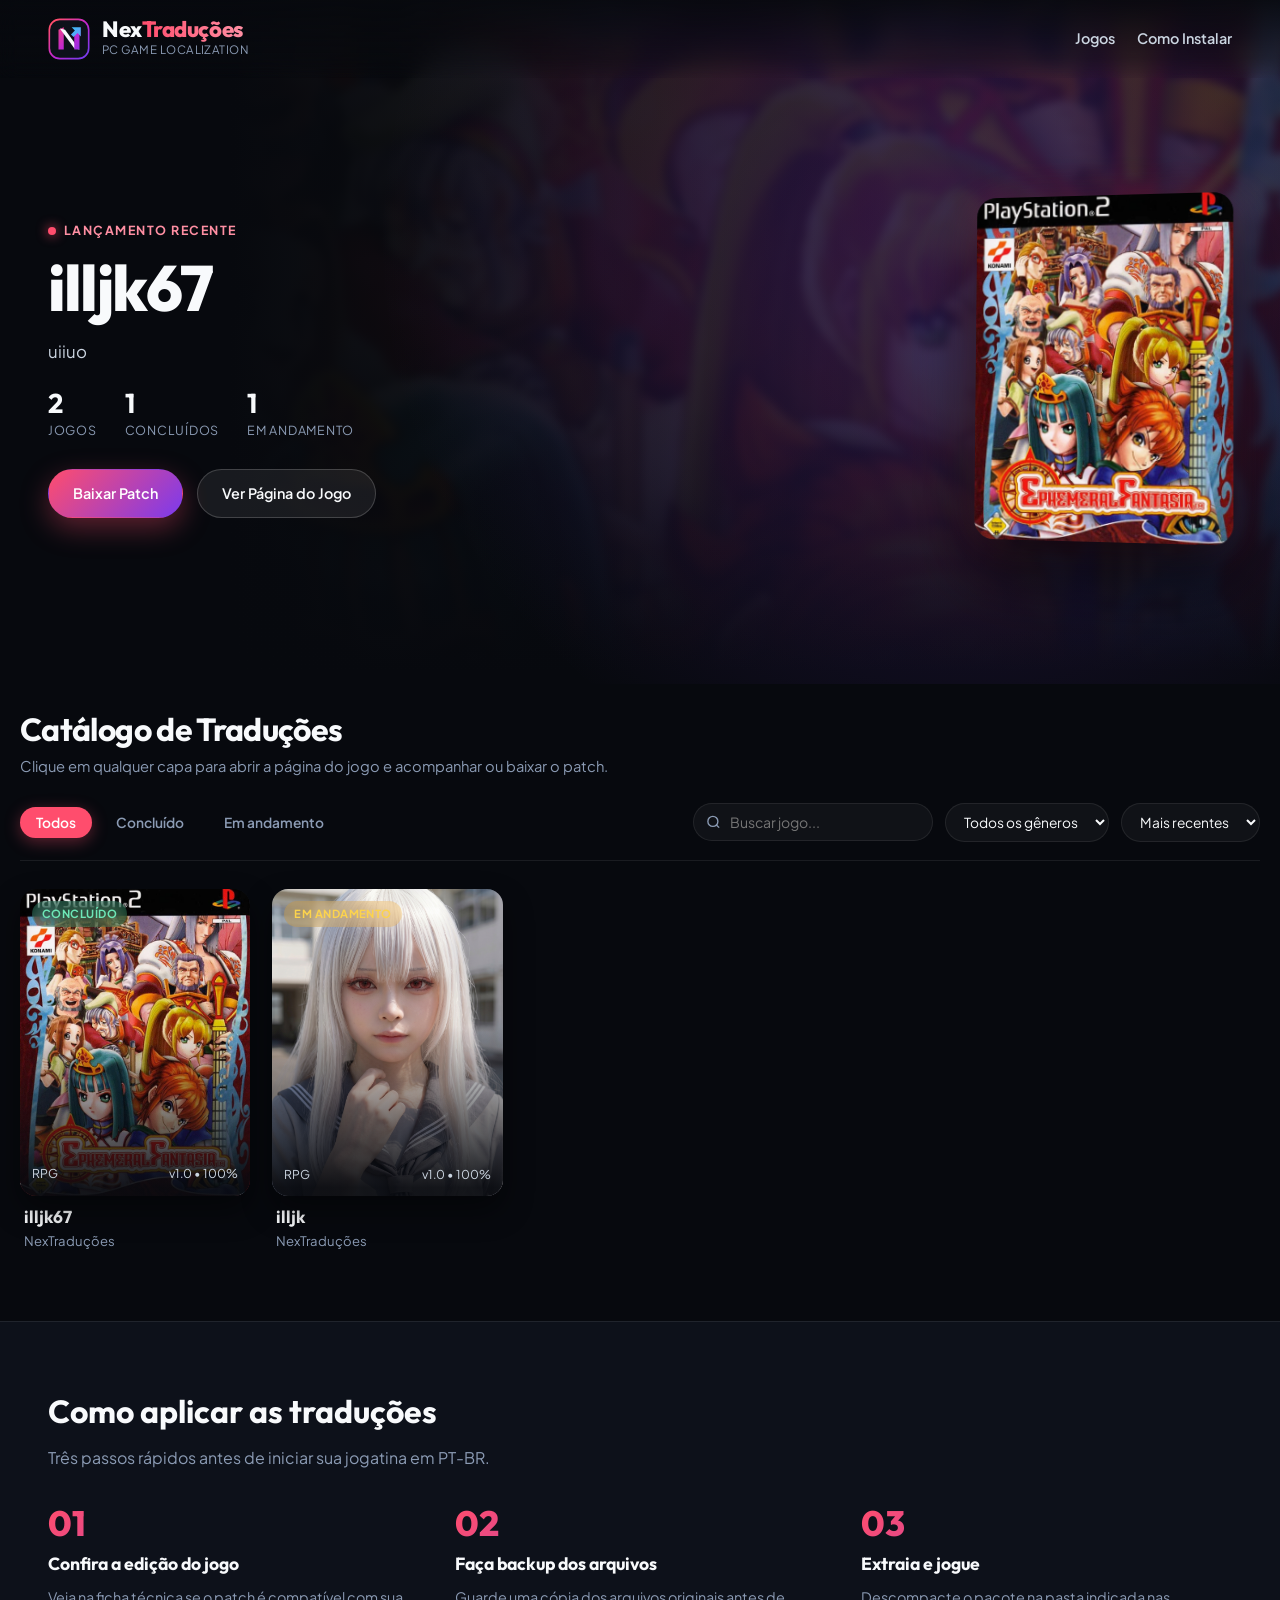
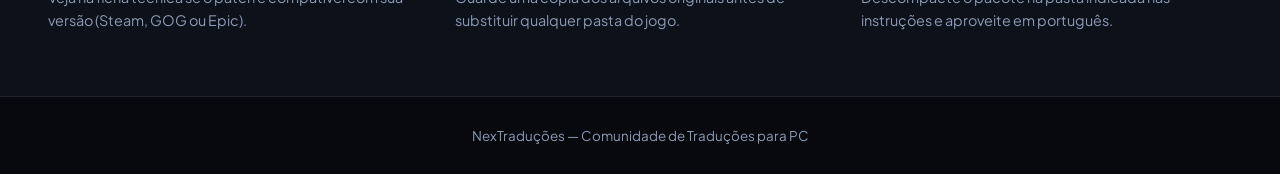
==== commit b0ce7c2d: "fix: remove admin links from index.html and use original logo" ====
--- a/index.html
+++ b/index.html
@@ -4,20 +4,15 @@
   <meta charset="UTF-8">
   <meta name="viewport" content="width=device-width, initial-scale=1.0">
   <title>NexTraduções — Patches e Traduções para Jogos de PC</title>
+  <link rel="icon" href="assets/img/logo.svg" type="image/svg+xml">
   <link rel="stylesheet" href="assets/css/style.css">
 </head>
 <body>
   <header class="site-header">
     <div class="header-inner">
       <a href="./" class="brand">
-        <div class="brand-logo" aria-hidden="true">
-          <svg width="22" height="22" viewBox="0 0 24 24" fill="none" stroke="white" stroke-width="2.2" stroke-linecap="round" stroke-linejoin="round">
-            <line x1="6" y1="12" x2="10" y2="12"></line>
-            <line x1="8" y1="10" x2="8" y2="14"></line>
-            <line x1="15" y1="13" x2="15.01" y2="13"></line>
-            <line x1="18" y1="11" x2="18.01" y2="11"></line>
-            <rect x="2" y="6" width="20" height="12" rx="4"></rect>
-          </svg>
+        <div class="brand-logo" style="background: transparent; box-shadow: none;" aria-hidden="true">
+          <img src="assets/img/logo.svg" alt="" width="42" height="42" style="display: block; width: 42px; height: 42px;">
         </div>
         <div class="brand-text">
           <span class="brand-title">Nex<span>Traduções</span></span>
@@ -27,7 +22,6 @@
       <nav class="header-nav" aria-label="Navegação principal">
         <a href="#catalogo" class="nav-link">Jogos</a>
         <a href="#como-instalar" class="nav-link">Como Instalar</a>
-        <a href="admin/" class="btn btn-sm">Painel Admin</a>
       </nav>
     </div>
   </header>
@@ -61,7 +55,7 @@
         </div>
         <div id="heroActions" class="hero-actions">
           <a href="#catalogo" class="btn btn-primary">Explorar Jogos</a>
-          <a href="admin/" class="btn">Publicar Tradução</a>
+          <a href="#como-instalar" class="btn">Como Instalar</a>
         </div>
       </div>
 
@@ -76,7 +70,7 @@
       <div class="catalog-top">
         <div class="catalog-heading">
           <h2>Catálogo de Traduções</h2>
-          <p>Clique em qualquer capa para abrir a página do jogo e baixar o patch.</p>
+          <p>Clique em qualquer capa para abrir a página do jogo e acompanhar ou baixar o patch.</p>
         </div>
       </div>
 
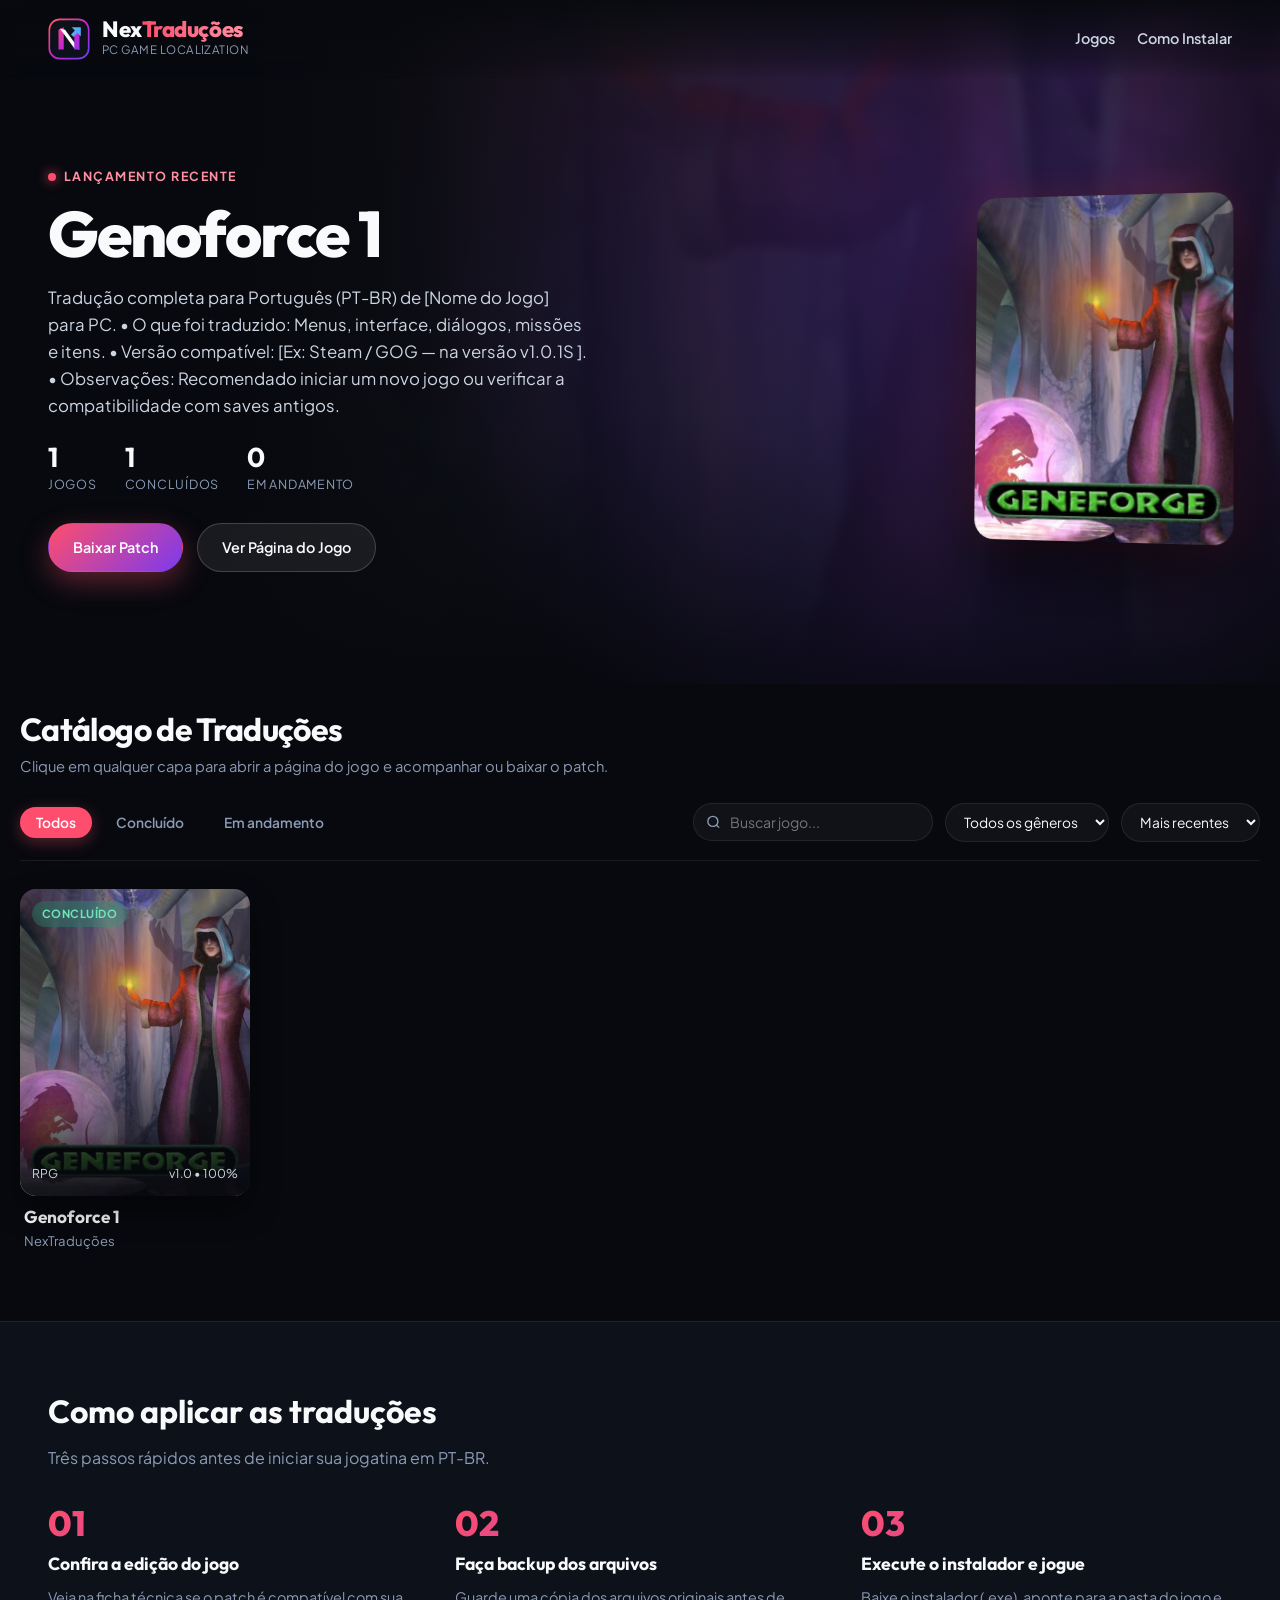
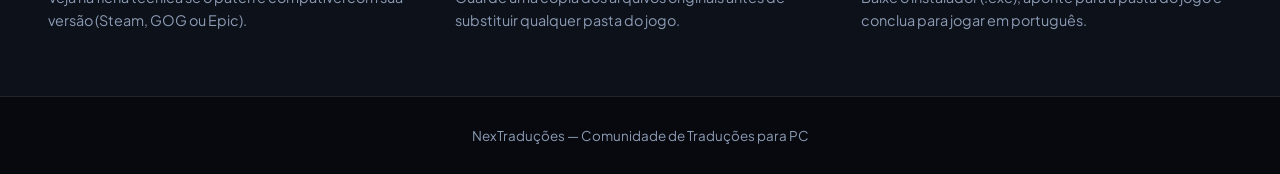
==== commit c9ac63a6: "docs: update installation guide on index.html for .exe installers" ====
--- a/index.html
+++ b/index.html
@@ -4,6 +4,15 @@
   <meta charset="UTF-8">
   <meta name="viewport" content="width=device-width, initial-scale=1.0">
   <title>NexTraduções — Patches e Traduções para Jogos de PC</title>
+  <meta name="description" content="NexTraduções — Catálogo de traduções e patches em PT-BR para jogos de PC, com capas, informações, progresso e downloads diretos.">
+  <meta name="robots" content="index, follow">
+  <link rel="canonical" href="https://nextraducoes.github.io/">
+  <meta property="og:type" content="website">
+  <meta property="og:title" content="NexTraduções — Patches e Traduções para Jogos de PC">
+  <meta property="og:description" content="Patches e traduções em Português (PT-BR) para jogos de PC com instruções claras e downloads.">
+  <meta property="og:url" content="https://nextraducoes.github.io/">
+  <meta property="og:image" content="https://nextraducoes.github.io/assets/img/logo.svg">
+  <meta name="twitter:card" content="summary">
   <link rel="icon" href="assets/img/logo.svg" type="image/svg+xml">
   <link rel="stylesheet" href="assets/css/style.css">
 </head>
@@ -133,8 +142,8 @@
           </div>
           <div class="guide-step">
             <span class="step-num">03</span>
-            <h3>Extraia e jogue</h3>
-            <p>Descompacte o pacote na pasta indicada nas instruções e aproveite em português.</p>
+            <h3>Execute o instalador e jogue</h3>
+            <p>Baixe o instalador (.exe), aponte para a pasta do jogo e conclua para jogar em português.</p>
           </div>
         </div>
       </div>
